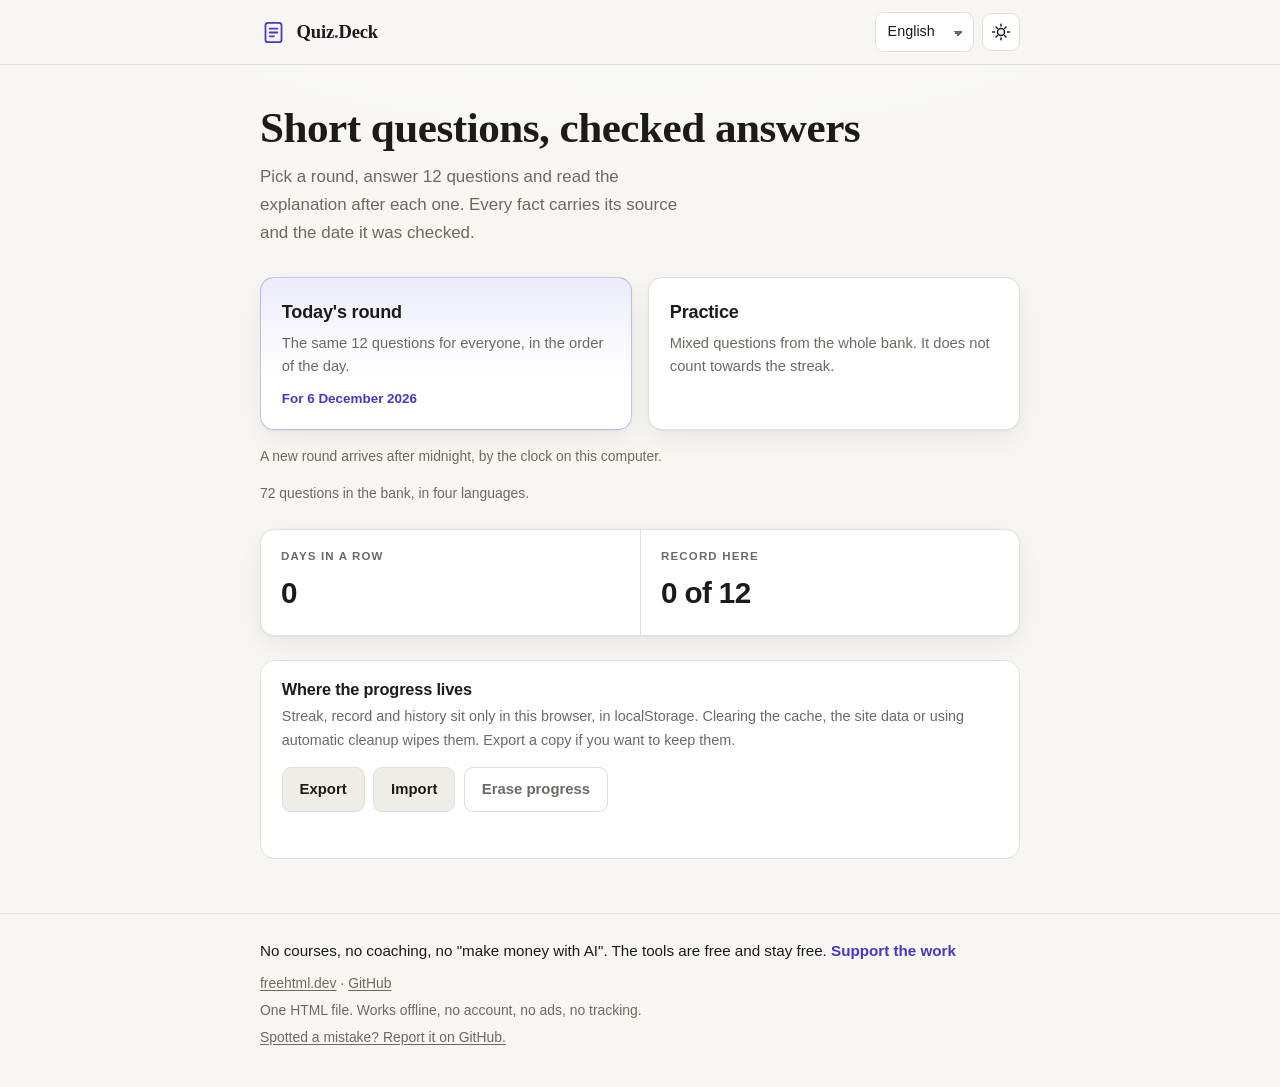
==== index.html @ 43c9b881 "SEO: add canonical link to the short URL form (/ instead of /index.html)" ====
<!DOCTYPE html>
<html lang="en">
<head>
<meta charset="utf-8">
<meta name="viewport" content="width=device-width, initial-scale=1, viewport-fit=cover">
<meta name="color-scheme" content="light dark">
<meta name="theme-color" content="#f7f6f3">
<title>Quiz-Deck</title>
<link rel="canonical" href="https://tekideki.github.io/Quiz-Deck/">
<meta name="description" content="Short questions, checked answers, no account, no upload.">
<meta name="author" content="Kristian Mario Miskovic (TekiDeki)">
<meta name="robots" content="index, follow">
<link rel="manifest" href="manifest.json">
<link rel="icon" href="favicon.ico" sizes="32x32">
<link rel="icon" href="icons/icon.svg" type="image/svg+xml">
<link rel="apple-touch-icon" href="apple-touch-icon.png">
<style>
/* Quiz-Deck · TekiDeki · single file build from src/styles.css */

:root {
  --bg: #f7f6f3;
  --surface: #ffffff;
  --surface-2: #efede7;
  --ink: #1c1b18;
  --muted: #6b6a62;
  --line: #e2dfd6;
  --accent: #4338ca;
  --accent-ink: #ffffff;
  --accent-soft: #ececfa;
  --ok: #166534;
  --ok-soft: #e9f4ec;
  --bad: #b3261e;
  --bad-soft: #fbeae9;
  --radius: 14px;
  --shadow: 0 1px 2px rgba(28, 25, 16, .05), 0 10px 28px rgba(28, 25, 16, .06);
  --glow: radial-gradient(1100px 480px at 50% -140px, rgba(255, 255, 255, .85), rgba(255, 255, 255, 0) 70%);
  --serif: "Iowan Old Style", "Palatino Linotype", "URW Palladio L", P052, Palatino, Georgia, "Times New Roman", serif;
  --sans: -apple-system, BlinkMacSystemFont, "Segoe UI", Roboto, "Helvetica Neue", Arial, sans-serif;
  --mono: ui-monospace, SFMono-Regular, "SF Mono", Menlo, Consolas, "Liberation Mono", monospace;
}

[data-theme="dark"] {
  --bg: #101117;
  --surface: #171922;
  --surface-2: #1f222d;
  --ink: #e8eaf0;
  --muted: #9aa1af;
  --line: #2a2e3a;
  --accent: #a5b2ff;
  --accent-ink: #10131c;
  --accent-soft: #1e2136;
  --ok: #63d68f;
  --ok-soft: #142718;
  --bad: #ff968c;
  --bad-soft: #2a1919;
  --shadow: 0 1px 2px rgba(0, 0, 0, .45), 0 14px 34px rgba(0, 0, 0, .3);
  --glow: radial-gradient(1100px 480px at 50% -140px, rgba(165, 178, 255, .06), rgba(165, 178, 255, 0) 70%);
}

* { box-sizing: border-box; }

[hidden] { display: none !important; }

html { -webkit-text-size-adjust: 100%; }

body {
  margin: 0;
  background-color: var(--bg);
  background-image: var(--glow);
  background-repeat: no-repeat;
  color: var(--ink);
  font: 16px/1.65 var(--sans);
  -webkit-font-smoothing: antialiased;
}

a { color: var(--accent); text-decoration: none; text-underline-offset: 2px; }
a:hover { text-decoration: underline; }

h1, h2, h3 { margin: 0; line-height: 1.2; letter-spacing: -0.015em; }
p { margin: 0; }

::selection { background: var(--accent); color: var(--accent-ink); }

.wrap { width: min(760px, 100% - 2rem); margin-inline: auto; }

.sr {
  position: absolute; width: 1px; height: 1px; padding: 0; margin: -1px;
  overflow: hidden; clip: rect(0 0 0 0); white-space: nowrap; border: 0;
}

.skip {
  position: absolute; left: -999px; top: 0; z-index: 10;
  background: var(--accent); color: var(--accent-ink); padding: .6rem 1rem;
  border-radius: 0 0 10px 0;
}
.skip:focus { left: 0; }

:focus-visible { outline: 2px solid var(--accent); outline-offset: 2px; }

/* topbar */
.topbar {
  position: sticky; top: 0; z-index: 5;
  background: color-mix(in srgb, var(--bg) 86%, transparent);
  border-bottom: 1px solid var(--line);
  backdrop-filter: blur(12px);
}
.topbar-in { display: flex; align-items: center; justify-content: space-between; gap: 1rem; height: 64px; }
.brand { display: inline-flex; align-items: center; gap: .6rem; color: var(--ink); font-family: var(--serif); font-weight: 700; font-size: 1.16rem; letter-spacing: -0.01em; }
.brand:hover { text-decoration: none; }
.brand-dot { color: var(--accent); }
.mark { display: inline-flex; width: 27px; height: 27px; color: var(--accent); }
.mark svg { width: 100%; height: 100%; fill: none; }

.tools { display: flex; align-items: center; gap: .5rem; }
.select {
  appearance: none; background: var(--surface); color: var(--ink);
  border: 1px solid var(--line); border-radius: 9px;
  padding: .42rem 1.9rem .42rem .7rem; font: inherit; font-size: .9rem;
  background-image: linear-gradient(45deg, transparent 50%, var(--muted) 50%), linear-gradient(135deg, var(--muted) 50%, transparent 50%);
  background-position: calc(100% - 15px) 55%, calc(100% - 10px) 55%;
  background-size: 5px 5px, 5px 5px;
  background-repeat: no-repeat;
  max-width: 11.5rem;
}
.select:hover { border-color: var(--accent); }
.iconbtn {
  display: inline-flex; align-items: center; justify-content: center;
  width: 38px; height: 38px; border-radius: 9px; cursor: pointer;
  background: var(--surface); color: var(--ink); border: 1px solid var(--line);
}
.iconbtn svg { width: 20px; height: 20px; fill: none; stroke: currentColor; stroke-width: 1.8; stroke-linecap: round; }
.iconbtn .moon { display: none; }
[data-theme="dark"] .iconbtn .moon { display: block; }
[data-theme="dark"] .iconbtn .sun { display: none; }
.iconbtn:hover { background: var(--surface-2); border-color: var(--accent); color: var(--accent); }

/* screens */
main { padding: 2.4rem 0 3.4rem; }
.screen[hidden] { display: none; }
.hero { margin-bottom: 1.9rem; }
.hero h1 {
  font-family: var(--serif); font-weight: 600;
  font-size: clamp(1.95rem, 4.3vw, 2.7rem); line-height: 1.14;
  letter-spacing: -0.012em; margin-bottom: .65rem; text-wrap: balance;
}
.lede { color: var(--muted); font-size: 1.06rem; max-width: 46ch; }

/* banner */
.banner {
  background: var(--accent-soft);
  border: 1px solid color-mix(in srgb, var(--accent) 26%, transparent);
  border-radius: var(--radius); padding: 1.1rem 1.2rem; margin-bottom: 1.2rem;
}
.banner-k { font-weight: 700; font-size: 1.08rem; }
.banner-d { color: var(--muted); margin: .2rem 0 .9rem; }
.banner.bad { color: var(--bad); background: var(--bad-soft); border-color: color-mix(in srgb, var(--bad) 35%, transparent); font-size: .95rem; }

/* mode cards */
.modes { display: grid; grid-template-columns: 1fr 1fr; gap: 1rem; }
@media (max-width: 620px) { .modes { grid-template-columns: 1fr; } }

.mode {
  display: flex; flex-direction: column; gap: .32rem; text-align: left;
  background: var(--surface); color: var(--ink);
  border: 1px solid var(--line); border-radius: var(--radius);
  padding: 1.2rem 1.3rem; cursor: pointer; font: inherit;
  box-shadow: var(--shadow);
  transition: transform .14s ease, border-color .14s ease, box-shadow .14s ease;
}
.mode:hover { border-color: var(--accent); transform: translateY(-1px); box-shadow: 0 1px 2px rgba(28, 25, 16, .06), 0 14px 34px rgba(28, 25, 16, .09); }
.mode:active { transform: none; }
.mode#btn-daily { border-color: color-mix(in srgb, var(--accent) 30%, transparent); background: linear-gradient(180deg, var(--accent-soft), var(--surface) 65%); }
.mode-k { font-weight: 700; font-size: 1.13rem; letter-spacing: -0.01em; }
.mode-d { color: var(--muted); font-size: .92rem; line-height: 1.5; }
.mode-meta { color: var(--accent); font-size: .84rem; font-weight: 600; margin-top: .4rem; font-variant-numeric: tabular-nums; }

.fine { color: var(--muted); font-size: .87rem; margin-top: .9rem; }
.fine a { color: var(--muted); text-decoration: underline; text-underline-offset: 2px; }
.center { text-align: center; }

/* stats */
.stats {
  display: grid; grid-template-columns: 1fr 1fr;
  background: var(--surface); border: 1px solid var(--line);
  border-radius: var(--radius); overflow: hidden;
  box-shadow: var(--shadow); margin: 1.5rem 0 0;
}
.stat { background: none; border: 0; border-radius: 0; padding: 1.05rem 1.25rem; margin: 0; }
.stat + .stat { border-left: 1px solid var(--line); }
.stat dt { color: var(--muted); font-size: .72rem; font-weight: 600; text-transform: uppercase; letter-spacing: .1em; }
.stat dd { margin: .2rem 0 0; font-size: 1.85rem; font-weight: 700; letter-spacing: -0.02em; font-variant-numeric: tabular-nums; }

/* panel */
.panel {
  margin-top: 1.5rem; background: var(--surface); border: 1px solid var(--line);
  border-radius: var(--radius); padding: 1.2rem 1.3rem;
}
.panel-h { font-size: 1.02rem; margin-bottom: .35rem; letter-spacing: -0.01em; }
.panel-p { color: var(--muted); font-size: .9rem; }
.panel .row { margin-top: .9rem; }
.confirm { margin-top: .95rem; padding-top: .95rem; border-top: 1px dashed var(--line); }
.confirm p { font-size: .92rem; margin-bottom: .7rem; }
.status { margin-top: .6rem; font-size: .88rem; color: var(--muted); min-height: 1.2em; }

/* buttons */
.row { display: flex; flex-wrap: wrap; gap: .55rem; align-items: center; }
.btn {
  font: inherit; font-size: .93rem; font-weight: 600; cursor: pointer;
  border-radius: 9px; padding: .58rem 1.05rem; border: 1px solid var(--line);
  background: var(--surface-2); color: var(--ink);
  transition: border-color .13s ease, color .13s ease, filter .13s ease, transform .08s ease;
}
.btn:hover { border-color: var(--accent); color: var(--accent); }
.btn:active { transform: translateY(1px); }
.btn.primary { background: var(--accent); border-color: var(--accent); color: var(--accent-ink); box-shadow: 0 1px 2px rgba(67, 56, 202, .28), 0 6px 16px rgba(67, 56, 202, .16); }
.btn.primary:hover { color: var(--accent-ink); filter: brightness(1.07); }
.btn.ghost { background: transparent; color: var(--muted); }
.btn.ghost:hover { color: var(--accent); }
.btn.danger { background: var(--bad); border-color: var(--bad); color: #fff; }
.btn.danger:hover { color: #fff; filter: brightness(1.06); }
.btn.wide { width: 100%; margin-top: 1.15rem; }
.btn[hidden] { display: none; }

.linkbtn {
  background: none; border: 0; color: var(--muted); font: inherit; font-size: .88rem;
  cursor: pointer; padding: .2rem; text-decoration: underline; text-underline-offset: 3px;
}
.linkbtn:hover { color: var(--ink); }

/* quiz */
.quiz-head { display: flex; align-items: center; justify-content: space-between; gap: 1rem; margin-bottom: .8rem; }
.pill {
  font-size: .78rem; font-weight: 700; letter-spacing: .05em;
  font-variant-numeric: tabular-nums;
  background: var(--surface); border: 1px solid var(--line); color: var(--muted);
  border-radius: 999px; padding: .28rem .78rem;
}
.bar {
  position: relative; height: 5px; background: var(--surface-2);
  border-radius: 999px; overflow: hidden; margin: .25rem 0 1.3rem;
}
.bar span { display: block; height: 100%; width: 0; background: var(--accent); border-radius: 999px; transition: width .3s cubic-bezier(.2, .7, .3, 1); }
.bar::after {
  content: ""; position: absolute; inset: 0; pointer-events: none; border-radius: inherit;
  background: repeating-linear-gradient(90deg,
    transparent 0, transparent calc(100% / var(--segs, 12) - 2px),
    var(--bg) calc(100% / var(--segs, 12) - 2px), var(--bg) calc(100% / var(--segs, 12)));
}

.card {
  background: var(--surface); border: 1px solid var(--line);
  border-radius: 16px; padding: 1.65rem 1.55rem; box-shadow: var(--shadow);
}
@media (max-width: 640px) { .card { padding: 1.3rem 1.15rem; } }
.qcard { padding: 1.7rem 1.6rem; }
@media (max-width: 640px) { .qcard { padding: 1.35rem 1.2rem; } }

.topic {
  display: flex; align-items: center; gap: .7rem;
  font-size: .72rem; font-weight: 700; text-transform: uppercase;
  letter-spacing: .12em; color: var(--accent); margin-bottom: 1rem;
}
.topic::after { content: ""; flex: 1; height: 1px; background: color-mix(in srgb, var(--line) 80%, transparent); }
.qtext {
  font-family: var(--serif); font-weight: 600; letter-spacing: -.005em;
  font-size: clamp(1.28rem, 2.9vw, 1.58rem); line-height: 1.35;
  margin-bottom: 1.35rem; text-wrap: balance;
}

.options { display: grid; gap: .55rem; }
.option {
  position: relative;
  display: flex; align-items: flex-start; gap: .85rem; width: 100%;
  text-align: left; font: inherit; font-size: 1rem; line-height: 1.5; cursor: pointer;
  background: var(--surface); color: var(--ink);
  border: 1px solid var(--line); border-radius: 11px; padding: .8rem .95rem;
  transition: border-color .13s ease, background .13s ease;
  animation: deal .24s ease backwards;
}
.option:nth-child(2) { animation-delay: .035s; }
.option:nth-child(3) { animation-delay: .07s; }
.option:nth-child(4) { animation-delay: .105s; }
@keyframes deal { from { opacity: 0; transform: translateY(7px); } }
.option:hover:not(:disabled) { border-color: var(--accent); background: var(--accent-soft); }
.option .key {
  flex: 0 0 auto; display: inline-flex; align-items: center; justify-content: center;
  width: 1.55rem; height: 1.55rem; margin-top: .04rem; border-radius: 8px;
  font-size: .8rem; font-weight: 700; font-variant-numeric: tabular-nums;
  background: var(--surface-2); color: var(--muted);
  transition: background .13s ease, color .13s ease;
}
.option:hover:not(:disabled) .key { background: var(--accent); color: var(--accent-ink); }
.option .label { padding-top: .08rem; }
.option:disabled { cursor: default; }
.option.ok { border-color: var(--ok); background: var(--ok-soft); padding-right: 2.9rem; }
.option.ok .key { background: var(--ok); color: var(--surface); }
.option.ok::after {
  content: ""; position: absolute; right: 1.15rem; top: calc(50% - 7.25px);
  width: 6px; height: 12px; border-right: 2.5px solid var(--ok); border-bottom: 2.5px solid var(--ok);
  border-radius: 1px; transform: rotate(45deg);
}
.option.bad { border-color: var(--bad); background: var(--bad-soft); padding-right: 2.9rem; }
.option.bad .key { background: var(--bad); color: var(--surface); }
.option.bad::before, .option.bad::after {
  content: ""; position: absolute; right: 1.1rem; top: calc(50% - 1.25px);
  width: 11px; height: 2.5px; border-radius: 2px; background: var(--bad);
}
.option.bad::before { transform: rotate(45deg); }
.option.bad::after { transform: rotate(-45deg); }
.option.dim { opacity: .5; }

.feedback {
  margin-top: 1.25rem; padding: 1rem 1.1rem;
  background: color-mix(in srgb, var(--surface-2) 45%, transparent);
  border: 1px solid color-mix(in srgb, var(--line) 60%, transparent);
  border-radius: 12px;
  animation: appear .2s ease;
}
.feedback[hidden] { display: none; }
@keyframes appear { from { opacity: 0; transform: translateY(4px); } }
.verdict { font-weight: 700; margin-bottom: .35rem; font-size: .95rem; }
.verdict.ok { color: var(--ok); }
.verdict.bad { color: var(--bad); }
.why { color: var(--ink); font-family: var(--serif); font-size: 1.03rem; line-height: 1.65; }
.meta { color: var(--muted); font-size: .8rem; margin-top: .6rem; }
.meta .dot { padding: 0 .4rem; }

/* end */
.endcard { text-align: center; padding: 2rem 1.5rem; }
.kicker { color: var(--accent); font-size: .78rem; text-transform: uppercase; letter-spacing: .14em; font-weight: 700; }
.bigscore { font-size: clamp(2.7rem, 9vw, 3.8rem); margin: .35rem 0 .1rem; letter-spacing: -0.03em; font-variant-numeric: tabular-nums; }
.muted { color: var(--muted); }
.note { color: var(--muted); font-size: .9rem; margin-top: .5rem; }
.endcard .row { justify-content: center; margin-top: 1.25rem; }
.endcard .fine { margin-top: .8rem; }
.cmp {
  margin-top: 1.05rem; padding: .8rem .95rem; border-radius: 12px;
  background: color-mix(in srgb, var(--surface-2) 60%, transparent);
  border: 1px solid color-mix(in srgb, var(--line) 60%, transparent);
  font-size: .92rem; display: grid; gap: .15rem;
}
.sharelink {
  width: 100%; margin-top: .6rem; font-family: var(--mono); font-size: .8rem;
  padding: .55rem .7rem; border: 1px solid var(--line); border-radius: 9px;
  background: var(--surface-2); color: var(--muted);
}
.sharelink[hidden] { display: none; }

/* review */
.review { margin-top: 1.6rem; }
.review-h { font-size: 1.08rem; margin-bottom: .75rem; letter-spacing: -0.01em; }
.review-list { list-style: none; margin: 0; padding: 0; display: grid; gap: .7rem; }
.review-list li {
  background: var(--surface); border: 1px solid var(--line); border-left: 3px solid var(--bad);
  border-radius: 12px; padding: .95rem 1.1rem;
}
.review-q { font-family: var(--serif); font-weight: 600; font-size: 1.06rem; margin-bottom: .4rem; }
.review-line { font-size: .9rem; color: var(--muted); }
.review-line b { color: var(--ink); font-weight: 600; }
.review-right { color: var(--ink); font-weight: 600; }
.review-why { font-size: .9rem; margin-top: .4rem; }
.review-src { font-size: .8rem; color: var(--muted); margin-top: .4rem; }
.review-empty { color: var(--muted); }
#screen-end > .row.center { margin-top: 1.8rem; }

/* footer */
.foot { border-top: 1px solid var(--line); padding: 1.5rem 0 2.4rem; }
.foot .support { font-size: .95rem; margin-bottom: .55rem; }
.foot .support a { font-weight: 600; }
.foot .fine { margin-top: .25rem; }
.foot .fine:first-child { margin-top: 0; }

@media (prefers-reduced-motion: reduce) {
  * { transition: none !important; animation: none !important; }
  html { scroll-behavior: auto; }
}
</style>
<script>
/* Paint the stored theme before the body exists, so a reload never flashes. */
(function () {
  try {
    var saved = localStorage.getItem('quiz-deck:theme');
    var dark = saved === 'dark' || (!saved && window.matchMedia && window.matchMedia('(prefers-color-scheme: dark)').matches);
    document.documentElement.setAttribute('data-theme', dark ? 'dark' : 'light');
  } catch (e) {
    document.documentElement.setAttribute('data-theme', 'light');
  }
}());
</script>
</head>
<body>

<a class="skip" href="#main" data-i18n="skip">Skip to the question</a>

<header class="topbar">
  <div class="wrap topbar-in">
    <a class="brand" href="#main">
      <span class="mark" aria-hidden="true"><svg viewBox="0 0 32 32"><rect x="6.5" y="4.5" width="19" height="23" rx="3" fill="none" stroke="currentColor" stroke-width="2.1"/><path d="M11.5 11.5h9M11.5 16h9M11.5 20.5h5" stroke="currentColor" stroke-width="2.1" stroke-linecap="round"/></svg></span>
      <span class="brand-text">Quiz<span class="brand-dot">.</span>Deck</span>
    </a>
    <div class="tools">
      <label class="sr" for="lang" data-i18n="uiLanguage">Interface language</label>
      <select id="lang" class="select"></select>
      <button id="theme" class="iconbtn" type="button" data-i18n-aria-label="theme" aria-label="Switch theme">
        <svg class="sun" viewBox="0 0 24 24" aria-hidden="true"><circle cx="12" cy="12" r="4.2"/><path d="M12 2.6v2.2M12 19.2v2.2M4.2 12H2M22 12h-2.2M6 6l1.6 1.6M16.4 16.4L18 18M18 6l-1.6 1.6M7.6 16.4L6 18"/></svg>
        <svg class="moon" viewBox="0 0 24 24" aria-hidden="true"><path d="M20 14.4A8.4 8.4 0 0 1 9.6 4a8.4 8.4 0 1 0 10.4 10.4z"/></svg>
      </button>
    </div>
  </div>
</header>

<main class="wrap" id="main">

  <section class="screen" id="screen-start" aria-labelledby="h1">
    <div class="hero">
      <h1 id="h1" data-i18n="h1">Short questions, checked answers</h1>
      <p class="lede" id="lede" data-i18n="lede"></p>
    </div>

    <div class="banner" id="challenge" hidden>
      <p class="banner-k" id="challenge-title"></p>
      <p class="banner-d" data-i18n="challengeLede">Play the same questions and see where you land.</p>
      <div class="row">
        <button class="btn primary" id="btn-challenge" type="button" data-i18n="challengePlay">Play</button>
        <button class="btn ghost" id="btn-challenge-close" type="button" data-i18n="challengeClose">Close</button>
      </div>
    </div>
    <p class="banner bad" id="challenge-bad" hidden data-i18n="challengeBad"></p>

    <div class="modes">
      <button class="mode" id="btn-daily" type="button">
        <span class="mode-k" data-i18n="startDaily">Today's round</span>
        <span class="mode-d" data-i18n="startDailyNote"></span>
        <span class="mode-meta" id="daily-meta"></span>
      </button>
      <button class="mode" id="btn-practice" type="button">
        <span class="mode-k" data-i18n="startPractice">Practice</span>
        <span class="mode-d" data-i18n="startPracticeNote"></span>
      </button>
    </div>

    <p class="fine" id="round-note" data-i18n="dailyReset"></p>
    <p class="fine" id="bank-line"></p>

    <dl class="stats">
      <div class="stat">
        <dt data-i18n="streak">Days in a row</dt>
        <dd id="stat-streak">0</dd>
      </div>
      <div class="stat">
        <dt data-i18n="best">Record here</dt>
        <dd id="stat-best">0</dd>
      </div>
    </dl>

    <section class="panel" aria-labelledby="local-title">
      <h2 class="panel-h" id="local-title" data-i18n="localTitle">Where the progress lives</h2>
      <p class="panel-p" data-i18n="localNote"></p>
      <div class="row">
        <button class="btn" id="btn-export" type="button" data-i18n="export">Export</button>
        <button class="btn" id="btn-import" type="button" data-i18n="import">Import</button>
        <button class="btn ghost" id="btn-reset" type="button" data-i18n="reset">Erase progress</button>
        <input id="file-import" type="file" accept="application/json,.json" hidden>
      </div>
      <div class="confirm" id="confirm" hidden>
        <p id="confirm-text" data-i18n="resetAsk"></p>
        <div class="row">
          <button class="btn danger" id="btn-reset-yes" type="button" data-i18n="resetYes">Erase</button>
          <button class="btn ghost" id="btn-reset-no" type="button" data-i18n="resetNo">Cancel</button>
        </div>
      </div>
      <p class="status" id="local-status" role="status" aria-live="polite"></p>
    </section>
  </section>

  <section class="screen" id="screen-quiz" aria-labelledby="q-text" hidden>
    <div class="quiz-head">
      <p class="pill" id="q-progress"></p>
      <button class="linkbtn" id="btn-quit" type="button" data-i18n="quit">Leave the round</button>
    </div>
    <div class="bar" role="presentation"><span id="bar-fill"></span></div>

    <article class="card qcard">
      <p class="topic" id="q-topic"></p>
      <h2 class="qtext" id="q-text" tabindex="-1"></h2>
      <div class="options" id="q-options" role="group" aria-labelledby="q-text"></div>
      <div class="feedback" id="q-feedback" hidden aria-live="polite">
        <p class="verdict" id="fb-verdict"></p>
        <p class="why" id="fb-why"></p>
        <p class="meta"><span id="fb-source"></span><span class="dot">·</span><span id="fb-checked"></span></p>
      </div>
      <button class="btn primary wide" id="btn-next" type="button" hidden>Next</button>
    </article>

    <p class="fine center" data-i18n="keyboard">Keys 1 to 4 pick an answer, Enter moves on.</p>
  </section>

  <section class="screen" id="screen-end" hidden aria-labelledby="end-score">
    <article class="card endcard">
      <p class="kicker" id="end-kicker"></p>
      <h2 class="bigscore" id="end-score"></h2>
      <p class="muted" id="end-time"></p>
      <p class="note" id="end-note"></p>
      <div class="cmp" id="end-challenge" hidden></div>
      <div class="row">
        <button class="btn primary" id="btn-share" type="button" data-i18n="share">Copy the challenge</button>
        <button class="btn" id="btn-replay" type="button" data-i18n="replayWrong">Replay the mistakes</button>
        <button class="btn ghost" id="btn-again" type="button" data-i18n="again">One more round</button>
      </div>
      <p class="fine" id="share-note" hidden data-i18n="shareNote"></p>
      <p class="status" id="share-status" role="status" aria-live="polite"></p>
      <input class="sharelink" id="share-link" readonly hidden>
    </article>

    <section class="review" aria-labelledby="review-title">
      <h3 class="review-h" id="review-title" data-i18n="reviewTitle">Where it went wrong</h3>
      <ol class="review-list" id="review-list"></ol>
    </section>

    <div class="row center">
      <button class="btn ghost" id="btn-home" type="button" data-i18n="home">Back to the start</button>
    </div>
  </section>

</main>

<footer class="foot">
  <div class="wrap">
    <p class="support"><span data-i18n="supportText">No courses, no coaching, no "make money with AI". The tools are free and stay free.</span> <a href="https://paypal.me/TekiDeki" data-i18n="supportLink">Support the work</a></p>
    <p class="fine"><a href="https://freehtml.dev">freehtml.dev</a> · <a href="https://github.com/TekiDeki/Quiz-Deck">GitHub</a></p>
    <p class="fine" id="foot-note" data-i18n="offlineNote"></p>
    <p class="fine"><a href="https://github.com/TekiDeki/Quiz-Deck/issues" data-i18n="report">Spotted a mistake? Report it on GitHub.</a></p>
  </div>
</footer>

<script>
/* Generated by build.py. Do not edit. */
window.TD_LOCALES = {"en":{"again":"One more round","bankLine":"{total} questions in the bank, in four languages.","best":"Record here","bestValue":"{s} of {n}","challengeBad":"The challenge in that link cannot be read.","challengeClose":"Close","challengeLede":"Play the same questions and see where you land.","challengePlay":"Play","challengeThem":"Challenge: {s} of {n} in {t}","challengeTitle":"Challenge: {s} of {n} in {t}","challengeYou":"You: {s} of {n}","checkedLine":"Checked: {d}","copied":"Copied.","copyFail":"The browser blocked the copy. Click the link and copy it by hand.","correct":"Correct.","counter":"{i} of {n}","dailyOn":"For {date}","dailyReset":"A new round arrives after midnight, by the clock on this computer.","dailySaved":"Today's round has been recorded.","endScore":"{s} of {n}","endTime":"Time: {t}","export":"Export","finish":"See the result","h1":"Short questions, checked answers","home":"Back to the start","import":"Import","importBad":"That file could not be read.","importOk":"The progress was read.","keyboard":"Keys 1 to 4 pick an answer, Enter moves on.","lede":"Pick a round, answer {n} questions and read the explanation after each one. Every fact carries its source and the date it was checked.","localNote":"Streak, record and history sit only in this browser, in localStorage. Clearing the cache, the site data or using automatic cleanup wipes them. Export a copy if you want to keep them.","localTitle":"Where the progress lives","metaDesc":"Twelve short questions, four answers each, one correct. Every fact comes with an explanation, a source and the date it was checked. No account, no upload, works offline.","next":"Next","noRecord":"This round does not enter the streak and does not change the record.","offlineNote":"One HTML file. Works offline, no account, no ads, no tracking.","playedToday":"Today: {s} of {n}","progressLabel":"Question {i} of {n}","quit":"Leave the round","replayWrong":"Replay the mistakes","report":"Spotted a mistake? Report it on GitHub.","reset":"Erase progress","resetAsk":"Erase the streak, the record and the history on this computer?","resetDone":"The progress is gone.","resetNo":"Cancel","resetYes":"Erase","reviewNone":"No mistakes.","reviewTitle":"Where it went wrong","rightAnswer":"Right answer: {a}","share":"Copy the challenge","shareNote":"The link carries only the score and the time. Whoever opens it gets exactly the same questions.","skip":"Skip to the question","sourceLine":"Source: {s}","src.arithmetic":"Arithmetic","src.calendar":"Gregorian calendar","src.clock":"Clock","src.deduction":"Deduction","src.divisibility":"Divisibility rules","src.geometry":"Geometry","src.sequences":"Sequences","startDaily":"Today's round","startDailyNote":"The same {n} questions for everyone, in the order of the day.","startPractice":"Practice","startPracticeNote":"Mixed questions from the whole bank. It does not count towards the streak.","streak":"Days in a row","supportLink":"Support the work","supportText":"No courses, no coaching, no \"make money with AI\". The tools are free and stay free.","theme":"Switch theme","title":"Quiz-Deck · short questions, checked answers","topic.culture":"Culture","topic.geo":"Geography","topic.history":"History","topic.logic":"Logic","topic.math":"Numbers","topic.sci":"Science","topic.words":"Language","uiLanguage":"Interface language","wrong":"Not this one. The right answer: {a}","yourAnswer":"Your answer: {a}"},"ro":{"again":"Încă o rundă","bankLine":"{total} întrebări în bancă, în patru limbi.","best":"Record aici","bestValue":"{s} din {n}","challengeBad":"Provocarea din link nu poate fi citită.","challengeClose":"Închide","challengeLede":"Joacă aceleași întrebări și vezi unde ajungi.","challengePlay":"Joacă","challengeThem":"Provocarea: {s} din {n} în {t}","challengeTitle":"Provocare: {s} din {n} în {t}","challengeYou":"Tu: {s} din {n}","checkedLine":"Verificat: {d}","copied":"Copiat.","copyFail":"Browserul a blocat copierea. Apasă pe link și copiază-l manual.","correct":"Corect.","counter":"{i} din {n}","dailyOn":"Pentru {date}","dailyReset":"Runda nouă vine după miezul nopții, după ceasul calculatorului.","dailySaved":"Runda de azi a fost notată.","endScore":"{s} din {n}","endTime":"Timp: {t}","export":"Export","finish":"Vezi rezultatul","h1":"Întrebări scurte, răspunsuri verificate","home":"Înapoi la început","import":"Import","importBad":"Fișierul nu a putut fi citit.","importOk":"Progresul a fost citit.","keyboard":"Tastele 1, 2, 3 și 4 aleg răspunsul; Enter merge mai departe.","lede":"Alege o rundă, răspunde la {n} întrebări și citește explicația după fiecare. Fiecare fapt are sursa și data la care a fost verificat.","localNote":"Seria, recordul și istoricul stau doar în acest browser, în localStorage. Dacă golești cache-ul sau datele site-ului, se pierd. Exportă o copie dacă vrei să le păstrezi.","localTitle":"Unde stă progresul","metaDesc":"Douăsprezece întrebări scurte, patru variante, una singură bună. Fiecare fapt are explicație, sursă și data la care a fost verificat. Fără cont, fără încărcare, merge offline.","next":"Următoarea","noRecord":"Runda aceasta nu intră în serie și nu schimbă recordul.","offlineNote":"Un singur fișier HTML. Merge offline, fără cont, fără reclame, fără urmărire.","playedToday":"Azi: {s} din {n}","progressLabel":"Întrebarea {i} din {n}","quit":"Renunță la rundă","replayWrong":"Reia greșelile","report":"Vezi o greșeală? Spune-mi pe GitHub.","reset":"Șterge progresul","resetAsk":"Ștergi seria, recordul și istoricul de pe acest calculator?","resetDone":"Progresul a fost șters.","resetNo":"Anulează","resetYes":"Șterge","reviewNone":"Fără greșeli.","reviewTitle":"Unde s-a greșit","rightAnswer":"Răspunsul bun: {a}","share":"Copiază provocarea","shareNote":"Linkul duce doar scorul și timpul. Cine îl deschide primește exact aceleași întrebări.","skip":"Sari la întrebare","sourceLine":"Sursă: {s}","src.arithmetic":"Calcul","src.calendar":"Calendarul gregorian","src.clock":"Ceas","src.deduction":"Deducție","src.divisibility":"Reguli de divizibilitate","src.geometry":"Geometrie","src.sequences":"Șiruri","startDaily":"Runda de azi","startDailyNote":"Aceleași {n} întrebări pentru toți, în ordinea zilei.","startPractice":"Antrenament","startPracticeNote":"Întrebări amestecate din toată banca. Nu intră în serie.","streak":"Zile la rând","supportLink":"Susține munca","supportText":"Fără cursuri, fără coaching, fără \"fă bani cu AI\". Uneltele sunt gratuite și rămân gratuite.","theme":"Schimbă tema","title":"Quiz-Deck · întrebări scurte, răspunsuri verificate","topic.culture":"Cultură","topic.geo":"Geografie","topic.history":"Istorie","topic.logic":"Logică","topic.math":"Calcul","topic.sci":"Științe","topic.words":"Limbă","uiLanguage":"Limba interfeței","wrong":"Nu. Răspunsul bun: {a}","yourAnswer":"Răspunsul tău: {a}"},"sr-cyrl":{"again":"Још једна рунда","bankLine":"{total} питања у бази, на четири језика.","best":"Рекорд овде","bestValue":"{s} од {n}","challengeBad":"Изазов из линка не може да се прочита.","challengeClose":"Затвори","challengeLede":"Одговори на иста питања и види где си.","challengePlay":"Играј","challengeThem":"Изазов: {s} од {n}, време {t}","challengeTitle":"Изазов: {s} од {n}, време {t}","challengeYou":"Ти: {s} од {n}","checkedLine":"Проверено: {d}","copied":"Копирано.","copyFail":"Прегледач је блокирао копирање. Кликни на линк и копирај га ручно.","correct":"Тачно.","counter":"{i} од {n}","dailyOn":"За {date}","dailyReset":"Нова рунда долази после поноћи, по сату на овом рачунару.","dailySaved":"Данашња рунда је забележена.","endScore":"{s} од {n}","endTime":"Време: {t}","export":"Извези","finish":"Види резултат","h1":"Кратка питања, проверени одговори","home":"Назад на почетак","import":"Увези","importBad":"Датотека није могла да се прочита.","importOk":"Напредак је прочитан.","keyboard":"Тастери 1 до 4 бирају одговор, Ентер иде даље.","lede":"Изабери рунду, одговори на {n} питања и прочитај објашњење после сваког. Свака чињеница има извор и датум провере.","localNote":"Низ, рекорд и историја чувају се само у овом прегледачу, у localStorage. Ако обришеш кеш или податке сајта, нестају. Извези копију ако желиш да их сачуваш.","localTitle":"Где се чува напредак","metaDesc":"Дванаест кратких питања, четири одговора, само један тачан. Свака чињеница има објашњење, извор и датум провере. Без налога, без отпремања, ради и без интернета.","next":"Следеће","noRecord":"Ова рунда не улази у низ и не мења рекорд.","offlineNote":"Један HTML фајл. Ради и без интернета, без налога, без реклама, без праћења.","playedToday":"Данас: {s} од {n}","progressLabel":"Питање {i} од {n}","quit":"Прекини рунду","replayWrong":"Понови грешке","report":"Видиш грешку? Пријави је на GitHubу.","reset":"Обриши напредак","resetAsk":"Бришеш низ, рекорд и историју са овог рачунара?","resetDone":"Напредак је обрисан.","resetNo":"Откажи","resetYes":"Обриши","reviewNone":"Без грешака.","reviewTitle":"Где је грешка","rightAnswer":"Тачан одговор: {a}","share":"Копирај изазов","shareNote":"Линк носи само скор и време. Ко га отвори, добија иста питања.","skip":"Пређи на питање","sourceLine":"Извор: {s}","src.arithmetic":"Рачун","src.calendar":"Грегоријански календар","src.clock":"Сат","src.deduction":"Дедукција","src.divisibility":"Правила дељивости","src.geometry":"Геометрија","src.sequences":"Низови","startDaily":"Данашња рунда","startDailyNote":"Иста {n} питања за све, у истом реду.","startPractice":"Вежба","startPracticeNote":"Помешана питања из целе базе питања. Не улази у низ.","streak":"Дана заредом","supportLink":"Подржи рад","supportText":"Без курсева, без коучинга, без \"заради са АИ\". Алати су бесплатни и остају бесплатни.","theme":"Промени тему","title":"Quiz-Deck · кратка питања, проверени одговори","topic.culture":"Култура","topic.geo":"Географија","topic.history":"Историја","topic.logic":"Логика","topic.math":"Рачун","topic.sci":"Наука","topic.words":"Језик","uiLanguage":"Језик интерфејса","wrong":"Није тачно. Тачан одговор: {a}","yourAnswer":"Твој одговор: {a}"},"sr-latn":{"again":"Još jedna runda","bankLine":"{total} pitanja u bazi, na četiri jezika.","best":"Rekord ovde","bestValue":"{s} od {n}","challengeBad":"Izazov iz linka ne može da se pročita.","challengeClose":"Zatvori","challengeLede":"Odgovori na ista pitanja i vidi gde si.","challengePlay":"Igraj","challengeThem":"Izazov: {s} od {n}, vreme {t}","challengeTitle":"Izazov: {s} od {n}, vreme {t}","challengeYou":"Ti: {s} od {n}","checkedLine":"Provereno: {d}","copied":"Kopirano.","copyFail":"Pregledač je blokirao kopiranje. Klikni na link i kopiraj ga ručno.","correct":"Tačno.","counter":"{i} od {n}","dailyOn":"Za {date}","dailyReset":"Nova runda dolazi posle ponoći, po satu na ovom računaru.","dailySaved":"Današnja runda je zabeležena.","endScore":"{s} od {n}","endTime":"Vreme: {t}","export":"Izvezi","finish":"Vidi rezultat","h1":"Kratka pitanja, provereni odgovori","home":"Nazad na početak","import":"Uvezi","importBad":"Datoteka nije mogla da se pročita.","importOk":"Napredak je pročitan.","keyboard":"Tasteri 1 do 4 biraju odgovor, Enter ide dalje.","lede":"Izaberi rundu, odgovori na {n} pitanja i pročitaj objašnjenje posle svakog. Svaka činjenica ima izvor i datum provere.","localNote":"Niz, rekord i istorija čuvaju se samo u ovom pregledaču, u localStorage. Ako obrišeš keš ili podatke sajta, nestaju. Izvezi kopiju ako želiš da ih sačuvaš.","localTitle":"Gde se čuva napredak","metaDesc":"Dvanaest kratkih pitanja, četiri odgovora, samo jedan tačan. Svaka činjenica ima objašnjenje, izvor i datum provere. Bez naloga, bez otpremanja, radi i bez interneta.","next":"Sledeće","noRecord":"Ova runda ne ulazi u niz i ne menja rekord.","offlineNote":"Jedan HTML fajl. Radi i bez interneta, bez naloga, bez reklama, bez praćenja.","playedToday":"Danas: {s} od {n}","progressLabel":"Pitanje {i} od {n}","quit":"Prekini rundu","replayWrong":"Ponovi greške","report":"Vidiš grešku? Prijavi je na GitHubu.","reset":"Obriši napredak","resetAsk":"Brišeš niz, rekord i istoriju sa ovog računara?","resetDone":"Napredak je obrisan.","resetNo":"Otkaži","resetYes":"Obriši","reviewNone":"Bez grešaka.","reviewTitle":"Gde je greška","rightAnswer":"Tačan odgovor: {a}","share":"Kopiraj izazov","shareNote":"Link nosi samo skor i vreme. Ko ga otvori, dobija ista pitanja.","skip":"Pređi na pitanje","sourceLine":"Izvor: {s}","src.arithmetic":"Račun","src.calendar":"Gregorijanski kalendar","src.clock":"Sat","src.deduction":"Dedukcija","src.divisibility":"Pravila deljivosti","src.geometry":"Geometrija","src.sequences":"Nizovi","startDaily":"Današnja runda","startDailyNote":"Ista {n} pitanja za sve, u istom redu.","startPractice":"Vežba","startPracticeNote":"Pomešana pitanja iz cele baze pitanja. Ne ulazi u niz.","streak":"Dana zaredom","supportLink":"Podrži rad","supportText":"Bez kurseva, bez koučinga, bez \"zaradi sa AI\". Alati su besplatni i ostaju besplatni.","theme":"Promeni temu","title":"Quiz-Deck · kratka pitanja, provereni odgovori","topic.culture":"Kultura","topic.geo":"Geografija","topic.history":"Istorija","topic.logic":"Logika","topic.math":"Račun","topic.sci":"Nauka","topic.words":"Jezik","uiLanguage":"Jezik interfejsa","wrong":"Nije tačno. Tačan odgovor: {a}","yourAnswer":"Tvoj odgovor: {a}"}};
window.TD_BANK = {"checked":"2026-10-21","items":[{"checked":"2026-10-21","correct":1,"id":"culture-dna-model","options":[{"en":"The 1930s","ro":"Anii 1930","sr-cyrl":"Тридесетих","sr-latn":"Tridesetih"},{"en":"The 1950s","ro":"Anii 1950","sr-cyrl":"Педесетих","sr-latn":"Pedesetih"},{"en":"The 1970s","ro":"Anii 1970","sr-cyrl":"Седамдесетих","sr-latn":"Sedamdesetih"},{"en":"The 1990s","ro":"Anii 1990","sr-cyrl":"Деведесетих","sr-latn":"Devedesetih"}],"q":{"en":"In which decade was the double helix structure of DNA described?","ro":"În ce deceniu a fost descrisă structura dublu-helix a ADN-ului?","sr-cyrl":"У којој деценији је описана структура двоструког хеликса ДНК?","sr-latn":"U kojoj deceniji je opisana struktura dvostrukog heliksa DNK?"},"source":"Nature, 25 April 1953","topic":"culture","why":{"en":"Watson and Crick published the model in 1953, in the 1950s, building on X-ray work by Rosalind Franklin and Maurice Wilkins.","ro":"Watson și Crick au publicat modelul în 1953, adică în anii 1950, pornind de la lucrările cu raze X ale lui Rosalind Franklin și Maurice Wilkins.","sr-cyrl":"Вотсон и Крик су објавили модел 1953, дакле педесетих, на основу рендгенских снимака Розалинд Френклин и Мориса Вилкинса.","sr-latn":"Votson i Krik su objavili model 1953, dakle pedesetih, na osnovu rendgenskih snimaka Rozalind Frenklin i Morisa Vilkinsa."}},{"checked":"2026-10-21","correct":0,"id":"culture-hardest-natural","options":[{"en":"Diamond","ro":"Diamantul","sr-cyrl":"Дијамант","sr-latn":"Dijamant"},{"en":"Quartz","ro":"Cuarțul","sr-cyrl":"Кварц","sr-latn":"Kvarc"},{"en":"Steel","ro":"Oțelul","sr-cyrl":"Челик","sr-latn":"Čelik"},{"en":"Gold","ro":"Aurul","sr-cyrl":"Злато","sr-latn":"Zlato"}],"q":{"en":"Which of these is the hardest natural substance?","ro":"Care dintre acestea este cea mai dură substanță naturală?","sr-cyrl":"Која од ових супстанци је најтврђа у природи?","sr-latn":"Koja od ovih supstanci je najtvrđa u prirodi?"},"source":{"en":"Mohs scale of mineral hardness","ro":"Scara Mohs a durității mineralelor","sr-cyrl":"Мосова скала тврдоће минерала","sr-latn":"Mosova skala tvrdoće minerala"},"topic":"culture","why":{"en":"On the Mohs scale diamond sits at 10, the top of the list for natural minerals.","ro":"Pe scara Mohs, diamantul stă la 10, vârful listei pentru mineralele naturale.","sr-cyrl":"На Мосовој скали дијамант стоји на 10, на врху листе природних минерала.","sr-latn":"Na Mosovoj skali dijamant stoji na 10, na vrhu liste prirodnih minerala."}},{"checked":"2026-10-21","correct":1,"id":"culture-mona-lisa","options":[{"en":"Michelangelo","ro":"Michelangelo","sr-cyrl":"Микеланџело","sr-latn":"Mikelandželo"},{"en":"Leonardo da Vinci","ro":"Leonardo da Vinci","sr-cyrl":"Леонардо да Винчи","sr-latn":"Leonardo da Vinči"},{"en":"Raphael","ro":"Rafael","sr-cyrl":"Рафаел","sr-latn":"Rafael"},{"en":"Rembrandt","ro":"Rembrandt","sr-cyrl":"Рембрант","sr-latn":"Rembrant"}],"q":{"en":"Who painted the Mona Lisa?","ro":"Cine a pictat Mona Lisa?","sr-cyrl":"Ко је насликао Мона Лизу?","sr-latn":"Ko je naslikao Mona Lizu?"},"source":"Louvre","topic":"culture","why":{"en":"Leonardo da Vinci painted it in the early sixteenth century, and it hangs today in the Louvre in Paris.","ro":"Leonardo da Vinci a pictat-o la începutul secolului al șaisprezecelea, iar azi se află la Luvru, în Paris.","sr-cyrl":"Леонардо да Винчи ју је насликао почетком шеснаестог века, а данас виси у Лувру у Паризу.","sr-latn":"Leonardo da Vinči ju je naslikao početkom šesnaestog veka, a danas visi u Luvru u Parizu."}},{"checked":"2026-10-21","correct":1,"id":"culture-odyssey","options":[{"en":"Achilles","ro":"Ahile","sr-cyrl":"Ахилеј","sr-latn":"Ahilej"},{"en":"Odysseus","ro":"Odiseu","sr-cyrl":"Одисеј","sr-latn":"Odisej"},{"en":"Hector","ro":"Hector","sr-cyrl":"Хектор","sr-latn":"Hektor"},{"en":"Hercules","ro":"Hercule","sr-cyrl":"Херкул","sr-latn":"Herkul"}],"q":{"en":"The Odyssey tells the story of the return home of which hero?","ro":"Odiseea spune povestea întoarcerii acasă a cărui erou?","sr-cyrl":"Одисеја прича о повратку кући ког хероја?","sr-latn":"Odiseja priča o povratku kući kog heroja?"},"source":"Homer, Odyssey","topic":"culture","why":{"en":"The poem follows Odysseus on his long voyage home from Troy to Ithaca.","ro":"Poemul îl urmărește pe Odiseu în lunga lui călătorie de acasă, de la Troia la Itaca.","sr-cyrl":"Поема прати Одисеја на дугом путу кући, од Троје до Итаке.","sr-latn":"Poema prati Odiseja na dugom putu kući, od Troje do Itake."}},{"checked":"2026-10-21","correct":0,"id":"geo-capital-australia","options":[{"en":"Canberra","ro":"Canberra","sr-cyrl":"Канбера","sr-latn":"Kanbera"},{"en":"Sydney","ro":"Sydney","sr-cyrl":"Сиднеј","sr-latn":"Sidnej"},{"en":"Melbourne","ro":"Melbourne","sr-cyrl":"Мелбурн","sr-latn":"Melburn"},{"en":"Perth","ro":"Perth","sr-cyrl":"Перт","sr-latn":"Pert"}],"q":{"en":"What is the capital of Australia?","ro":"Care este capitala Australiei?","sr-cyrl":"Који је главни град Аустралије?","sr-latn":"Koji je glavni grad Australije?"},"source":{"en":"Australian Government","ro":"Guvernul Australiei","sr-cyrl":"Влада Аустралије","sr-latn":"Vlada Australije"},"topic":"geo","why":{"en":"Canberra was built on purpose to be the capital, as a compromise between Sydney and Melbourne, and it has held that role since 1927.","ro":"Canberra a fost construită anume ca să fie capitală, ca un compromis între Sydney și Melbourne, și are acest rol din 1927.","sr-cyrl":"Канбера је наменски изграђена као главни град, као компромис између Сиднеја и Мелбурна, и ту улогу има од 1927.","sr-latn":"Kanbera je namenski izgrađena kao glavni grad, kao kompromis između Sidneja i Melburna, i tu ulogu ima od 1927."}},{"checked":"2026-10-21","correct":0,"id":"geo-capital-canada","options":[{"en":"Ottawa","ro":"Ottawa","sr-cyrl":"Отава","sr-latn":"Otava"},{"en":"Toronto","ro":"Toronto","sr-cyrl":"Торонто","sr-latn":"Toronto"},{"en":"Montreal","ro":"Montreal","sr-cyrl":"Монтреал","sr-latn":"Montreal"},{"en":"Vancouver","ro":"Vancouver","sr-cyrl":"Ванкувер","sr-latn":"Vankuver"}],"q":{"en":"What is the capital of Canada?","ro":"Care este capitala Canadei?","sr-cyrl":"Који је главни град Канаде?","sr-latn":"Koji je glavni grad Kanade?"},"source":{"en":"Government of Canada","ro":"Guvernul Canadei","sr-cyrl":"Влада Канаде","sr-latn":"Vlada Kanade"},"topic":"geo","why":{"en":"Ottawa was chosen as the seat of government in 1857 and has been the capital of Canada since 1867. Toronto and Montreal are larger cities.","ro":"Ottawa a fost aleasă ca sediu al guvernului în 1857 și este capitala Canadei din 1867. Toronto și Montreal sunt orașe mai mari.","sr-cyrl":"Отава је изабрана за седиште владе 1857. и главни је град Канаде од 1867. Торонто и Монтреал су већи градови.","sr-latn":"Otava je izabrana za sedište vlade 1857. i glavni je grad Kanade od 1867. Toronto i Montreal su veći gradovi."}},{"checked":"2026-10-21","correct":0,"id":"geo-capital-romania","options":[{"en":"Bucharest","ro":"București","sr-cyrl":"Букурешт","sr-latn":"Bukurešt"},{"en":"Cluj-Napoca","ro":"Cluj-Napoca","sr-cyrl":"Клуж-Напока","sr-latn":"Kluž-Napoka"},{"en":"Timisoara","ro":"Timișoara","sr-cyrl":"Темишвар","sr-latn":"Temišvar"},{"en":"Iasi","ro":"Iași","sr-cyrl":"Јаши","sr-latn":"Jaši"}],"q":{"en":"What is the capital of Romania?","ro":"Care este capitala României?","sr-cyrl":"Који је главни град Румуније?","sr-latn":"Koji je glavni grad Rumunije?"},"source":"Encyclopaedia Britannica","topic":"geo","why":{"en":"Bucharest has been the capital since 1862, when Wallachia and Moldavia were united.","ro":"Bucureștiul este capitală din 1862, când Țara Românească și Moldova s-au unit.","sr-cyrl":"Букурешт је главни град од 1862, када су се Влашка и Молдавија ујединиле.","sr-latn":"Bukurešt je glavni grad od 1862, kada su se Vlaška i Moldavija ujedinile."}},{"checked":"2026-10-21","correct":0,"id":"geo-capital-serbia","options":[{"en":"Belgrade","ro":"Belgrad","sr-cyrl":"Београд","sr-latn":"Beograd"},{"en":"Novi Sad","ro":"Novi Sad","sr-cyrl":"Нови Сад","sr-latn":"Novi Sad"},{"en":"Nis","ro":"Niș","sr-cyrl":"Ниш","sr-latn":"Niš"},{"en":"Kragujevac","ro":"Kragujevac","sr-cyrl":"Крагујевац","sr-latn":"Kragujevac"}],"q":{"en":"What is the capital of Serbia?","ro":"Care este capitala Serbiei?","sr-cyrl":"Који је главни град Србије?","sr-latn":"Koji je glavni grad Srbije?"},"source":"City of Belgrade","topic":"geo","why":{"en":"Belgrade sits where the Sava meets the Danube, and it has been the capital of Serbia since 1841.","ro":"Belgradul stă acolo unde Sava se varsă în Dunăre și este capitala Serbiei din 1841.","sr-cyrl":"Београд лежи на ушћу Саве у Дунав и главни је град Србије од 1841.","sr-latn":"Beograd leži na ušću Save u Dunav i glavni je grad Srbije od 1841."}},{"checked":"2026-10-21","correct":0,"id":"geo-carpathians","options":[{"en":"Romania","ro":"România","sr-cyrl":"Румунија","sr-latn":"Rumunija"},{"en":"Greece","ro":"Grecia","sr-cyrl":"Грчка","sr-latn":"Grčka"},{"en":"Portugal","ro":"Portugalia","sr-cyrl":"Португал","sr-latn":"Portugal"},{"en":"Norway","ro":"Norvegia","sr-cyrl":"Норвешка","sr-latn":"Norveška"}],"q":{"en":"Which of these countries do the Carpathian mountains cross?","ro":"Care dintre aceste țări este traversată de Munții Carpați?","sr-cyrl":"Коју од ових земаља прелазе Карпати?","sr-latn":"Koju od ovih zemalja prelaze Karpati?"},"source":"Encyclopaedia Britannica","topic":"geo","why":{"en":"The Carpathians run from Slovakia through Poland, Ukraine and Romania, and on into Serbia. Among these four, only Romania is on that line.","ro":"Carpații merg din Slovacia prin Polonia, Ucraina și România, apoi în Serbia. Dintre cele patru, doar România e pe traseu.","sr-cyrl":"Карпати иду од Словачке преко Пољске, Украјине и Румуније, па даље у Србију. Од ове четири, само је Румунија на том путу.","sr-latn":"Karpati idu od Slovačke preko Poljske, Ukrajine i Rumunije, pa dalje u Srbiju. Od ove četiri, samo je Rumunija na tom putu."}},{"checked":"2026-10-21","correct":0,"id":"geo-danube","options":[{"en":"The Black Sea","ro":"Marea Neagră","sr-cyrl":"Црно море","sr-latn":"Crno more"},{"en":"The Adriatic","ro":"Marea Adriatică","sr-cyrl":"Јадранско море","sr-latn":"Jadransko more"},{"en":"The Aegean","ro":"Marea Egee","sr-cyrl":"Егејско море","sr-latn":"Egejsko more"},{"en":"The Baltic","ro":"Marea Baltică","sr-cyrl":"Балтичко море","sr-latn":"Baltičko more"}],"q":{"en":"The Danube flows into which sea?","ro":"În ce mare se varsă Dunărea?","sr-cyrl":"У које море се улива Дунав?","sr-latn":"U koje more se uliva Dunav?"},"source":"International Commission for the Protection of the Danube River","topic":"geo","why":{"en":"The Danube crosses ten countries and ends in the Black Sea, in a delta on the Romanian and Ukrainian coast.","ro":"Dunărea traversează zece țări și se varsă în Marea Neagră, într-o deltă pe coasta românească și ucraineană.","sr-cyrl":"Дунав пролази кроз десет земаља и улива се у Црно море, у делти на румунској и украјинској обали.","sr-latn":"Dunav prolazi kroz deset zemalja i uliva se u Crno more, u delti na rumunskoj i ukrajinskoj obali."}},{"checked":"2026-10-21","correct":0,"id":"geo-highest-mountain","options":[{"en":"Everest","ro":"Everest","sr-cyrl":"Еверест","sr-latn":"Everest"},{"en":"K2","ro":"K2","sr-cyrl":"К2","sr-latn":"K2"},{"en":"Kilimanjaro","ro":"Kilimanjaro","sr-cyrl":"Килиманџаро","sr-latn":"Kilimandžaro"},{"en":"Mont Blanc","ro":"Mont Blanc","sr-cyrl":"Монблан","sr-latn":"Monblan"}],"q":{"en":"Which mountain is the highest above sea level?","ro":"Care munte este cel mai înalt deasupra nivelului mării?","sr-cyrl":"Која планина је највиша изнад нивоа мора?","sr-latn":"Koja planina je najviša iznad nivoa mora?"},"source":{"en":"Nepal and China, joint measurement of 2020","ro":"Nepal și China, măsurătoarea comună din 2020","sr-cyrl":"Непал и Кина, заједничко мерење 2020","sr-latn":"Nepal i Kina, zajedničko merenje 2020"},"topic":"geo","why":{"en":"Everest reaches about 8,849 metres, higher than any other peak measured from sea level.","ro":"Everestul ajunge la aproximativ 8.849 de metri, mai sus decât orice alt vârf măsurat de la nivelul mării.","sr-cyrl":"Еверест достиже око 8.849 метара, више од било ког другог врха мереног од нивоа мора.","sr-latn":"Everest dostiže oko 8.849 metara, više od bilo kog drugog vrha merenog od nivoa mora."}},{"checked":"2026-10-21","correct":1,"id":"geo-kilimanjaro","options":[{"en":"Kenya","ro":"Kenya","sr-cyrl":"Кенија","sr-latn":"Kenija"},{"en":"Tanzania","ro":"Tanzania","sr-cyrl":"Танзанија","sr-latn":"Tanzanija"},{"en":"Uganda","ro":"Uganda","sr-cyrl":"Уганда","sr-latn":"Uganda"},{"en":"Ethiopia","ro":"Etiopia","sr-cyrl":"Етиопија","sr-latn":"Etiopija"}],"q":{"en":"Mount Kilimanjaro is in which country?","ro":"În ce țară se află muntele Kilimanjaro?","sr-cyrl":"У којој земљи се налази планина Килиманџаро?","sr-latn":"U kojoj zemlji se nalazi planina Kilimandžaro?"},"source":"Encyclopaedia Britannica","topic":"geo","why":{"en":"Kilimanjaro rises in northern Tanzania, close to the border with Kenya, and it is the highest mountain in Africa.","ro":"Kilimanjaro se ridică în nordul Tanzaniei, aproape de granița cu Kenya, și este cel mai înalt munte din Africa.","sr-cyrl":"Килиманџаро се уздиже на северу Танзаније, близу границе са Кенијом, и највиша је планина Африке.","sr-latn":"Kilimandžaro se uzdiže na severu Tanzanije, blizu granice sa Kenijom, i najviša je planina Afrike."}},{"checked":"2026-10-21","correct":0,"id":"geo-largest-country","options":[{"en":"Russia","ro":"Rusia","sr-cyrl":"Русија","sr-latn":"Rusija"},{"en":"Canada","ro":"Canada","sr-cyrl":"Канада","sr-latn":"Kanada"},{"en":"China","ro":"China","sr-cyrl":"Кина","sr-latn":"Kina"},{"en":"The United States","ro":"Statele Unite","sr-cyrl":"Сједињене Државе","sr-latn":"Sjedinjene Države"}],"q":{"en":"Which country has the largest land area?","ro":"Care țară are cea mai mare suprafață de uscat?","sr-cyrl":"Која земља има највећу копнену површину?","sr-latn":"Koja zemlja ima najveću kopnenu površinu?"},"source":"CIA World Factbook","topic":"geo","why":{"en":"Russia covers about 17 million square kilometres, more than Canada, China and the United States.","ro":"Rusia acoperă aproximativ 17 milioane de kilometri pătrați, mai mult decât Canada, China și Statele Unite.","sr-cyrl":"Русија покрива око 17 милиона квадратних километара, више од Канаде, Кине и Сједињених Држава.","sr-latn":"Rusija pokriva oko 17 miliona kvadratnih kilometara, više od Kanade, Kine i Sjedinjenih Država."}},{"checked":"2026-10-21","correct":2,"id":"geo-largest-ocean","options":[{"en":"The Atlantic","ro":"Atlanticul","sr-cyrl":"Атлантик","sr-latn":"Atlantik"},{"en":"The Indian","ro":"Indianul","sr-cyrl":"Индијски океан","sr-latn":"Indijski okean"},{"en":"The Pacific","ro":"Pacificul","sr-cyrl":"Пацифик","sr-latn":"Pacifik"},{"en":"The Arctic","ro":"Arctica","sr-cyrl":"Арктик","sr-latn":"Arktik"}],"q":{"en":"Which is the largest ocean?","ro":"Care este cel mai mare ocean?","sr-cyrl":"Који је највећи океан?","sr-latn":"Koji je najveći okean?"},"source":"Encyclopaedia Britannica","topic":"geo","why":{"en":"The Pacific covers about a third of the planet, more than all the land put together.","ro":"Pacificul acoperă cam o treime din planetă, mai mult decât tot uscatul la un loc.","sr-cyrl":"Пацифик покрива око трећину планете, више од целог копна заједно.","sr-latn":"Pacifik pokriva oko trećinu planete, više od celog kopna zajedno."}},{"checked":"2026-10-21","correct":0,"id":"geo-longest-african-river","options":[{"en":"The Nile","ro":"Nilul","sr-cyrl":"Нил","sr-latn":"Nil"},{"en":"The Congo","ro":"Congo","sr-cyrl":"Конго","sr-latn":"Kongo"},{"en":"The Niger","ro":"Niger","sr-cyrl":"Нигер","sr-latn":"Niger"},{"en":"The Zambezi","ro":"Zambezi","sr-cyrl":"Замбези","sr-latn":"Zambezi"}],"q":{"en":"Which river is the longest in Africa?","ro":"Care este cel mai lung fluviu din Africa?","sr-cyrl":"Која река је најдужа у Африци?","sr-latn":"Koja reka je najduža u Africi?"},"source":"Encyclopaedia Britannica","topic":"geo","why":{"en":"The Nile runs north from the lakes of East Africa to the Mediterranean, longer than the Congo, the Niger and the Zambezi.","ro":"Nilul curge spre nord, de la lacurile Africii de Est până la Marea Mediterană, mai lung decât Congo, Niger și Zambezi.","sr-cyrl":"Нил тече на север, од језера источне Африке до Средоземног мора, дужи од Конга, Нигера и Замбезија.","sr-latn":"Nil teče na sever, od jezera istočne Afrike do Sredozemnog mora, duži od Konga, Nigera i Zambezija."}},{"checked":"2026-10-21","correct":0,"id":"geo-smallest-country","options":[{"en":"Vatican City","ro":"Vaticanul","sr-cyrl":"Ватикан","sr-latn":"Vatikan"},{"en":"Monaco","ro":"Monaco","sr-cyrl":"Монако","sr-latn":"Monako"},{"en":"San Marino","ro":"San Marino","sr-cyrl":"Сан Марино","sr-latn":"San Marino"},{"en":"Liechtenstein","ro":"Liechtenstein","sr-cyrl":"Лихтенштајн","sr-latn":"Lihtenštajn"}],"q":{"en":"What is the smallest country in the world by area?","ro":"Care este cea mai mică țară din lume ca suprafață?","sr-cyrl":"Која је најмања земља на свету по површини?","sr-latn":"Koja je najmanja zemlja na svetu po površini?"},"source":"Encyclopaedia Britannica","topic":"geo","why":{"en":"Vatican City covers about 0.44 square kilometres, less than a quarter of Monaco.","ro":"Vaticanul acoperă aproximativ 0,44 kilometri pătrați, mai puțin de un sfert din Monaco.","sr-cyrl":"Ватикан покрива око 0,44 квадратна километра, мање од четвртине Монака.","sr-latn":"Vatikan pokriva oko 0,44 kvadratna kilometra, manje od četvrtine Monaka."}},{"checked":"2026-10-21","correct":0,"id":"hist-ad-roman","options":[{"en":"Anno Domini","ro":"Anno Domini","sr-cyrl":"Анно Домини","sr-latn":"Anno Domini"},{"en":"Ante Diem","ro":"Ante Diem","sr-cyrl":"Анте Дием","sr-latn":"Ante Diem"},{"en":"Ad Astra","ro":"Ad Astra","sr-cyrl":"Ад Астра","sr-latn":"Ad Astra"},{"en":"Altera Die","ro":"Altera Die","sr-cyrl":"Алтера Дие","sr-latn":"Altera Die"}],"q":{"en":"The Latin abbreviation AD, as in AD 476, stands for...","ro":"Abrevierea latină AD, ca în AD 476, vine de la...","sr-cyrl":"Латинска скраћеница АД, као у АД 476, значи...","sr-latn":"Latinska skraćenica AD, kao u AD 476, znači..."},"source":"Oxford English Dictionary","topic":"history","why":{"en":"Anno Domini means in the year of the Lord, and it marks the counting of years that most of the world uses today.","ro":"Anno Domini înseamnă în anul Domnului și marchează numărătoarea anilor folosită azi în cea mai mare parte a lumii.","sr-cyrl":"Анно Домини значи у години Господњој и означава бројање година које данас користи већи део света.","sr-latn":"Anno Domini znači u godini Gospodnjoj i označava brojanje godina koje danas koristi veći deo sveta."}},{"checked":"2026-10-21","correct":0,"id":"hist-eiffel","options":[{"en":"The 1889 world exhibition","ro":"Expoziția mondială din 1889","sr-cyrl":"Светску изложбу 1889.","sr-latn":"Svetsku izložbu 1889."},{"en":"The 1900 Olympic Games","ro":"Jocurile Olimpice din 1900","sr-cyrl":"Олимпијске игре 1900.","sr-latn":"Olimpijske igre 1900."},{"en":"The 1855 world exhibition","ro":"Expoziția mondială din 1855","sr-cyrl":"Светску изложбу 1855.","sr-latn":"Svetsku izložbu 1855."},{"en":"The 1925 arts exhibition","ro":"Expoziția de arte din 1925","sr-cyrl":"Изложбу уметности 1925.","sr-latn":"Izložbu umetnosti 1925."}],"q":{"en":"The Eiffel Tower was built for which event?","ro":"Turnul Eiffel a fost construit pentru care eveniment?","sr-cyrl":"Ајфелова кула је саграђена за који догађај?","sr-latn":"Ajfelova kula je sagrađena za koji događaj?"},"source":"Eiffel Tower official history","topic":"history","why":{"en":"It stood over the entrance of the 1889 world exhibition and was meant to be taken down afterwards.","ro":"A stat la intrarea expoziției mondiale din 1889 și trebuia demolat după aceea.","sr-cyrl":"Стајала је изнад улаза у светску изложбу 1889. и требало је да буде уклоњена после.","sr-latn":"Stajala je iznad ulaza u svetsku izložbu 1889. i trebalo je da bude uklonjena posle."}},{"checked":"2026-10-21","correct":0,"id":"hist-gutenberg","options":[{"en":"A Bible","ro":"O Biblie","sr-cyrl":"Библију","sr-latn":"Bibliju"},{"en":"A dictionary","ro":"Un dicționar","sr-cyrl":"Речник","sr-latn":"Rečnik"},{"en":"A newspaper","ro":"Un ziar","sr-cyrl":"Новине","sr-latn":"Novine"},{"en":"A map of the world","ro":"O hartă a lumii","sr-cyrl":"Карту света","sr-latn":"Kartu sveta"}],"q":{"en":"What did Johannes Gutenberg print in the middle of the fifteenth century?","ro":"Ce a tipărit Johannes Gutenberg la mijlocul secolului al cincisprezecelea?","sr-cyrl":"Шта је Јохан Гутенберг штампао средином петнаестог века?","sr-latn":"Šta je Johan Gutenberg štampao sredinom petnaestog veka?"},"source":"British Library","topic":"history","why":{"en":"His Bible of around 1455 was the first big book printed in Europe with movable metal type.","ro":"Biblia lui, din jur de 1455, a fost prima carte mare tipărită în Europa cu litere metalice mobile.","sr-cyrl":"Његова Библија, око 1455, била је прва велика књига штампана у Европи покретним металним словима.","sr-latn":"Njegova Biblija, oko 1455, bila je prva velika knjiga štampana u Evropi pokretnim metalnim slovima."}},{"checked":"2026-10-21","correct":1,"id":"hist-leap-year-rule","options":[{"en":"1900","ro":"1900","sr-cyrl":"1900","sr-latn":"1900"},{"en":"2000","ro":"2000","sr-cyrl":"2000","sr-latn":"2000"},{"en":"2100","ro":"2100","sr-cyrl":"2100","sr-latn":"2100"},{"en":"2200","ro":"2200","sr-cyrl":"2200","sr-latn":"2200"}],"q":{"en":"Which year is a leap year?","ro":"Care dintre acești ani este bisect?","sr-cyrl":"Која од ових година је преступна?","sr-latn":"Koja od ovih godina je prestupna?"},"source":{"en":"Gregorian calendar","ro":"Calendarul gregorian","sr-cyrl":"Грегоријански календар","sr-latn":"Gregorijanski kalendar"},"topic":"history","why":{"en":"A year divides by 4 is a leap year, except centuries, which only count when they divide by 400. 2000 divides by 400, the others do not.","ro":"Un an divizibil cu 4 este bisect, cu excepția secolelor, care contează doar dacă se împart la 400. 2000 se împarte la 400, ceilalți nu.","sr-cyrl":"Година дељива са 4 је преступна, осим векова, који се рачунају само ако су дељиви са 400. 2000 је дељива са 400, остале нису.","sr-latn":"Godina deljiva sa 4 je prestupna, osim vekova, koji se računaju samo ako su deljivi sa 400. 2000 je deljiva sa 400, ostale nisu."}},{"checked":"2026-10-21","correct":1,"id":"hist-magna-carta","options":[{"en":"The twelfth","ro":"Secolul al doisprezecelea","sr-cyrl":"Дванаести","sr-latn":"Dvanaesti"},{"en":"The thirteenth","ro":"Secolul al treisprezecelea","sr-cyrl":"Тринаести","sr-latn":"Trinaesti"},{"en":"The fifteenth","ro":"Secolul al cincisprezecelea","sr-cyrl":"Петнаести","sr-latn":"Petnaesti"},{"en":"The seventeenth","ro":"Secolul al șaptesprezecelea","sr-cyrl":"Седамнаести","sr-latn":"Sedamnaesti"}],"q":{"en":"In which century was Magna Carta sealed in England?","ro":"În ce secol a fost sigilată Magna Carta în Anglia?","sr-cyrl":"У ком веку је у Енглеској оверена Магна Царта?","sr-latn":"U kom veku je u Engleskoj overena Magna Carta?"},"source":"British Library","topic":"history","why":{"en":"It was sealed in 1215, in the thirteenth century.","ro":"A fost sigilată în 1215, adică în secolul al treisprezecelea.","sr-cyrl":"Оверена је 1215, дакле у тринаестом веку.","sr-latn":"Overena je 1215, dakle u trinaestom veku."}},{"checked":"2026-10-21","correct":1,"id":"hist-mechanical-clock","options":[{"en":"The eleventh","ro":"Secolul al unsprezecelea","sr-cyrl":"Једанаести","sr-latn":"Jedanaesti"},{"en":"The thirteenth","ro":"Secolul al treisprezecelea","sr-cyrl":"Тринаести","sr-latn":"Trinaesti"},{"en":"The sixteenth","ro":"Secolul al șaisprezecelea","sr-cyrl":"Шеснаести","sr-latn":"Šesnaesti"},{"en":"The nineteenth","ro":"Secolul al nouăsprezecelea","sr-cyrl":"Деветнаести","sr-latn":"Devetnaesti"}],"q":{"en":"In which century did large mechanical clocks first appear on European towers?","ro":"În ce secol au apărut primele ceasuri mecanice mari pe turnurile europene?","sr-cyrl":"У ком веку су се први велики механички сатови појавили на европским кулама?","sr-latn":"U kom veku su se prvi veliki mehanički satovi pojavili na evropskim kulama?"},"source":"Encyclopaedia Britannica","topic":"history","why":{"en":"Tower clocks driven by weights and gears spread across Europe in the thirteenth century.","ro":"Ceasurile de turn, mișcate de greutăți și roți dințate, s-au răspândit prin Europa în secolul al treisprezecelea.","sr-cyrl":"Кулни сатови, покретани теговима и зупчаницима, раширили су се Европом у тринаестом веку.","sr-latn":"Kulni satovi, pokretani tegovima i zupčanicima, raširili su se Evropom u trinaestom veku."}},{"checked":"2026-10-21","correct":0,"id":"hist-penny-farthing","options":[{"en":"Because its two wheels looked like two coins of very different size","ro":"Pentru că roțile ei semănau cu două monede de mărimi foarte diferite","sr-cyrl":"Зато што су његова два точка личила на два новчића веома различите величине","sr-latn":"Zato što su njegova dva točka ličila na dva novčića veoma različite veličine"},{"en":"Because it cost a penny to ride","ro":"Pentru că o plimbare costa un penny","sr-cyrl":"Зато што је вожња коштала један пени","sr-latn":"Zato što je vožnja koštala jedan peni"},{"en":"Because a farthing was its first price","ro":"Pentru că un farthing a fost primul ei preț","sr-cyrl":"Зато што је фартхинг била његова прва цена","sr-latn":"Zato što je farthing bila njegova prva cena"},{"en":"Because it was made in Farthing","ro":"Pentru că era făcută în Farthing","sr-cyrl":"Зато што је направљен у Фартхингу","sr-latn":"Zato što je napravljen u Farthingu"}],"q":{"en":"Why was the penny-farthing bicycle given that name?","ro":"De ce a primit bicicleta penny-farthing acest nume?","sr-cyrl":"Зашто је бицикл penny-farthing добио то име?","sr-latn":"Zašto je bicikl penny-farthing dobio to ime?"},"source":"Encyclopaedia Britannica","topic":"history","why":{"en":"The penny was a large coin and the farthing a small one, and the bicycle had one huge front wheel and one small back wheel.","ro":"Penny era o monedă mare, farthing una mică, iar bicicleta avea o roată mare în față și una mică în spate.","sr-cyrl":"Пени је био велики новчић, фартхинг мали, а бицикл је имао огроман предњи и мали задњи точак.","sr-latn":"Peni je bio veliki novčić, farthing mali, a bicikl je imao ogroman prednji i mali zadnji točak."}},{"checked":"2026-10-21","correct":0,"id":"hist-universal-suffrage-women","options":[{"en":"New Zealand","ro":"Noua Zeelandă","sr-cyrl":"Нови Зеланд","sr-latn":"Novi Zeland"},{"en":"Switzerland","ro":"Elveția","sr-cyrl":"Швајцарска","sr-latn":"Švajcarska"},{"en":"France","ro":"Franța","sr-cyrl":"Француска","sr-latn":"Francuska"},{"en":"The United States","ro":"Statele Unite","sr-cyrl":"Сједињене Државе","sr-latn":"Sjedinjene Države"}],"q":{"en":"In which country did women first win the right to vote in national elections?","ro":"În ce țară au câștigat femeile pentru prima dată dreptul de vot la alegerile naționale?","sr-cyrl":"У којој земљи су жене први пут добиле право гласа на националним изборима?","sr-latn":"U kojoj zemlji su žene prvi put dobile pravo glasa na nacionalnim izborima?"},"source":"New Zealand History, government archive","topic":"history","why":{"en":"New Zealand granted the vote to women in 1893, well before the others.","ro":"Noua Zeelandă a dat femeilor dreptul de vot în 1893, cu mult înaintea celorlalte.","sr-cyrl":"Нови Зеланд је дао женама право гласа 1893, много пре осталих.","sr-latn":"Novi Zeland je dao ženama pravo glasa 1893, mnogo pre ostalih."}},{"checked":"2026-10-21","correct":0,"id":"logic-bat-and-ball","options":[{"en":"5 cents","ro":"5 cenți","sr-cyrl":"5 центи","sr-latn":"5 centi"},{"en":"10 cents","ro":"10 cenți","sr-cyrl":"10 центи","sr-latn":"10 centi"},{"en":"55 cents","ro":"55 de cenți","sr-cyrl":"55 центи","sr-latn":"55 centi"},{"en":"100 cents","ro":"100 de cenți","sr-cyrl":"100 центи","sr-latn":"100 centi"}],"q":{"en":"A bat and a ball cost 110 cents together. The bat costs 100 cents more than the ball. How much is the ball?","ro":"O bâtă și o minge costă împreună 110 cenți. Bâta costă cu 100 de cenți mai mult decât mingea. Cât costă mingea?","sr-cyrl":"Палица и лоптица заједно коштају 110 центи. Палица кошта 100 центи више од лоптице. Колико кошта лоптица?","sr-latn":"Palica i loptica zajedno koštaju 110 centi. Palica košta 100 centi više od loptice. Koliko košta loptica?"},"source":{"en":"Deduction","ro":"Deducție","sr-cyrl":"Дедукција","sr-latn":"Dedukcija"},"topic":"logic","why":{"en":"If the ball is 5 cents, the bat is 105 and together they are 110. Ten cents would make the bat 110 and the total 120.","ro":"Dacă mingea costă 5 cenți, bâta costă 105, iar împreună fac 110. Zece cenți ar face bâta 110 și totalul 120.","sr-cyrl":"Ако лоптица кошта 5 центи, палица кошта 105, а заједно 110. Десет центи би дало палицу од 110 и укупно 120.","sr-latn":"Ako loptica košta 5 centi, palica košta 105, a zajedno 110. Deset centi bi dalo palicu od 110 i ukupno 120."}},{"checked":"2026-10-21","correct":1,"id":"logic-clock-hands","options":[{"en":"10","ro":"10","sr-cyrl":"10","sr-latn":"10"},{"en":"11","ro":"11","sr-cyrl":"11","sr-latn":"11"},{"en":"12","ro":"12","sr-cyrl":"12","sr-latn":"12"},{"en":"24","ro":"24","sr-cyrl":"24","sr-latn":"24"}],"q":{"en":"How many times do the hour hand and the minute hand of a clock overlap in twelve hours?","ro":"De câte ori se suprapun limbile unui ceas, cea orară și cea a minutelor, în douăsprezece ore?","sr-cyrl":"Колико се пута преклопе казаљке сата, сатна и минутна, за дванаест сати?","sr-latn":"Koliko se puta preklope kazaljke sata, satna i minutna, za dvanaest sati?"},"source":{"en":"Clock","ro":"Ceas","sr-cyrl":"Сат","sr-latn":"Sat"},"topic":"logic","why":{"en":"The minute hand goes round twelve times while the hour hand goes round once, so it catches up eleven times.","ro":"Limba minutelor face douăsprezece ture cât limba orelor face una, deci o ajunge din urmă de unsprezece ori.","sr-cyrl":"Минутна казаљка направи дванаест кругова док сатна направи један, па је сустигне једанаест пута.","sr-latn":"Minutna kazaljka napravi dvanaest krugova dok satna napravi jedan, pa je sustigne jedanaest puta."}},{"checked":"2026-10-21","correct":1,"id":"logic-double","options":[{"en":"24","ro":"24","sr-cyrl":"24","sr-latn":"24"},{"en":"32","ro":"32","sr-cyrl":"32","sr-latn":"32"},{"en":"20","ro":"20","sr-cyrl":"20","sr-latn":"20"},{"en":"64","ro":"64","sr-cyrl":"64","sr-latn":"64"}],"q":{"en":"What comes next: 2, 4, 8, 16, ...?","ro":"Ce urmează: 2, 4, 8, 16, ...?","sr-cyrl":"Шта следи: 2, 4, 8, 16, ...?","sr-latn":"Šta sledi: 2, 4, 8, 16, ...?"},"source":{"en":"Sequences","ro":"Șiruri","sr-cyrl":"Низови","sr-latn":"Nizovi"},"topic":"logic","why":{"en":"Every number is double the one before it, so 16 doubles to 32.","ro":"Fiecare număr este dublul celui dinaintea lui, deci 16 se dublează în 32.","sr-cyrl":"Сваки број је дупло већи од претходног, па се 16 удвостручује у 32.","sr-latn":"Svaki broj je duplo veći od prethodnog, pa se 16 udvostručuje u 32."}},{"checked":"2026-10-21","correct":0,"id":"logic-dry-street","options":[{"en":"It did not rain","ro":"Nu a plouat","sr-cyrl":"Није падала киша","sr-latn":"Nije padala kiša"},{"en":"It rained a little","ro":"A plouat puțin","sr-cyrl":"Мало је падала киша","sr-latn":"Malo je padala kiša"},{"en":"The street dried later","ro":"Strada s-a uscat mai târziu","sr-cyrl":"Улица се касније осушила","sr-latn":"Ulica se kasnije osušila"},{"en":"Nothing can be said","ro":"Nu se poate spune nimic","sr-cyrl":"Ништа се не може рећи","sr-latn":"Ništa se ne može reći"}],"q":{"en":"If it rains, the street gets wet. The street is dry. What follows?","ro":"Dacă plouă, strada se udă. Strada este uscată. Ce urmează?","sr-cyrl":"Ако пада киша, улица се кваси. Улица је сува. Шта следи?","sr-latn":"Ako pada kiša, ulica se kvasi. Ulica je suva. Šta sledi?"},"source":{"en":"Deduction","ro":"Deducție","sr-cyrl":"Дедукција","sr-latn":"Dedukcija"},"topic":"logic","why":{"en":"Rain always leaves the street wet, so a dry street means the rain did not fall. The form is called modus tollens.","ro":"Ploaia lasă mereu strada udă, deci o stradă uscată înseamnă că ploaia nu a căzut. Forma se numește modus tollens.","sr-cyrl":"Киша увек остави улицу мокром, па сува улица значи да кише није било. Тај облик се зове модус толленс.","sr-latn":"Kiša uvek ostavi ulicu mokrom, pa suva ulica znači da kiše nije bilo. Taj oblik se zove modus tollens."}},{"checked":"2026-10-21","correct":1,"id":"logic-fibonacci","options":[{"en":"11","ro":"11","sr-cyrl":"11","sr-latn":"11"},{"en":"13","ro":"13","sr-cyrl":"13","sr-latn":"13"},{"en":"15","ro":"15","sr-cyrl":"15","sr-latn":"15"},{"en":"16","ro":"16","sr-cyrl":"16","sr-latn":"16"}],"q":{"en":"What comes next: 1, 1, 2, 3, 5, 8, ...?","ro":"Ce urmează: 1, 1, 2, 3, 5, 8, ...?","sr-cyrl":"Шта следи: 1, 1, 2, 3, 5, 8, ...?","sr-latn":"Šta sledi: 1, 1, 2, 3, 5, 8, ...?"},"source":{"en":"Sequences","ro":"Șiruri","sr-cyrl":"Низови","sr-latn":"Nizovi"},"topic":"logic","why":{"en":"Each number is the sum of the two before it, and 5 plus 8 is 13. This is the Fibonacci sequence.","ro":"Fiecare număr este suma celor două dinaintea lui, iar 5 plus 8 fac 13. Este șirul lui Fibonacci.","sr-cyrl":"Сваки број је збир претходна два, а 5 плус 8 је 13. То је Фибоначијев низ.","sr-latn":"Svaki broj je zbir prethodna dva, a 5 plus 8 je 13. To je Fibonačijev niz."}},{"checked":"2026-10-21","correct":0,"id":"logic-grey-bird","options":[{"en":"The bird was grey","ro":"Pasărea era cenușie","sr-cyrl":"Птица је била сива","sr-latn":"Ptica je bila siva"},{"en":"The bird was not grey","ro":"Pasărea nu era cenușie","sr-cyrl":"Птица није била сива","sr-latn":"Ptica nije bila siva"},{"en":"Nothing can be said about its colour","ro":"Nu se poate spune nimic despre culoarea ei","sr-cyrl":"О њеној боји се не може ништа рећи","sr-latn":"O njenoj boji se ne može ništa reći"},{"en":"The bird was a pigeon","ro":"Pasărea era un porumbel","sr-cyrl":"Птица је била голуб","sr-latn":"Ptica je bila golub"}],"q":{"en":"Every bird in this town is grey, and I have just seen a bird in this town. What follows?","ro":"Toate păsările din acest oraș sunt cenușii, iar eu tocmai am văzut o pasăre în acest oraș. Ce urmează?","sr-cyrl":"Све птице у овом граду су сиве, а ја сам управо видео птицу у овом граду. Шта следи?","sr-latn":"Sve ptice u ovom gradu su sive, a ja sam upravo video pticu u ovom gradu. Šta sledi?"},"source":{"en":"Deduction","ro":"Deducție","sr-cyrl":"Дедукција","sr-latn":"Dedukcija"},"topic":"logic","why":{"en":"If the rule holds for every bird, it holds for the one I saw. The colour is not a guess, it follows.","ro":"Dacă regula e valabilă pentru fiecare pasăre, e valabilă și pentru cea pe care am văzut-o. Culoarea nu e o presupunere, ci o concluzie.","sr-cyrl":"Ако правило важи за сваку птицу, важи и за ону коју сам видео. Боја није нагађање, него закључак.","sr-latn":"Ako pravilo važi za svaku pticu, važi i za onu koju sam video. Boja nije nagađanje, nego zaključak."}},{"checked":"2026-10-21","correct":0,"id":"logic-heights","options":[{"en":"Lena","ro":"Lena","sr-cyrl":"Лена","sr-latn":"Lena"},{"en":"Ana","ro":"Ana","sr-cyrl":"Ана","sr-latn":"Ana"},{"en":"Marko","ro":"Marko","sr-cyrl":"Марко","sr-latn":"Marko"},{"en":"All three are the same height","ro":"Toți trei au aceeași înălțime","sr-cyrl":"Сви су исте висине","sr-latn":"Svi su iste visine"}],"q":{"en":"Ana is taller than Marko, and Marko is taller than Lena. Who is the shortest?","ro":"Ana este mai înaltă decât Marko, iar Marko este mai înalt decât Lena. Cine este cel mai scund?","sr-cyrl":"Ана је виша од Марка, а Марко је виши од Лене. Ко је најнижи?","sr-latn":"Ana je viša od Marka, a Marko je viši od Lene. Ko je najniži?"},"source":{"en":"Deduction","ro":"Deducție","sr-cyrl":"Дедукција","sr-latn":"Dedukcija"},"topic":"logic","why":{"en":"Ana is above Marko and Marko is above Lena, so Lena sits at the bottom of the order.","ro":"Ana e deasupra lui Marko, iar Marko deasupra Lenei, deci Lena stă la baza ordinii.","sr-cyrl":"Ана је изнад Марка, а Марко изнад Лене, па је Лена на дну поретка.","sr-latn":"Ana je iznad Marka, a Marko iznad Lene, pa je Lena na dnu poretka."}},{"checked":"2026-10-21","correct":2,"id":"logic-not-a-square","options":[{"en":"9","ro":"9","sr-cyrl":"9","sr-latn":"9"},{"en":"16","ro":"16","sr-cyrl":"16","sr-latn":"16"},{"en":"30","ro":"30","sr-cyrl":"30","sr-latn":"30"},{"en":"4","ro":"4","sr-cyrl":"4","sr-latn":"4"}],"q":{"en":"Which number does not belong: 4, 9, 16, 25, 30?","ro":"Care număr nu se potrivește: 4, 9, 16, 25, 30?","sr-cyrl":"Који број не припада: 4, 9, 16, 25, 30?","sr-latn":"Koji broj ne pripada: 4, 9, 16, 25, 30?"},"source":{"en":"Sequences","ro":"Șiruri","sr-cyrl":"Низови","sr-latn":"Nizovi"},"topic":"logic","why":{"en":"4, 9, 16 and 25 are the squares of 2, 3, 4 and 5. 30 is not the square of a whole number.","ro":"4, 9, 16 și 25 sunt pătratele lui 2, 3, 4 și 5. 30 nu este pătratul niciunui număr întreg.","sr-cyrl":"4, 9, 16 и 25 су квадрати бројева 2, 3, 4 и 5. 30 није квадрат ниједног целог броја.","sr-latn":"4, 9, 16 i 25 su kvadrati brojeva 2, 3, 4 i 5. 30 nije kvadrat nijednog celog broja."}},{"checked":"2026-10-21","correct":3,"id":"logic-not-flat","options":[{"en":"Triangle","ro":"Triunghi","sr-cyrl":"Троугао","sr-latn":"Trougao"},{"en":"Square","ro":"Pătrat","sr-cyrl":"Квадрат","sr-latn":"Kvadrat"},{"en":"Circle","ro":"Cerc","sr-cyrl":"Круг","sr-latn":"Krug"},{"en":"Cube","ro":"Cub","sr-cyrl":"Коцка","sr-latn":"Kocka"}],"q":{"en":"Which one does not belong: triangle, square, circle, cube?","ro":"Care nu se potrivește: triunghi, pătrat, cerc, cub?","sr-cyrl":"Шта не припада: троугао, квадрат, круг, коцка?","sr-latn":"Šta ne pripada: trougao, kvadrat, krug, kocka?"},"source":{"en":"Geometry","ro":"Geometrie","sr-cyrl":"Геометрија","sr-latn":"Geometrija"},"topic":"logic","why":{"en":"The first three are flat shapes drawn on a page. A cube has depth.","ro":"Primele trei sunt forme plate, desenate pe o foaie. Cubul are adâncime.","sr-cyrl":"Прва три су равне фигуре нацртане на папиру. Коцка има дубину.","sr-latn":"Prva tri su ravne figure nacrtane na papiru. Kocka ima dubinu."}},{"checked":"2026-10-21","correct":1,"id":"logic-overtake-second","options":[{"en":"First","ro":"Primul","sr-cyrl":"Први","sr-latn":"Prvi"},{"en":"Second","ro":"Al doilea","sr-cyrl":"Други","sr-latn":"Drugi"},{"en":"Third","ro":"Al treilea","sr-cyrl":"Трећи","sr-latn":"Treći"},{"en":"Last","ro":"Ultimul","sr-cyrl":"Последњи","sr-latn":"Poslednji"}],"q":{"en":"In a race you overtake the runner in second place. Which place are you in now?","ro":"Într-o cursă depășești alergătorul de pe locul doi. Pe ce loc ești acum?","sr-cyrl":"У трци претекнеш тркача на другом месту. На ком месту си сада?","sr-latn":"U trci pretekneš trkača na drugom mestu. Na kom mestu si sada?"},"source":{"en":"Deduction","ro":"Deducție","sr-cyrl":"Дедукција","sr-latn":"Dedukcija"},"topic":"logic","why":{"en":"Overtaking the second runner puts you where that runner was, which is second. The leader is still ahead.","ro":"Dacă îl depășești pe cel de pe locul doi, ajungi pe locul lui, adică doi. Liderul e încă în față.","sr-cyrl":"Ако претекнеш тркача на другом месту, долазиш на његово место, то јест друго. Вођа је и даље испред.","sr-latn":"Ako pretekneš trkača na drugom mestu, dolaziš na njegovo mesto, to jest drugo. Vođa je i dalje ispred."}},{"checked":"2026-10-21","correct":0,"id":"logic-red-roses","options":[{"en":"Every rose here was planted by my aunt","ro":"Fiecare trandafir de aici a fost plantat de mătușa mea","sr-cyrl":"Сваку ружу овде је засадила моја тетка","sr-latn":"Svaku ružu ovde je zasadila moja tetka"},{"en":"Some roses were not planted by my aunt","ro":"Unii trandafiri nu au fost plantați de mătușa mea","sr-cyrl":"Неке руже није засадила моја тетка","sr-latn":"Neke ruže nije zasadila moja tetka"},{"en":"Every flower here is a rose","ro":"Fiecare floare de aici este trandafir","sr-cyrl":"Сваки цвет овде је ружа","sr-latn":"Svaki cvet ovde je ruža"},{"en":"Nothing follows","ro":"Nu urmează nimic","sr-cyrl":"Ништа не следи","sr-latn":"Ništa ne sledi"}],"q":{"en":"Every rose in this garden is red, and every red flower in this garden was planted by my aunt. What follows?","ro":"Fiecare trandafir din această grădină este roșu, iar fiecare floare roșie din această grădină a fost plantată de mătușa mea. Ce urmează?","sr-cyrl":"Свака ружа у овој башти је црвена, а сваки црвени цвет у овој башти је засадила моја тетка. Шта следи?","sr-latn":"Svaka ruža u ovoj bašti je crvena, a svaki crveni cvet u ovoj bašti je zasadila moja tetka. Šta sledi?"},"source":{"en":"Deduction","ro":"Deducție","sr-cyrl":"Дедукција","sr-latn":"Dedukcija"},"topic":"logic","why":{"en":"The two statements chain together: a rose is red, and a red flower here came from my aunt.","ro":"Cele două afirmații se leagă: un trandafir este roșu, iar o floare roșie de aici vine de la mătușa mea.","sr-cyrl":"Две тврдње се повезују: ружа је црвена, а црвени цвет овде је од моје тетке.","sr-latn":"Dve tvrdnje se povezuju: ruža je crvena, a crveni cvet ovde je od moje tetke."}},{"checked":"2026-10-21","correct":1,"id":"logic-steps-of-odd","options":[{"en":"25","ro":"25","sr-cyrl":"25","sr-latn":"25"},{"en":"27","ro":"27","sr-cyrl":"27","sr-latn":"27"},{"en":"29","ro":"29","sr-cyrl":"29","sr-latn":"29"},{"en":"24","ro":"24","sr-cyrl":"24","sr-latn":"24"}],"q":{"en":"What comes next: 3, 6, 11, 18, ...?","ro":"Ce urmează: 3, 6, 11, 18, ...?","sr-cyrl":"Шта следи: 3, 6, 11, 18, ...?","sr-latn":"Šta sledi: 3, 6, 11, 18, ...?"},"source":{"en":"Sequences","ro":"Șiruri","sr-cyrl":"Низови","sr-latn":"Nizovi"},"topic":"logic","why":{"en":"The steps are 3, 5 and 7, so the next step is 9, and 18 plus 9 is 27.","ro":"Pașii sunt 3, 5 și 7, deci următorul pas este 9, iar 18 plus 9 fac 27.","sr-cyrl":"Кораци су 3, 5 и 7, па је следећи корак 9, а 18 плус 9 је 27.","sr-latn":"Koraci su 3, 5 i 7, pa je sledeći korak 9, a 18 plus 9 je 27."}},{"checked":"2026-10-21","correct":1,"id":"math-average-speed","options":[{"en":"60","ro":"60","sr-cyrl":"60","sr-latn":"60"},{"en":"90","ro":"90","sr-cyrl":"90","sr-latn":"90"},{"en":"120","ro":"120","sr-cyrl":"120","sr-latn":"120"},{"en":"360","ro":"360","sr-cyrl":"360","sr-latn":"360"}],"q":{"en":"A train covers 180 km in 2 hours. What is its average speed, in kilometres per hour?","ro":"Un tren parcurge 180 km în 2 ore. Care este viteza lui medie, în kilometri pe oră?","sr-cyrl":"Воз пређе 180 км за 2 сата. Колика је његова просечна брзина, у километрима на сат?","sr-latn":"Voz pređe 180 km za 2 sata. Kolika je njegova prosečna brzina, u kilometrima na sat?"},"source":{"en":"Arithmetic","ro":"Calcul","sr-cyrl":"Рачун","sr-latn":"Račun"},"topic":"math","why":{"en":"Speed is distance divided by time: 180 divided by 2 is 90 kilometres per hour.","ro":"Viteza este distanța împărțită la timp: 180 împărțit la 2 fac 90 de kilometri pe oră.","sr-cyrl":"Брзина је пређени пут подељен временом: 180 подељено са 2 је 90 километара на сат.","sr-latn":"Brzina je pređeni put podeljen vremenom: 180 podeljeno sa 2 je 90 kilometara na sat."}},{"checked":"2026-10-21","correct":1,"id":"math-discount","options":[{"en":"55","ro":"55","sr-cyrl":"55","sr-latn":"55"},{"en":"60","ro":"60","sr-cyrl":"60","sr-latn":"60"},{"en":"65","ro":"65","sr-cyrl":"65","sr-latn":"65"},{"en":"20","ro":"20","sr-cyrl":"20","sr-latn":"20"}],"q":{"en":"A jacket costs 80 and is reduced by 25%. What does it cost now?","ro":"O jachetă costă 80 și se ieftinește cu 25%. Cât costă acum?","sr-cyrl":"Јакна кошта 80 и појефтини за 25%. Колико кошта сада?","sr-latn":"Jakna košta 80 i pojeftini za 25%. Koliko košta sada?"},"source":{"en":"Arithmetic","ro":"Calcul","sr-cyrl":"Рачун","sr-latn":"Račun"},"topic":"math","why":{"en":"A quarter of 80 is 20, and 80 minus 20 is 60.","ro":"Un sfert din 80 este 20, iar 80 minus 20 fac 60.","sr-cyrl":"Четвртина од 80 је 20, а 80 минус 20 је 60.","sr-latn":"Četvrtina od 80 je 20, a 80 minus 20 je 60."}},{"checked":"2026-10-21","correct":1,"id":"math-divisible-nine","options":[{"en":"731","ro":"731","sr-cyrl":"731","sr-latn":"731"},{"en":"738","ro":"738","sr-cyrl":"738","sr-latn":"738"},{"en":"742","ro":"742","sr-cyrl":"742","sr-latn":"742"},{"en":"745","ro":"745","sr-cyrl":"745","sr-latn":"745"}],"q":{"en":"Which of these numbers divides by 9 without a remainder?","ro":"Care dintre aceste numere se împarte exact la 9?","sr-cyrl":"Који од ових бројева се дели са 9 без остатка?","sr-latn":"Koji od ovih brojeva se deli sa 9 bez ostatka?"},"source":{"en":"Divisibility rules","ro":"Reguli de divizibilitate","sr-cyrl":"Правила дељивости","sr-latn":"Pravila deljivosti"},"topic":"math","why":{"en":"A number divides by 9 when its digits add up to a multiple of 9, and 7 plus 3 plus 8 is 18.","ro":"Un număr se împarte la 9 dacă suma cifrelor lui este un multiplu de 9, iar 7 plus 3 plus 8 fac 18.","sr-cyrl":"Број се дели са 9 када његове цифре сабране дају вишекратник броја 9, а 7 плус 3 плус 8 је 18.","sr-latn":"Broj se deli sa 9 kada njegove cifre sabrane daju višekratnik broja 9, a 7 plus 3 plus 8 je 18."}},{"checked":"2026-10-21","correct":2,"id":"math-half-plus-third","options":[{"en":"2/5","ro":"2/5","sr-cyrl":"2/5","sr-latn":"2/5"},{"en":"1/6","ro":"1/6","sr-cyrl":"1/6","sr-latn":"1/6"},{"en":"5/6","ro":"5/6","sr-cyrl":"5/6","sr-latn":"5/6"},{"en":"2/6","ro":"2/6","sr-cyrl":"2/6","sr-latn":"2/6"}],"q":{"en":"What is one half plus one third?","ro":"Cât face o doime plus o treime?","sr-cyrl":"Колико је једна половина плус једна трећина?","sr-latn":"Koliko je jedna polovina plus jedna trećina?"},"source":{"en":"Arithmetic","ro":"Calcul","sr-cyrl":"Рачун","sr-latn":"Račun"},"topic":"math","why":{"en":"In sixths, one half is three sixths and one third is two sixths, so together they are five sixths.","ro":"În șesimi, o doime este trei șesimi, iar o treime este două șesimi, deci împreună fac cinci șesimi.","sr-cyrl":"У шестинама, једна половина је три шестине, а једна трећина је две шестине, па заједно дају пет шестина.","sr-latn":"U šestinama, jedna polovina je tri šestine, a jedna trećina je dve šestine, pa zajedno daju pet šestina."}},{"checked":"2026-10-21","correct":0,"id":"math-largest-fraction","options":[{"en":"3/4","ro":"3/4","sr-cyrl":"3/4","sr-latn":"3/4"},{"en":"5/7","ro":"5/7","sr-cyrl":"5/7","sr-latn":"5/7"},{"en":"2/3","ro":"2/3","sr-cyrl":"2/3","sr-latn":"2/3"},{"en":"7/10","ro":"7/10","sr-cyrl":"7/10","sr-latn":"7/10"}],"q":{"en":"Which of these fractions is the largest?","ro":"Care dintre aceste fracții este cea mai mare?","sr-cyrl":"Који од ових разломака је највећи?","sr-latn":"Koji od ovih razlomaka je najveći?"},"source":{"en":"Arithmetic","ro":"Calcul","sr-cyrl":"Рачун","sr-latn":"Račun"},"topic":"math","why":{"en":"Written as decimals they are 0.75, about 0.71, about 0.67 and 0.7, so three quarters is the largest.","ro":"Scrise ca numere zecimale sunt 0,75, aproximativ 0,71, aproximativ 0,67 și 0,7, deci trei sferturi este cea mai mare.","sr-cyrl":"Као децимални бројеви то је 0,75, око 0,71, око 0,67 и 0,7, па је три четвртине највеће.","sr-latn":"Kao decimalni brojevi to je 0,75, oko 0,71, oko 0,67 i 0,7, pa je tri četvrtine najveće."}},{"checked":"2026-10-21","correct":2,"id":"math-next-prime","options":[{"en":"25","ro":"25","sr-cyrl":"25","sr-latn":"25"},{"en":"27","ro":"27","sr-cyrl":"27","sr-latn":"27"},{"en":"29","ro":"29","sr-cyrl":"29","sr-latn":"29"},{"en":"31","ro":"31","sr-cyrl":"31","sr-latn":"31"}],"q":{"en":"Which number comes straight after 23 in the list of prime numbers?","ro":"Care număr urmează după 23 în șirul numerelor prime?","sr-cyrl":"Који број следи после 23 у низу простих бројева?","sr-latn":"Koji broj sledi posle 23 u nizu prostih brojeva?"},"source":{"en":"Arithmetic","ro":"Calcul","sr-cyrl":"Рачун","sr-latn":"Račun"},"topic":"math","why":{"en":"24, 25, 26, 27 and 28 all divide by something smaller than themselves. 29 divides only by 1 and by 29.","ro":"24, 25, 26, 27 și 28 se împart toate la ceva mai mic decât ele. 29 se împarte doar la 1 și la 29.","sr-cyrl":"24, 25, 26, 27 и 28 се деле на нешто мање од себе. 29 се дели само са 1 и са 29.","sr-latn":"24, 25, 26, 27 i 28 se dele na nešto manje od sebe. 29 se deli samo sa 1 i sa 29."}},{"checked":"2026-10-21","correct":0,"id":"math-percent-200","options":[{"en":"30","ro":"30","sr-cyrl":"30","sr-latn":"30"},{"en":"20","ro":"20","sr-cyrl":"20","sr-latn":"20"},{"en":"15","ro":"15","sr-cyrl":"15","sr-latn":"15"},{"en":"45","ro":"45","sr-cyrl":"45","sr-latn":"45"}],"q":{"en":"What is 15% of 200?","ro":"Cât este 15% din 200?","sr-cyrl":"Колико је 15% од 200?","sr-latn":"Koliko je 15% od 200?"},"source":{"en":"Arithmetic","ro":"Calcul","sr-cyrl":"Рачун","sr-latn":"Račun"},"topic":"math","why":{"en":"Fifteen percent means fifteen in every hundred, so 200 multiplied by 0.15 is 30.","ro":"Cincisprezece la sută înseamnă cincisprezece din fiecare sută, deci 200 înmulțit cu 0,15 dă 30.","sr-cyrl":"Петнаест посто значи петнаест у сваких сто, па је 200 помножено са 0,15 једнако 30.","sr-latn":"Petnaest posto znači petnaest u svakih sto, pa je 200 pomnoženo sa 0,15 jednako 30."}},{"checked":"2026-10-21","correct":1,"id":"math-pi-two-decimals","options":[{"en":"3.12","ro":"3,12","sr-cyrl":"3,12","sr-latn":"3,12"},{"en":"3.14","ro":"3,14","sr-cyrl":"3,14","sr-latn":"3,14"},{"en":"3.16","ro":"3,16","sr-cyrl":"3,16","sr-latn":"3,16"},{"en":"3.41","ro":"3,41","sr-cyrl":"3,41","sr-latn":"3,41"}],"q":{"en":"Pi, rounded to two decimal places, is...","ro":"Pi, rotunjit la două zecimale, este...","sr-cyrl":"Пи, заокружен на две децимале, износи...","sr-latn":"Pi, zaokružen na dve decimale, iznosi..."},"source":{"en":"Arithmetic","ro":"Calcul","sr-cyrl":"Рачун","sr-latn":"Račun"},"topic":"math","why":{"en":"Pi begins 3.14159, so the first two decimals are 1 and 4.","ro":"Pi începe cu 3,14159, deci primele două zecimale sunt 1 și 4.","sr-cyrl":"Пи почиње са 3,14159, па су прве две децимале 1 и 4.","sr-latn":"Pi počinje sa 3,14159, pa su prve dve decimale 1 i 4."}},{"checked":"2026-10-21","correct":0,"id":"math-rectangle-area","options":[{"en":"24 square metres","ro":"24 de metri pătrați","sr-cyrl":"24 квадратна метра","sr-latn":"24 kvadratna metra"},{"en":"20 square metres","ro":"20 de metri pătrați","sr-cyrl":"20 квадратних метара","sr-latn":"20 kvadratnih metara"},{"en":"10 square metres","ro":"10 metri pătrați","sr-cyrl":"10 квадратних метара","sr-latn":"10 kvadratnih metara"},{"en":"12 square metres","ro":"12 metri pătrați","sr-cyrl":"12 квадратних метара","sr-latn":"12 kvadratnih metara"}],"q":{"en":"A rectangle is 6 metres long and 4 metres wide. What is its area?","ro":"Un dreptunghi are 6 metri lungime și 4 metri lățime. Care este aria lui?","sr-cyrl":"Правоугаоник је дуг 6 метара и широк 4 метра. Колика је његова површина?","sr-latn":"Pravougaonik je dug 6 metara i širok 4 metra. Kolika je njegova površina?"},"source":"Euclid, Elements, Book I","topic":"math","why":{"en":"The area of a rectangle is length times width: 6 times 4 is 24 square metres.","ro":"Aria dreptunghiului este lungimea ori lățimea: 6 ori 4 fac 24 de metri pătrați.","sr-cyrl":"Површина правоугаоника је дужина пута ширина: 6 пута 4 је 24 квадратна метра.","sr-latn":"Površina pravougaonika je dužina puta širina: 6 puta 4 je 24 kvadratna metra."}},{"checked":"2026-10-21","correct":0,"id":"math-square-root-144","options":[{"en":"12","ro":"12","sr-cyrl":"12","sr-latn":"12"},{"en":"14","ro":"14","sr-cyrl":"14","sr-latn":"14"},{"en":"16","ro":"16","sr-cyrl":"16","sr-latn":"16"},{"en":"24","ro":"24","sr-cyrl":"24","sr-latn":"24"}],"q":{"en":"What is the square root of 144?","ro":"Care este rădăcina pătrată a lui 144?","sr-cyrl":"Колики је квадратни корен броја 144?","sr-latn":"Koliki je kvadratni koren broja 144?"},"source":{"en":"Arithmetic","ro":"Calcul","sr-cyrl":"Рачун","sr-latn":"Račun"},"topic":"math","why":{"en":"12 times 12 is 144, and the square root is the positive number that gives 144 when multiplied by itself.","ro":"12 ori 12 fac 144, iar rădăcina pătrată este numărul pozitiv care, înmulțit cu el însuși, dă 144.","sr-cyrl":"12 пута 12 је 144, а квадратни корен је позитиван број који помножен сам собом даје 144.","sr-latn":"12 puta 12 je 144, a kvadratni koren je pozitivan broj koji pomnožen sam sobom daje 144."}},{"checked":"2026-10-21","correct":0,"id":"math-triangle-angles","options":[{"en":"180 degrees","ro":"180 de grade","sr-cyrl":"180 степени","sr-latn":"180 stepeni"},{"en":"90 degrees","ro":"90 de grade","sr-cyrl":"90 степени","sr-latn":"90 stepeni"},{"en":"270 degrees","ro":"270 de grade","sr-cyrl":"270 степени","sr-latn":"270 stepeni"},{"en":"360 degrees","ro":"360 de grade","sr-cyrl":"360 степени","sr-latn":"360 stepeni"}],"q":{"en":"The three angles inside a triangle always add up to...","ro":"Cele trei unghiuri din interiorul unui triunghi dau împreună...","sr-cyrl":"Три угла унутар троугла увек дају заједно...","sr-latn":"Tri ugla unutar trougla uvek daju zajedno..."},"source":"Euclid, Elements, Book I","topic":"math","why":{"en":"Draw a line through one corner, parallel to the opposite side. The three angles sit on that straight line, and a straight line is 180 degrees.","ro":"Se duce prin un vârf o dreaptă paralelă cu latura opusă. Cele trei unghiuri stau pe acea dreaptă, iar o dreaptă are 180 de grade.","sr-cyrl":"Кроз једно теме се повуче права паралелна са наспрамном страницом. Три угла леже на тој правој, а права има 180 степени.","sr-latn":"Kroz jedno teme se povuče prava paralelna sa naspramnom stranicom. Tri ugla leže na toj pravoj, a prava ima 180 stepeni."}},{"checked":"2026-10-21","correct":2,"id":"math-two-to-ten","options":[{"en":"512","ro":"512","sr-cyrl":"512","sr-latn":"512"},{"en":"1000","ro":"1000","sr-cyrl":"1000","sr-latn":"1000"},{"en":"1024","ro":"1024","sr-cyrl":"1024","sr-latn":"1024"},{"en":"2048","ro":"2048","sr-cyrl":"2048","sr-latn":"2048"}],"q":{"en":"How much is 2 to the power of 10?","ro":"Cât face 2 la puterea 10?","sr-cyrl":"Колико је 2 на десети?","sr-latn":"Koliko je 2 na deseti?"},"source":{"en":"Arithmetic","ro":"Calcul","sr-cyrl":"Рачун","sr-latn":"Račun"},"topic":"math","why":{"en":"Two multiplied by itself ten times is 1024. It is close to a thousand, but it is not a thousand.","ro":"Doi înmulțit cu el însuși de zece ori dă 1024. E aproape de o mie, dar nu este o mie.","sr-cyrl":"Два помножено само собом десет пута даје 1024. Близу је хиљаде, али није хиљада.","sr-latn":"Dva pomnoženo samo sobom deset puta daje 1024. Blizu je hiljade, ali nije hiljada."}},{"checked":"2026-10-21","correct":1,"id":"sci-boiling-point","options":[{"en":"90 degrees Celsius","ro":"90 de grade Celsius","sr-cyrl":"90 степени Целзијуса","sr-latn":"90 stepeni Celzijusa"},{"en":"100 degrees Celsius","ro":"100 de grade Celsius","sr-cyrl":"100 степени Целзијуса","sr-latn":"100 stepeni Celzijusa"},{"en":"110 degrees Celsius","ro":"110 de grade Celsius","sr-cyrl":"110 степени Целзијуса","sr-latn":"110 stepeni Celzijusa"},{"en":"120 degrees Celsius","ro":"120 de grade Celsius","sr-cyrl":"120 степени Целзијуса","sr-latn":"120 stepeni Celzijusa"}],"q":{"en":"At sea level, water boils at about...","ro":"La nivelul mării, apa fierbe la aproximativ...","sr-cyrl":"На нивоу мора, вода кључа на око...","sr-latn":"Na nivou mora, voda ključa na oko..."},"source":"CRC Handbook of Chemistry and Physics","topic":"sci","why":{"en":"At normal pressure at sea level water boils at 100 degrees Celsius. Higher up, where the air is thinner, it boils at a lower temperature.","ro":"La presiunea normală de la nivelul mării, apa fierbe la 100 de grade Celsius. La altitudine, unde aerul e rar, fierbe la o temperatură mai mică.","sr-cyrl":"На нормалном притиску на нивоу мора вода кључа на 100 степени Целзијуса. На висини, где је ваздух ређи, кључа на нижој температури.","sr-latn":"Na normalnom pritisku na nivou mora voda ključa na 100 stepeni Celzijusa. Na visini, gde je vazduh ređi, ključa na nižoj temperaturi."}},{"checked":"2026-10-21","correct":2,"id":"sci-bones","options":[{"en":"106","ro":"106","sr-cyrl":"106","sr-latn":"106"},{"en":"186","ro":"186","sr-cyrl":"186","sr-latn":"186"},{"en":"206","ro":"206","sr-cyrl":"206","sr-latn":"206"},{"en":"256","ro":"256","sr-cyrl":"256","sr-latn":"256"}],"q":{"en":"How many bones does an adult human body have?","ro":"Câte oase are corpul unui adult?","sr-cyrl":"Колико костију има тело одраслог човека?","sr-latn":"Koliko kostiju ima telo odraslog čoveka?"},"source":"Gray's Anatomy","topic":"sci","why":{"en":"An adult body has 206 bones. A baby is born with far more, and many of them fuse as the body grows.","ro":"Un corp adult are 206 oase. Un bebeluș se naște cu mult mai multe, iar multe se sudează pe măsură ce corpul crește.","sr-cyrl":"Одрасло тело има 206 костију. Беба се рађа са много више, а многе се срасту док тело расте.","sr-latn":"Odraslo telo ima 206 kostiju. Beba se rađa sa mnogo više, a mnoge se srastu dok telo raste."}},{"checked":"2026-10-21","correct":0,"id":"sci-carbon-protons","options":[{"en":"6","ro":"6","sr-cyrl":"6","sr-latn":"6"},{"en":"8","ro":"8","sr-cyrl":"8","sr-latn":"8"},{"en":"12","ro":"12","sr-cyrl":"12","sr-latn":"12"},{"en":"14","ro":"14","sr-cyrl":"14","sr-latn":"14"}],"q":{"en":"How many protons does a carbon atom have?","ro":"Câți protoni are un atom de carbon?","sr-cyrl":"Колико протона има атом угљеника?","sr-latn":"Koliko protona ima atom ugljenika?"},"source":"IUPAC, periodic table","topic":"sci","why":{"en":"The number of protons is the atomic number, and carbon sits at number 6 in the periodic table.","ro":"Numărul de protoni este numărul atomic, iar carbonul stă pe locul 6 în tabelul periodic.","sr-cyrl":"Број протона је атомски број, а угљеник је на шестом месту у периодном систему.","sr-latn":"Broj protona je atomski broj, a ugljenik je na šestom mestu u periodnom sistemu."}},{"checked":"2026-10-21","correct":0,"id":"sci-closest-planet","options":[{"en":"Mercury","ro":"Mercur","sr-cyrl":"Меркур","sr-latn":"Merkur"},{"en":"Venus","ro":"Venus","sr-cyrl":"Венера","sr-latn":"Venera"},{"en":"Earth","ro":"Pământ","sr-cyrl":"Земља","sr-latn":"Zemlja"},{"en":"Mars","ro":"Marte","sr-cyrl":"Марс","sr-latn":"Mars"}],"q":{"en":"Which planet orbits closest to the Sun?","ro":"Care planetă se învârte cel mai aproape de Soare?","sr-cyrl":"Која планета кружи најближе Сунцу?","sr-latn":"Koja planeta kruži najbliže Suncu?"},"source":"NASA, planetary fact sheet","topic":"sci","why":{"en":"Mercury circles the Sun at less than half the distance of the Earth's orbit.","ro":"Mercur se învârte în jurul Soarelui la mai puțin de jumătate din distanța orbitei Pământului.","sr-cyrl":"Меркур кружи око Сунца на мање од половине растојања Земљине орбите.","sr-latn":"Merkur kruži oko Sunca na manje od polovine rastojanja Zemljine orbite."}},{"checked":"2026-10-21","correct":0,"id":"sci-gold-symbol","options":[{"en":"Au","ro":"Au","sr-cyrl":"Ау","sr-latn":"Au"},{"en":"Ag","ro":"Ag","sr-cyrl":"Аг","sr-latn":"Ag"},{"en":"Go","ro":"Go","sr-cyrl":"Го","sr-latn":"Go"},{"en":"Gd","ro":"Gd","sr-cyrl":"Гд","sr-latn":"Gd"}],"q":{"en":"What is the chemical symbol for gold?","ro":"Care este simbolul chimic al aurului?","sr-cyrl":"Који је хемијски симбол злата?","sr-latn":"Koji je hemijski simbol zlata?"},"source":"IUPAC","topic":"sci","why":{"en":"Au comes from aurum, the Latin name for gold. Ag is silver, from argentum.","ro":"Au vine de la aurum, numele latin al aurului. Ag este argintul, de la argentum.","sr-cyrl":"Ау долази од аурум, латинског имена злата. Аг је сребро, од аргентум.","sr-latn":"Au dolazi od aurum, latinskog imena zlata. Ag je srebro, od argentum."}},{"checked":"2026-10-21","correct":0,"id":"sci-insulin","options":[{"en":"The pancreas","ro":"Pancreasul","sr-cyrl":"Панкреас","sr-latn":"Pankreas"},{"en":"The liver","ro":"Ficatul","sr-cyrl":"Јетра","sr-latn":"Jetra"},{"en":"The kidney","ro":"Rinichiul","sr-cyrl":"Бубрег","sr-latn":"Bubreg"},{"en":"The spleen","ro":"Splina","sr-cyrl":"Слезина","sr-latn":"Slezina"}],"q":{"en":"Which organ produces insulin?","ro":"Care organ produce insulină?","sr-cyrl":"Који орган производи инсулин?","sr-latn":"Koji organ proizvodi insulin?"},"source":"Gray's Anatomy","topic":"sci","why":{"en":"Insulin comes from the beta cells of the pancreas, which sits behind the stomach.","ro":"Insulina vine din celulele beta ale pancreasului, care stă în spatele stomacului.","sr-cyrl":"Инсулин стварају бета ћелије панкреаса, који лежи иза желуца.","sr-latn":"Insulin stvaraju beta ćelije pankreasa, koji leži iza želuca."}},{"checked":"2026-10-21","correct":0,"id":"sci-most-abundant-gas","options":[{"en":"Nitrogen","ro":"Azotul","sr-cyrl":"Азот","sr-latn":"Azot"},{"en":"Oxygen","ro":"Oxigenul","sr-cyrl":"Кисеоник","sr-latn":"Kiseonik"},{"en":"Carbon dioxide","ro":"Dioxidul de carbon","sr-cyrl":"Угљен-диоксид","sr-latn":"Ugljen-dioksid"},{"en":"Argon","ro":"Argonul","sr-cyrl":"Аргон","sr-latn":"Argon"}],"q":{"en":"Which gas is the most abundant in the air we breathe?","ro":"Care gaz este cel mai răspândit în aerul pe care îl respirăm?","sr-cyrl":"Који гас је најзаступљенији у ваздуху који удишемо?","sr-latn":"Koji gas je najzastupljeniji u vazduhu koji udišemo?"},"source":"NASA, Earth fact sheet","topic":"sci","why":{"en":"Dry air is about 78 percent nitrogen and 21 percent oxygen.","ro":"Aerul uscat este cam 78 la sută azot și 21 la sută oxigen.","sr-cyrl":"Сув ваздух је око 78 посто азот и 21 посто кисеоник.","sr-latn":"Suv vazduh je oko 78 posto azot i 21 posto kiseonik."}},{"checked":"2026-10-21","correct":1,"id":"sci-oxygen-number","options":[{"en":"6","ro":"6","sr-cyrl":"6","sr-latn":"6"},{"en":"8","ro":"8","sr-cyrl":"8","sr-latn":"8"},{"en":"16","ro":"16","sr-cyrl":"16","sr-latn":"16"},{"en":"18","ro":"18","sr-cyrl":"18","sr-latn":"18"}],"q":{"en":"What is the atomic number of oxygen?","ro":"Care este numărul atomic al oxigenului?","sr-cyrl":"Који је атомски број кисеоника?","sr-latn":"Koji je atomski broj kiseonika?"},"source":"IUPAC","topic":"sci","why":{"en":"Oxygen has eight protons. Sixteen is its usual mass number, which also counts the eight neutrons.","ro":"Oxigenul are opt protoni. Șaisprezece este numărul lui de masă obișnuit, care numără și cei opt neutroni.","sr-cyrl":"Кисеоник има осам протона. Шеснаест је његов уобичајен масени број, који броји и осам неутрона.","sr-latn":"Kiseonik ima osam protona. Šesnaest je njegov uobičajen maseni broj, koji broji i osam neutrona."}},{"checked":"2026-10-21","correct":0,"id":"sci-photosynthesis-gas","options":[{"en":"Carbon dioxide","ro":"Dioxidul de carbon","sr-cyrl":"Угљен-диоксид","sr-latn":"Ugljen-dioksid"},{"en":"Oxygen","ro":"Oxigenul","sr-cyrl":"Кисеоник","sr-latn":"Kiseonik"},{"en":"Nitrogen","ro":"Azotul","sr-cyrl":"Азот","sr-latn":"Azot"},{"en":"Hydrogen","ro":"Hidrogenul","sr-cyrl":"Водоник","sr-latn":"Vodonik"}],"q":{"en":"Which gas do plants take from the air for photosynthesis?","ro":"Ce gaz iau plantele din aer pentru fotosinteză?","sr-cyrl":"Који гас биљке узимају из ваздуха за фотосинтезу?","sr-latn":"Koji gas biljke uzimaju iz vazduha za fotosintezu?"},"source":"Encyclopaedia Britannica","topic":"sci","why":{"en":"Plants take in carbon dioxide and water, and give back oxygen and sugar.","ro":"Plantele iau dioxid de carbon și apă și dau înapoi oxigen și zahăr.","sr-cyrl":"Биљке узимају угљен-диоксид и воду, а враћају кисеоник и шећер.","sr-latn":"Biljke uzimaju ugljen-dioksid i vodu, a vraćaju kiseonik i šećer."}},{"checked":"2026-10-21","correct":2,"id":"sci-speed-of-light","options":[{"en":"300 km per second","ro":"300 km pe secundă","sr-cyrl":"300 км у секунди","sr-latn":"300 km u sekundi"},{"en":"3,000 km per second","ro":"3.000 km pe secundă","sr-cyrl":"3.000 км у секунди","sr-latn":"3.000 km u sekundi"},{"en":"300,000 km per second","ro":"300.000 km pe secundă","sr-cyrl":"300.000 км у секунди","sr-latn":"300.000 km u sekundi"},{"en":"3,000,000 km per second","ro":"3.000.000 km pe secundă","sr-cyrl":"3.000.000 км у секунди","sr-latn":"3.000.000 km u sekundi"}],"q":{"en":"In a vacuum, light travels at about...","ro":"În vid, lumina se deplasează cu aproximativ...","sr-cyrl":"У вакууму, светлост путује брзином од око...","sr-latn":"U vakuumu, svetlost putuje brzinom od oko..."},"source":"BIPM, SI Brochure","topic":"sci","why":{"en":"Light covers 299,792 kilometres every second, which is close to 300,000.","ro":"Lumina parcurge 299.792 de kilometri pe secundă, adică aproape 300.000.","sr-cyrl":"Светлост пређе 299.792 километра у секунди, што је близу 300.000.","sr-latn":"Svetlost pređe 299.792 kilometra u sekundi, što je blizu 300.000."}},{"checked":"2026-10-21","correct":0,"id":"sci-water-formula","options":[{"en":"H2O","ro":"H2O","sr-cyrl":"Х2О","sr-latn":"H2O"},{"en":"CO2","ro":"CO2","sr-cyrl":"ЦО2","sr-latn":"CO2"},{"en":"O2","ro":"O2","sr-cyrl":"О2","sr-latn":"O2"},{"en":"H2O2","ro":"H2O2","sr-cyrl":"Х2О2","sr-latn":"H2O2"}],"q":{"en":"What is the chemical formula of water?","ro":"Care este formula chimică a apei?","sr-cyrl":"Која је хемијска формула воде?","sr-latn":"Koja je hemijska formula vode?"},"source":"IUPAC","topic":"sci","why":{"en":"Two hydrogen atoms and one oxygen atom: H2O. CO2 is carbon dioxide.","ro":"Doi atomi de hidrogen și unul de oxigen: H2O. CO2 este dioxidul de carbon.","sr-cyrl":"Два атома водоника и један атом кисеоника: Х2О. ЦО2 је угљен-диоксид.","sr-latn":"Dva atoma vodonika i jedan atom kiseonika: H2O. CO2 je ugljen-dioksid."}},{"checked":"2026-10-21","correct":0,"id":"sci-what-keeps-orbit","options":[{"en":"Gravity","ro":"Gravitația","sr-cyrl":"Гравитација","sr-latn":"Gravitacija"},{"en":"Magnetism","ro":"Magnetismul","sr-cyrl":"Магнетизам","sr-latn":"Magnetizam"},{"en":"The solar wind","ro":"Vântul solar","sr-cyrl":"Сунчев ветар","sr-latn":"Sunčev vetar"},{"en":"Their own spin","ro":"Rotația lor","sr-cyrl":"Њихова ротација","sr-latn":"Njihova rotacija"}],"q":{"en":"What keeps the planets in orbit around the Sun?","ro":"Ce ține planetele pe orbită în jurul Soarelui?","sr-cyrl":"Шта држи планете у орбити око Сунца?","sr-latn":"Šta drži planete u orbiti oko Sunca?"},"source":"Isaac Newton, Principia","topic":"sci","why":{"en":"The gravity of the Sun pulls the planets inward, and their sideways speed stops them from falling in. Together those two make an orbit.","ro":"Gravitația Soarelui trage planetele spre interior, iar viteza lor laterală le oprește să cadă. Împreună fac o orbită.","sr-cyrl":"Гравитација Сунца вуче планете унутра, а њихова бочна брзина их спречава да падну. Заједно чине орбиту.","sr-latn":"Gravitacija Sunca vuče planete unutra, a njihova bočna brzina ih sprečava da padnu. Zajedno čine orbitu."}},{"checked":"2026-10-21","correct":0,"id":"word-algebra","options":[{"en":"Restoring something broken","ro":"Repararea a ceva stricat","sr-cyrl":"Поправљање нечега сломљеног","sr-latn":"Popravljanje nečega slomljenog"},{"en":"Counting on fingers","ro":"Număratul pe degete","sr-cyrl":"Бројање на прсте","sr-latn":"Brojanje na prste"},{"en":"Drawing circles","ro":"Desenarea cercurilor","sr-cyrl":"Цртање кругова","sr-latn":"Crtanje krugova"},{"en":"Measuring the stars","ro":"Măsurarea stelelor","sr-cyrl":"Мерјење звезда","sr-latn":"Merjenje zvezda"}],"q":{"en":"The word algebra comes from Arabic, where al-jabr meant...","ro":"Cuvântul algebră vine din arabă, unde al-jabr însemna...","sr-cyrl":"Реч алгебра долази из арапског, где је ал-џабр значило...","sr-latn":"Reč algebra dolazi iz arapskog, gde je al-džabr značilo..."},"source":"Encyclopaedia Britannica","topic":"words","why":{"en":"Al-Khwarizmi wrote a book in the ninth century about al-jabr, the restoring of broken parts, and the word reached Europe from there.","ro":"Al-Khwarizmi a scris în secolul al nouălea o carte despre al-jabr, refacerea părților rupte, iar cuvântul a ajuns de acolo în Europa.","sr-cyrl":"Ал-Хорезми је у деветом веку написао књигу о ал-џабру, поновном спајању сломљених делова, и одатле је реч стигла у Европу.","sr-latn":"Al-Horezmi je u devetom veku napisao knjigu o al-džabru, ponovnom spajanju slomljenih delova, i odatle je reč stigla u Evropu."}},{"checked":"2026-10-21","correct":0,"id":"word-antonym","options":[{"en":"An antonym","ro":"Antonim","sr-cyrl":"Антоним","sr-latn":"Antonim"},{"en":"A synonym","ro":"Sinonim","sr-cyrl":"Синоним","sr-latn":"Sinonim"},{"en":"A homonym","ro":"Omonim","sr-cyrl":"Хомоним","sr-latn":"Homonim"},{"en":"An acronym","ro":"Acronim","sr-cyrl":"Акроним","sr-latn":"Akronim"}],"q":{"en":"A word with the opposite meaning to another word is called...","ro":"Un cuvânt cu sens opus altui cuvânt se numește...","sr-cyrl":"Реч са супротним значењем од друге речи зове се...","sr-latn":"Reč sa suprotnim značenjem od druge reči zove se..."},"source":"Oxford English Dictionary","topic":"words","why":{"en":"Anti means against and onoma means name. A synonym shares the meaning, an antonym goes against it.","ro":"Anti înseamnă împotrivă, iar onoma înseamnă nume. Sinonimul are același sens, antonimul îl contrazice.","sr-cyrl":"Анти значи против, а онома значи име. Синоним има исто значење, антоним му се супротставља.","sr-latn":"Anti znači protiv, a onoma znači ime. Sinonim ima isto značenje, antonim mu se suprotstavlja."}},{"checked":"2026-10-21","correct":0,"id":"word-aqua","options":[{"en":"Water","ro":"Apă","sr-cyrl":"Вода","sr-latn":"Voda"},{"en":"Earth","ro":"Pământ","sr-cyrl":"Земља","sr-latn":"Zemlja"},{"en":"Fire","ro":"Foc","sr-cyrl":"Ватра","sr-latn":"Vatra"},{"en":"Air","ro":"Aer","sr-cyrl":"Ваздух","sr-latn":"Vazduh"}],"q":{"en":"In Latin, aqua means...","ro":"În latină, aqua înseamnă...","sr-cyrl":"На латинском, aqua значи...","sr-latn":"Na latinskom, aqua znači..."},"source":"Oxford English Dictionary","topic":"words","why":{"en":"Latin aqua is water, which is why an aqueduct carries water and an aquarium holds it.","ro":"Aqua este apa în latină, deci un apeduct cară apă, iar un acvariu ține apă.","sr-cyrl":"Aqua је вода на латинском, зато аквадукт носи воду, а акваријум је држи.","sr-latn":"Aqua je voda na latinskom, zato akvadukt nosi vodu, a akvarijum je drži."}},{"checked":"2026-10-21","correct":0,"id":"word-bibliophile","options":[{"en":"Books","ro":"Cărțile","sr-cyrl":"Књиге","sr-latn":"Knjige"},{"en":"Water","ro":"Apa","sr-cyrl":"Воду","sr-latn":"Vodu"},{"en":"Horses","ro":"Caii","sr-cyrl":"Коње","sr-latn":"Konje"},{"en":"Stamps","ro":"Timbrele","sr-cyrl":"Марке","sr-latn":"Marke"}],"q":{"en":"A bibliophile is someone who loves...","ro":"Un bibliofil este cineva care iubește...","sr-cyrl":"Библиофил је неко ко воли...","sr-latn":"Bibliofil je neko ko voli..."},"source":"Oxford English Dictionary","topic":"words","why":{"en":"Biblion is the Greek word for book, and philos means loving.","ro":"Biblion este cuvântul grecesc pentru carte, iar philos înseamnă iubitor.","sr-cyrl":"Библион је грчка реч за књигу, а пхилос значи онај који воли.","sr-latn":"Biblion je grčka reč za knjigu, a philos znači onaj koji voli."}},{"checked":"2026-10-21","correct":0,"id":"word-bio-prefix","options":[{"en":"Life","ro":"Viață","sr-cyrl":"Живот","sr-latn":"Život"},{"en":"Water","ro":"Apă","sr-cyrl":"Вода","sr-latn":"Voda"},{"en":"Light","ro":"Lumină","sr-cyrl":"Светлост","sr-latn":"Svetlost"},{"en":"Small","ro":"Mic","sr-cyrl":"Мали","sr-latn":"Mali"}],"q":{"en":"The Greek prefix bio- means...","ro":"Prefixul grecesc bio- înseamnă...","sr-cyrl":"Грчки префикс био- значи...","sr-latn":"Grčki prefiks bio- znači..."},"source":"Oxford English Dictionary","topic":"words","why":{"en":"Biology is the study of life, and a biography is a written life.","ro":"Biologia este studiul vieții, iar biografia este o viață scrisă.","sr-cyrl":"Биологија је наука о животу, а биографија је записан живот.","sr-latn":"Biologija je nauka o životu, a biografija je zapisan život."}},{"checked":"2026-10-21","correct":0,"id":"word-cyrillic-language","options":[{"en":"Russian","ro":"Rusa","sr-cyrl":"Руски","sr-latn":"Ruski"},{"en":"Spanish","ro":"Spaniola","sr-cyrl":"Шпански","sr-latn":"Španski"},{"en":"Turkish","ro":"Turca","sr-cyrl":"Турски","sr-latn":"Turski"},{"en":"Dutch","ro":"Olandeza","sr-cyrl":"Холандски","sr-latn":"Holandski"}],"q":{"en":"Which of these languages is written with the Cyrillic alphabet?","ro":"Care dintre aceste limbi se scrie cu alfabetul chirilic?","sr-cyrl":"Који од ових језика се пише ћирилицом?","sr-latn":"Koji od ovih jezika se piše ćirilicom?"},"source":"Encyclopaedia Britannica","topic":"words","why":{"en":"Russian, Serbian, Bulgarian and Ukrainian are written in Cyrillic. Spanish, Turkish and Dutch use the Latin alphabet.","ro":"Rusa, sârba, bulgara și ucraineana se scriu cu chirilice. Spaniola, turca și olandeza folosesc alfabetul latin.","sr-cyrl":"Руски, српски, бугарски и украјински се пишу ћирилицом. Шпански, турски и холандски користе латиницу.","sr-latn":"Ruski, srpski, bugarski i ukrajinski se pišu ćirilicom. Španski, turski i holandski koriste latinicu."}},{"checked":"2026-10-21","correct":1,"id":"word-english-alphabet","options":[{"en":"24","ro":"24","sr-cyrl":"24","sr-latn":"24"},{"en":"26","ro":"26","sr-cyrl":"26","sr-latn":"26"},{"en":"28","ro":"28","sr-cyrl":"28","sr-latn":"28"},{"en":"30","ro":"30","sr-cyrl":"30","sr-latn":"30"}],"q":{"en":"How many letters are in the English alphabet?","ro":"Câte litere are alfabetul englez?","sr-cyrl":"Колико слова има енглески алфабет?","sr-latn":"Koliko slova ima engleski alfabet?"},"source":"Oxford English Dictionary","topic":"words","why":{"en":"The English alphabet has 26 letters.","ro":"Alfabetul englez are 26 de litere.","sr-cyrl":"Енглески алфабет има 26 слова.","sr-latn":"Engleski alfabet ima 26 slova."}},{"checked":"2026-10-21","correct":0,"id":"word-palindrome","options":[{"en":"A palindrome","ro":"Palindrom","sr-cyrl":"Палиндром","sr-latn":"Palindrom"},{"en":"An anagram","ro":"Anagramă","sr-cyrl":"Анаграм","sr-latn":"Anagram"},{"en":"A synonym","ro":"Sinonim","sr-cyrl":"Синоним","sr-latn":"Sinonim"},{"en":"A homophone","ro":"Omofon","sr-cyrl":"Хомофон","sr-latn":"Homofon"}],"q":{"en":"A word or a number that reads the same forwards and backwards is called...","ro":"Un cuvânt sau un număr care se citește la fel în ambele sensuri se numește...","sr-cyrl":"Реч или број који се чита исто у оба смера зове се...","sr-latn":"Reč ili broj koji se čita isto u oba smera zove se..."},"source":"Oxford English Dictionary","topic":"words","why":{"en":"The word comes from Greek and means running back again.","ro":"Cuvântul vine din greacă și înseamnă a alerga înapoi.","sr-cyrl":"Реч долази из грчког и значи трчати натраг.","sr-latn":"Reč dolazi iz grčkog i znači trčati natrag."}},{"checked":"2026-10-21","correct":0,"id":"word-phone-root","options":[{"en":"Voice","ro":"Voce","sr-cyrl":"Глас","sr-latn":"Glas"},{"en":"Light","ro":"Lumină","sr-cyrl":"Светлост","sr-latn":"Svetlost"},{"en":"Distance","ro":"Distanță","sr-cyrl":"Растојање","sr-latn":"Rastojanje"},{"en":"Wire","ro":"Fir","sr-cyrl":"Жица","sr-latn":"Žica"}],"q":{"en":"The Greek root phone, as in telephone, means...","ro":"Rădăcina grecească phone, ca în telefon, înseamnă...","sr-cyrl":"Грчки корен фон, као у речи телефон, значи...","sr-latn":"Grčki koren fon, kao u reči telefon, znači..."},"source":"Oxford English Dictionary","topic":"words","why":{"en":"Tele means far and phone means voice, so a telephone is a voice from far away.","ro":"Tele înseamnă departe, iar phone înseamnă voce, deci telefonul este o voce de departe.","sr-cyrl":"Теле значи далеко, а фон значи глас, па је телефон глас из даљине.","sr-latn":"Tele znači daleko, a fon znači glas, pa je telefon glas iz daljine."}},{"checked":"2026-10-21","correct":0,"id":"word-polyglot","options":[{"en":"Speaks several languages","ro":"Vorbește mai multe limbi","sr-cyrl":"Говори више језика","sr-latn":"Govori više jezika"},{"en":"Writes with both hands","ro":"Scrie cu ambele mâini","sr-cyrl":"Пише обема рукама","sr-latn":"Piše obema rukama"},{"en":"Works in several countries","ro":"Lucrează în mai multe țări","sr-cyrl":"Ради у више земаља","sr-latn":"Radi u više zemalja"},{"en":"Studies old books","ro":"Studiază cărți vechi","sr-cyrl":"Проучава старе књиге","sr-latn":"Proučava stare knjige"}],"q":{"en":"A polyglot is someone who...","ro":"Un poliglot este cineva care...","sr-cyrl":"Полиглота је неко ко...","sr-latn":"Poliglota je neko ko..."},"source":"Oxford English Dictionary","topic":"words","why":{"en":"Poly means many and glotta means tongue, so the word counts tongues, not passports.","ro":"Poly înseamnă multe, iar glotta înseamnă limbă, deci cuvântul numără limbi, nu pașapoarte.","sr-cyrl":"Поли значи много, а глота значи језик, па реч броји језике, а не пасоше.","sr-latn":"Poli znači mnogo, a glota znači jezik, pa reč broji jezike, a ne pasoše."}},{"checked":"2026-10-21","correct":1,"id":"word-serbian-alphabet","options":[{"en":"28","ro":"28","sr-cyrl":"28","sr-latn":"28"},{"en":"30","ro":"30","sr-cyrl":"30","sr-latn":"30"},{"en":"32","ro":"32","sr-cyrl":"32","sr-latn":"32"},{"en":"26","ro":"26","sr-cyrl":"26","sr-latn":"26"}],"q":{"en":"How many letters does the Serbian Cyrillic alphabet have?","ro":"Câte litere are alfabetul chirilic sârbesc?","sr-cyrl":"Колико слова има српска ћирилица?","sr-latn":"Koliko slova ima srpska ćirilica?"},"source":"Matica srpska, Serbian orthography","topic":"words","why":{"en":"Serbian Cyrillic has 30 letters, one for every sound, and no silent letters.","ro":"Chirilica sârbă are 30 de litere, una pentru fiecare sunet, și nicio literă mută.","sr-cyrl":"Српска ћирилица има 30 слова, по једно за сваки глас, и нема нијемих слова.","sr-latn":"Srpska ćirilica ima 30 slova, po jedno za svaki glas, i nema nijemih slova."}},{"checked":"2026-10-21","correct":0,"id":"word-sub-prefix","options":[{"en":"Under","ro":"Sub","sr-cyrl":"Испод","sr-latn":"Ispod"},{"en":"Above","ro":"Deasupra","sr-cyrl":"Изнад","sr-latn":"Iznad"},{"en":"Between","ro":"Între","sr-cyrl":"Између","sr-latn":"Između"},{"en":"Again","ro":"Din nou","sr-cyrl":"Поново","sr-latn":"Ponovo"}],"q":{"en":"The prefix sub- means...","ro":"Prefixul sub- înseamnă...","sr-cyrl":"Префикс суб- значи...","sr-latn":"Prefiks sub- znači..."},"source":"Oxford English Dictionary","topic":"words","why":{"en":"A submarine goes under the sea, and sub- comes from the Latin word for under.","ro":"Un submarin merge sub mare, iar sub- vine din latinescul pentru sub.","sr-cyrl":"Субмарин иде испод мора, а суб- долази од латинске речи за испод.","sr-latn":"Submarin ide ispod mora, a sub- dolazi od latinske reči za ispod."}}],"version":1};
window.TD_N = 12;
</script>
<script>
/* Quiz-Deck · pure helpers, no DOM.
   Shared by the page and by the Node tests. */
(function (root, factory) {
  var api = factory();
  if (typeof module === 'object' && module.exports) { module.exports = api; }
  if (root) { root.QuizDeck = api; }
}(typeof window !== 'undefined' ? window : globalThis, function () {
  'use strict';

  var DAY_RE = /^(\d{4})-(\d{2})-(\d{2})$/;

  function pad(n) { return (n < 10 ? '0' : '') + n; }

  function ymd(date) {
    return date.getFullYear() + '-' + pad(date.getMonth() + 1) + '-' + pad(date.getDate());
  }

  function today() { return ymd(new Date()); }

  function parseYmd(value) {
    var m = DAY_RE.exec(String(value || ''));
    if (!m) { return null; }
    var d = new Date(Number(m[1]), Number(m[2]) - 1, Number(m[3]));
    if (d.getFullYear() !== Number(m[1]) || d.getMonth() !== Number(m[2]) - 1 || d.getDate() !== Number(m[3])) {
      return null;
    }
    return d;
  }

  function shiftDay(value, delta) {
    var d = parseYmd(value);
    if (!d) { return value; }
    d.setDate(d.getDate() + delta);
    return ymd(d);
  }

  /* FNV-1a, 32 bit. Small, stable and the same in every browser. */
  function hash(text) {
    var h = 2166136261 >>> 0;
    for (var i = 0; i < text.length; i += 1) {
      h ^= text.charCodeAt(i);
      h = Math.imul(h, 16777619) >>> 0;
    }
    return h >>> 0;
  }

  /* xorshift32 driven by a string, so the same seed always deals the same round. */
  function rng(seed) {
    var s = hash(String(seed)) || 0x9e3779b9;
    return function () {
      s ^= s << 13; s >>>= 0;
      s ^= s >>> 17;
      s ^= s << 5; s >>>= 0;
      return s / 4294967296;
    };
  }

  function shuffle(list, random) {
    var a = list.slice();
    for (var i = a.length - 1; i > 0; i -= 1) {
      var j = Math.floor(random() * (i + 1));
      var tmp = a[i]; a[i] = a[j]; a[j] = tmp;
    }
    return a;
  }

  /* One question per topic in turn, so a round never leans on a single subject. */
  function pickRound(items, count, seed) {
    var random = rng(seed);
    var byTopic = {};
    items.forEach(function (item) {
      if (!byTopic[item.topic]) { byTopic[item.topic] = []; }
      byTopic[item.topic].push(item.id);
    });
    var topics = shuffle(Object.keys(byTopic).sort(), random);
    var pools = {};
    topics.forEach(function (topic) { pools[topic] = shuffle(byTopic[topic], random); });

    var out = [];
    var step = 0;
    while (out.length < count && step < count * 40) {
      var topic = topics[step % topics.length];
      if (pools[topic].length) { out.push(pools[topic].pop()); }
      step += 1;
    }
    return out;
  }

  /* Four positions, shuffled. The correct answer moves with them. */
  function ordersFor(ids, seed) {
    return ids.map(function (id) {
      return shuffle([0, 1, 2, 3], rng('opts:' + id + ':' + seed));
    });
  }

  function formatTime(seconds) {
    var s = Math.max(0, Math.round(Number(seconds) || 0));
    var h = Math.floor(s / 3600);
    var m = Math.floor((s % 3600) / 60);
    var rest = s % 60;
    if (h > 0) { return h + ':' + pad(m) + ':' + pad(rest); }
    return m + ':' + pad(rest);
  }

  function medal(score, total) {
    if (!total) { return ''; }
    var part = score / total;
    if (part === 1) { return 'gold'; }
    if (part >= 0.75) { return 'silver'; }
    if (part >= 0.5) { return 'bronze'; }
    return 'none';
  }

  function emptyProgress() {
    return { v: 1, d: {}, best: { s: 0, t: 0 } };
  }

  function cleanEntry(entry, total) {
    if (!entry || typeof entry !== 'object') { return null; }
    var s = Math.round(Number(entry.s));
    var t = Math.round(Number(entry.t));
    if (!isFinite(s) || !isFinite(t)) { return null; }
    if (s < 0 || s > total || t < 0 || t > 86400) { return null; }
    return { s: s, t: t };
  }

  function bestOf(progress, total) {
    var best = { s: 0, t: 0 };
    Object.keys(progress.d || {}).forEach(function (day) {
      var e = progress.d[day];
      if (!e) { return; }
      if (e.s > best.s || (e.s === best.s && e.s > 0 && (!best.t || e.t < best.t))) {
        best = { s: e.s, t: e.t };
      }
    });
    if (best.s === 0) { return { s: 0, t: 0 }; }
    return best;
  }

  function streakOf(progress, fromDay, total) {
    var days = progress.d || {};
    var cursor = days[fromDay] ? fromDay : shiftDay(fromDay, -1);
    var count = 0;
    while (days[cursor] && count < 4000) {
      count += 1;
      cursor = shiftDay(cursor, -1);
    }
    return count;
  }

  function sanitizeProgress(raw, total) {
    var out = emptyProgress();
    if (!raw || typeof raw !== 'object' || !raw.d || typeof raw.d !== 'object') { return out; }
    var keys = Object.keys(raw.d).filter(function (day) { return parseYmd(day); }).sort();
    keys.slice(-400).forEach(function (day) {
      var clean = cleanEntry(raw.d[day], total);
      if (clean) { out.d[day] = clean; }
    });
    out.best = bestOf(out, total);
    return out;
  }

  function mergeProgress(local, incoming, total) {
    var a = sanitizeProgress(local, total);
    var b = sanitizeProgress(incoming, total);
    var out = emptyProgress();
    [a.d, b.d].forEach(function (days) {
      Object.keys(days).forEach(function (day) {
        var next = days[day];
        var prev = out.d[day];
        if (!prev || next.s > prev.s || (next.s === prev.s && next.t < prev.t)) {
          out.d[day] = { s: next.s, t: next.t };
        }
      });
    });
    var keys = Object.keys(out.d).sort().slice(-400);
    var trimmed = emptyProgress();
    keys.forEach(function (day) { trimmed.d[day] = out.d[day]; });
    trimmed.best = bestOf(trimmed, total);
    return trimmed;
  }

  function recordDay(progress, day, score, seconds, total) {
    var clean = cleanEntry({ s: score, t: seconds }, total);
    if (!clean || !parseYmd(day)) { return sanitizeProgress(progress, total); }
    var out = sanitizeProgress(progress, total);
    var prev = out.d[day];
    if (!prev || clean.s > prev.s || (clean.s === prev.s && clean.t < prev.t)) {
      out.d[day] = clean;
    }
    out.best = bestOf(out, total);
    return out;
  }

  function parseChallenge(search) {
    var params = new URLSearchParams(search || '');
    var day = params.get('d');
    var score = params.get('s');
    var time = params.get('t');
    if (!parseYmd(day)) { return null; }
    if (!/^\d{1,2}$/.test(score || '') || !/^\d{1,6}$/.test(time || '')) { return null; }
    var s = Number(score);
    var t = Number(time);
    if (s < 0 || s > 99 || t < 0 || t > 86400) { return null; }
    return { day: day, score: s, time: t };
  }

  function challengeUrl(base, day, score, seconds) {
    var head = String(base).split('#')[0].split('?')[0];
    return head + '?d=' + day + '&s=' + score + '&t=' + Math.round(seconds);
  }

  return {
    pad: pad,
    ymd: ymd,
    today: today,
    parseYmd: parseYmd,
    shiftDay: shiftDay,
    hash: hash,
    rng: rng,
    shuffle: shuffle,
    pickRound: pickRound,
    ordersFor: ordersFor,
    formatTime: formatTime,
    medal: medal,
    emptyProgress: emptyProgress,
    bestOf: bestOf,
    streakOf: streakOf,
    sanitizeProgress: sanitizeProgress,
    mergeProgress: mergeProgress,
    recordDay: recordDay,
    parseChallenge: parseChallenge,
    challengeUrl: challengeUrl
  };
}));
</script>
<script>
/* Quiz-Deck · the page. Everything runs in this tab. */
(function () {
  'use strict';

  var Core = window.QuizDeck;
  var DICT = window.TD_LOCALES;
  var BANK = window.TD_BANK;
  var N = window.TD_N || 12;
  var TOTAL = BANK.items.length;
  var CHECKED = BANK.checked;

  var LANGS = [
    { code: 'ro', label: 'Română', html: 'ro', intl: 'ro-RO' },
    { code: 'en', label: 'English', html: 'en', intl: 'en-GB' },
    { code: 'sr-latn', label: 'Srpski', html: 'sr-Latn', intl: 'sr-Latn-RS' },
    { code: 'sr-cyrl', label: 'Српски', html: 'sr-Cyrl', intl: 'sr-Cyrl-RS' }
  ];

  var KEY = {
    theme: 'quiz-deck:theme',
    lang: 'quiz-deck:lang',
    progress: 'quiz-deck:progress'
  };

  var shownDay = '';

  var byId = {};
  BANK.items.forEach(function (item) { byId[item.id] = item; });

  var el = {};
  ['lang', 'theme', 'screen-start', 'screen-quiz', 'screen-end', 'h1', 'lede', 'challenge',
   'challenge-title', 'challenge-bad', 'btn-challenge', 'btn-challenge-close',
   'btn-daily', 'btn-practice', 'daily-meta', 'bank-line', 'stat-streak', 'stat-best',
   'btn-export', 'btn-import', 'file-import', 'btn-reset', 'confirm', 'btn-reset-yes',
   'btn-reset-no', 'local-status', 'q-progress', 'btn-quit', 'bar-fill', 'q-topic', 'q-text',
   'q-options', 'q-feedback', 'fb-verdict', 'fb-why', 'fb-source', 'fb-checked', 'btn-next',
   'end-kicker', 'end-score', 'end-time', 'end-note', 'end-challenge', 'btn-share',
   'btn-replay', 'btn-again', 'share-note', 'share-status', 'share-link', 'review-title',
   'review-list', 'btn-home'].forEach(function (id) { el[id] = document.getElementById(id); });

  var state = {
    lang: 'en',
    theme: 'light',
    mode: null,
    date: null,
    seed: null,
    ids: [],
    orders: [],
    i: 0,
    given: [],
    locked: false,
    started: 0,
    ended: 0,
    result: null,
    challenge: null,
    replayIds: []
  };

  function storeGet(key) {
    try { return localStorage.getItem(key); } catch (e) { return null; }
  }

  function storeSet(key, value) {
    try { localStorage.setItem(key, value); } catch (e) { /* private mode, nothing to do */ }
  }

  function storeDrop(key) {
    try { localStorage.removeItem(key); } catch (e) { /* ignore */ }
  }

  function langMeta(code) {
    for (var i = 0; i < LANGS.length; i += 1) {
      if (LANGS[i].code === code) { return LANGS[i]; }
    }
    return LANGS[1];
  }

  function t(key, params) {
    var dict = DICT[state.lang] || DICT.en;
    var text = dict[key];
    if (text === undefined) { text = DICT.en[key]; }
    if (text === undefined) { return key; }
    return text.replace(/\{(\w+)\}/g, function (match, name) {
      return params && params[name] !== undefined ? String(params[name]) : match;
    });
  }

  function params(extra) {
    var base = { n: N, total: TOTAL };
    if (extra) {
      Object.keys(extra).forEach(function (key) { base[key] = extra[key]; });
    }
    return base;
  }

  function formatDate(day) {
    var date = Core.parseYmd(day) || new Date();
    try {
      return new Intl.DateTimeFormat(langMeta(state.lang).intl, {
        day: 'numeric', month: 'long', year: 'numeric'
      }).format(date);
    } catch (e) {
      return day;
    }
  }

  /* ---------- preferences ---------- */

  function pickLang() {
    var saved = storeGet(KEY.lang);
    if (saved && DICT[saved]) { return saved; }
    var list = navigator.languages && navigator.languages.length ? navigator.languages : [navigator.language || 'en'];
    for (var i = 0; i < list.length; i += 1) {
      var tag = String(list[i] || '').toLowerCase();
      if (tag.indexOf('ro') === 0) { return 'ro'; }
      if (tag.indexOf('sr') === 0) { return tag.indexOf('latn') > -1 ? 'sr-latn' : 'sr-cyrl'; }
      if (tag.indexOf('en') === 0) { return 'en'; }
    }
    return 'en';
  }

  function setTheme(theme, save) {
    state.theme = theme === 'dark' ? 'dark' : 'light';
    document.documentElement.setAttribute('data-theme', state.theme);
    if (save) { storeSet(KEY.theme, state.theme); }
    var meta = document.querySelector('meta[name="theme-color"]');
    if (meta) { meta.setAttribute('content', state.theme === 'dark' ? '#0f1116' : '#f6f7f9'); }
  }

  function setLang(code, save) {
    state.lang = DICT[code] ? code : 'en';
    if (save) { storeSet(KEY.lang, state.lang); }
    var meta = langMeta(state.lang);
    document.documentElement.setAttribute('lang', meta.html);
    el.lang.value = state.lang;
    document.title = t('title');
    var desc = document.querySelector('meta[name="description"]');
    if (desc) { desc.setAttribute('content', t('metaDesc')); }
    applyStatic();
    renderChallenge();
    renderStats();
    renderStart();
    if (!el['screen-quiz'].hidden) { renderQuestion(); }
    if (!el['screen-end'].hidden) { renderEnd(); }
  }

  function applyStatic() {
    var list = document.querySelectorAll('[data-i18n]');
    for (var i = 0; i < list.length; i += 1) {
      list[i].textContent = t(list[i].getAttribute('data-i18n'), params());
    }
    var labelled = document.querySelectorAll('[data-i18n-aria-label]');
    for (var j = 0; j < labelled.length; j += 1) {
      labelled[j].setAttribute('aria-label', t(labelled[j].getAttribute('data-i18n-aria-label')));
    }
  }

  /* ---------- progress ---------- */

  function loadProgress() {
    try {
      return Core.sanitizeProgress(JSON.parse(storeGet(KEY.progress) || 'null'), N);
    } catch (e) {
      return Core.emptyProgress();
    }
  }

  function saveProgress(progress) {
    storeSet(KEY.progress, JSON.stringify(progress));
    renderStats();
    renderStart();
  }

  function renderStats() {
    var progress = loadProgress();
    var best = Core.bestOf(progress, N);
    el['stat-streak'].textContent = String(Core.streakOf(progress, Core.today(), N));
    el['stat-best'].textContent = best.s > 0
      ? t('bestValue', params({ s: best.s }))
      : t('bestValue', params({ s: 0 }));
  }

  function renderChallenge() {
    if (!state.challenge) { return; }
    el['challenge-title'].textContent = t('challengeTitle', {
      s: state.challenge.score, n: N, t: Core.formatTime(state.challenge.time)
    });
  }

  function renderStart() {
    var today = Core.today();
    shownDay = today;
    var played = loadProgress().d[today];
    var line = t('dailyOn', params({ date: formatDate(today) }));
    if (played) { line += ' · ' + t('playedToday', params({ s: played.s })); }
    el['daily-meta'].textContent = line;
    el['bank-line'].textContent = t('bankLine', params());
  }

  /* ---------- screens ---------- */

  function show(name) {
    el['screen-start'].hidden = name !== 'start';
    el['screen-quiz'].hidden = name !== 'quiz';
    el['screen-end'].hidden = name !== 'end';
  }

  function toTop() {
    var reduce = window.matchMedia && window.matchMedia('(prefers-reduced-motion: reduce)').matches;
    try { window.scrollTo({ top: 0, behavior: reduce ? 'auto' : 'smooth' }); }
    catch (e) { window.scrollTo(0, 0); }
  }

  /* ---------- the round ---------- */

  function start(mode, extra) {
    var ids = [];
    var seed = '';
    var date = null;

    if (mode === 'daily') {
      date = Core.today();
      seed = 'daily:' + date;
      ids = Core.pickRound(BANK.items, N, seed);
    } else if (mode === 'challenge') {
      date = state.challenge.day;
      seed = 'daily:' + date;
      ids = Core.pickRound(BANK.items, N, seed);
    } else if (mode === 'replay') {
      ids = (extra && extra.ids ? extra.ids : []).filter(function (id) { return byId[id]; });
      seed = 'replay:' + Date.now().toString(36);
    } else {
      seed = 'practice:' + Date.now().toString(36) + ':' + Math.random().toString(36).slice(2);
      ids = Core.pickRound(BANK.items, N, seed);
    }

    if (!ids.length) { return; }

    state.mode = mode;
    state.date = date;
    state.seed = seed;
    state.ids = ids;
    state.orders = Core.ordersFor(ids, seed);
    state.i = 0;
    state.given = [];
    state.locked = false;
    state.started = Date.now();
    state.ended = 0;
    state.result = null;

    show('quiz');
    renderQuestion();
    toTop();
  }

  function currentItem() { return byId[state.ids[state.i]]; }

  function sourceText(item) {
    var source = item.source;
    if (source && typeof source === "object") { return source[state.lang] || source.en; }
    return String(source || "");
  }

  function renderQuestion() {
    var item = currentItem();
    var order = state.orders[state.i];
    var total = state.ids.length;

    /* The progress bar is cut in as many segments as the round has questions. */
    el['bar-fill'].parentNode.style.setProperty('--segs', String(total));

    el['q-progress'].textContent = t('counter', { i: state.i + 1, n: total });
    el['screen-quiz'].setAttribute('aria-label', t('progressLabel', { i: state.i + 1, n: total }));
    el['q-topic'].textContent = t('topic.' + item.topic);
    el['q-text'].textContent = item.q[state.lang] || item.q.en;

    var box = el['q-options'];
    box.replaceChildren();
    order.forEach(function (optionIndex, pos) {
      var button = document.createElement('button');
      button.type = 'button';
      button.className = 'option';
      button.setAttribute('data-pos', String(pos));

      var key = document.createElement('span');
      key.className = 'key';
      key.setAttribute('aria-hidden', 'true');
      key.textContent = String(pos + 1);

      var label = document.createElement('span');
      label.className = 'label';
      label.textContent = item.options[optionIndex][state.lang] || item.options[optionIndex].en;

      button.append(key, label);
      button.addEventListener('click', function () { choose(pos); });
      box.appendChild(button);
    });

    var given = state.given[state.i];
    if (given) {
      state.locked = true;
      paintAnswer(given);
      showFeedback(item, given);
    } else {
      state.locked = false;
      el['q-feedback'].hidden = true;
      el['btn-next'].hidden = true;
    }

    var done = given ? state.i + 1 : state.i;
    el['bar-fill'].style.width = Math.round((done / total) * 100) + '%';
  }

  function paintAnswer(given) {
    var item = currentItem();
    var order = state.orders[state.i];
    var buttons = el['q-options'].querySelectorAll('.option');
    for (var i = 0; i < buttons.length; i += 1) {
      var pos = Number(buttons[i].getAttribute('data-pos'));
      var optionIndex = order[pos];
      buttons[i].disabled = true;
      if (optionIndex === item.correct) {
        buttons[i].classList.add('ok');
      } else if (pos === given.pos) {
        buttons[i].classList.add('bad');
      } else {
        buttons[i].classList.add('dim');
      }
      if (pos === given.pos) { buttons[i].setAttribute('aria-current', 'true'); }
    }
  }

  function showFeedback(item, given) {
    var correctText = item.options[item.correct][state.lang] || item.options[item.correct].en;
    el['fb-verdict'].textContent = given.ok ? t('correct') : t('wrong', { a: correctText });
    el['fb-verdict'].className = 'verdict ' + (given.ok ? 'ok' : 'bad');
    el['fb-why'].textContent = item.why[state.lang] || item.why.en;
    el['fb-source'].textContent = t('sourceLine', { s: sourceText(item) });
    el['fb-checked'].textContent = t('checkedLine', { d: formatDate(CHECKED) });
    el['q-feedback'].hidden = false;
    var last = state.i === state.ids.length - 1;
    el['btn-next'].textContent = last ? t('finish') : t('next');
    el['btn-next'].hidden = false;
    el['btn-next'].focus();
  }

  function choose(pos) {
    if (state.locked || !state.ids.length) { return; }
    var item = currentItem();
    var optionIndex = state.orders[state.i][pos];
    var given = { pos: pos, chosen: optionIndex, ok: optionIndex === item.correct };
    state.given[state.i] = given;
    state.locked = true;
    paintAnswer(given);
    showFeedback(item, given);
    if (state.i === state.ids.length - 1 && !state.ended) { state.ended = Date.now(); }
    el['bar-fill'].style.width = Math.round(((state.i + 1) / state.ids.length) * 100) + '%';
  }

  function nextStep() {
    if (!state.locked) { return; }
    if (state.i >= state.ids.length - 1) { finish(); return; }
    state.i += 1;
    renderQuestion();
    toTop();
    el['q-text'].focus();
  }

  function score() {
    return state.given.filter(function (g) { return g && g.ok; }).length;
  }

  function finish() {
    var secs = Math.round(((state.ended || Date.now()) - state.started) / 1000);
    var got = score();
    var wrong = [];
    state.given.forEach(function (given, index) {
      if (given && !given.ok) { wrong.push({ id: state.ids[index], chosen: given.chosen }); }
    });
    state.result = { score: got, total: state.ids.length, secs: secs, wrong: wrong, mode: state.mode, date: state.date };

    if (state.mode === 'daily' && state.date === Core.today()) {
      saveProgress(Core.recordDay(loadProgress(), state.date, got, secs, N));
    }

    show('end');
    renderEnd();
    toTop();
  }

  function renderEnd() {
    var result = state.result;
    if (!result) { return; }
    var wrongItems = result.wrong.map(function (entry) {
      var item = byId[entry.id];
      return item ? { item: item, chosen: entry.chosen } : null;
    }).filter(Boolean);

    var kicker = result.mode === 'daily' ? t('startDaily')
      : result.mode === 'challenge' ? t('challengePlay')
        : result.mode === 'replay' ? t('replayWrong') : t('startPractice');
    el['end-kicker'].textContent = kicker;

    el['end-score'].textContent = t('endScore', { s: result.score, n: result.total });
    el['end-time'].textContent = t('endTime', { t: Core.formatTime(result.secs) });
    el['end-note'].textContent = result.mode === 'daily' ? t('dailySaved') : t('noRecord');

    if (result.mode === 'challenge' && state.challenge) {
      el['end-challenge'].hidden = false;
      el['end-challenge'].replaceChildren();
      var you = document.createElement('span');
      you.textContent = t('challengeYou', { s: result.score, n: result.total });
      var them = document.createElement('span');
      them.textContent = t('challengeThem', {
        s: state.challenge.score, n: N, t: Core.formatTime(state.challenge.time)
      });
      el['end-challenge'].append(you, them);
    } else {
      el['end-challenge'].hidden = true;
      el['end-challenge'].replaceChildren();
    }

    el['btn-share'].hidden = !result.date;
    el['share-note'].hidden = !result.date;
    el['share-link'].hidden = true;
    el['share-status'].textContent = '';

    el['btn-replay'].hidden = wrongItems.length === 0;
    el['btn-again'].hidden = false;
    el['btn-home'].hidden = false;

    var list = el['review-list'];
    list.replaceChildren();
    if (!wrongItems.length) {
      var empty = document.createElement('li');
      empty.className = 'review-empty';
      empty.textContent = t('reviewNone');
      list.appendChild(empty);
      return;
    }
    wrongItems.forEach(function (entry) {
      var item = entry.item;
      var row = document.createElement('li');

      var question = document.createElement('p');
      question.className = 'review-q';
      question.textContent = item.q[state.lang] || item.q.en;

      var mine = document.createElement('p');
      mine.className = 'review-line';
      mine.textContent = t('yourAnswer', { a: item.options[entry.chosen][state.lang] || item.options[entry.chosen].en });

      var right = document.createElement('p');
      right.className = 'review-line review-right';
      right.textContent = t('rightAnswer', { a: item.options[item.correct][state.lang] || item.options[item.correct].en });

      var why = document.createElement('p');
      why.className = 'review-why';
      why.textContent = item.why[state.lang] || item.why.en;

      var src = document.createElement('p');
      src.className = 'review-src';
      src.textContent = t('sourceLine', { s: sourceText(item) }) + ' · ' + t('checkedLine', { d: formatDate(CHECKED) });

      row.append(question, mine, right, why, src);
      list.appendChild(row);
    });
  }

  function share() {
    if (!state.result || !state.result.date) { return; }
    var url = Core.challengeUrl(location.href, state.result.date, state.result.score, state.result.secs);
    el['share-link'].value = url;
    var done = function (ok) {
      if (ok) {
        el['share-status'].textContent = t('copied');
        el['share-link'].hidden = true;
      } else {
        el['share-status'].textContent = t('copyFail');
        el['share-link'].hidden = false;
        el['share-link'].select();
      }
    };
    if (navigator.clipboard && navigator.clipboard.writeText) {
      navigator.clipboard.writeText(url).then(function () { done(true); }, function () { done(false); });
    } else {
      done(false);
    }
  }

  /* ---------- export, import, reset ---------- */

  function exportProgress() {
    var payload = {
      app: 'Quiz-Deck',
      v: 1,
      exported: Core.today(),
      lang: state.lang,
      theme: state.theme,
      progress: loadProgress()
    };
    var blob = new Blob([JSON.stringify(payload, null, 1)], { type: 'application/json' });
    var url = URL.createObjectURL(blob);
    var link = document.createElement('a');
    link.href = url;
    link.download = 'quiz-deck-' + Core.today() + '.json';
    document.body.appendChild(link);
    link.click();
    link.remove();
    setTimeout(function () { URL.revokeObjectURL(url); }, 2000);
  }

  function importProgress(file) {
    var reader = new FileReader();
    reader.onload = function () {
      var data = null;
      try { data = JSON.parse(String(reader.result)); } catch (e) { data = null; }
      var incoming = data && data.progress ? data.progress : data;
      if (!incoming || typeof incoming !== 'object' || !incoming.d || typeof incoming.d !== 'object') {
        el['local-status'].textContent = t('importBad');
        return;
      }
      var merged = Core.mergeProgress(loadProgress(), incoming, N);
      saveProgress(merged);
      el['local-status'].textContent = t('importOk');
    };
    reader.onerror = function () { el['local-status'].textContent = t('importBad'); };
    reader.readAsText(file);
  }

  /* ---------- wiring ---------- */

  function wire() {
    el.lang.replaceChildren();
    LANGS.forEach(function (meta) {
      var option = document.createElement('option');
      option.value = meta.code;
      option.textContent = meta.label;
      el.lang.appendChild(option);
    });

    el.lang.addEventListener('change', function () { setLang(el.lang.value, true); });

    el.theme.addEventListener('click', function () {
      setTheme(state.theme === 'dark' ? 'light' : 'dark', true);
    });

    el['btn-daily'].addEventListener('click', function () { start('daily'); });
    el['btn-practice'].addEventListener('click', function () { start('practice'); });
    el['btn-challenge'].addEventListener('click', function () { start('challenge'); });
    el['btn-challenge-close'].addEventListener('click', function () {
      el.challenge.hidden = true;
      if (history.replaceState) { history.replaceState(null, '', location.pathname + location.hash); }
    });

    el['btn-next'].addEventListener('click', nextStep);
    el['btn-quit'].addEventListener('click', function () {
      show('start');
      renderStats();
      toTop();
    });

    el['btn-share'].addEventListener('click', share);
    el['btn-replay'].addEventListener('click', function () {
      if (state.result && state.result.wrong.length) {
        start('replay', { ids: state.result.wrong.map(function (entry) { return entry.id; }) });
      }
    });
    el['btn-again'].addEventListener('click', function () { start('practice'); });
    el['btn-home'].addEventListener('click', function () { show('start'); renderStats(); toTop(); });

    el['btn-export'].addEventListener('click', exportProgress);
    el['btn-import'].addEventListener('click', function () { el['file-import'].click(); });
    el['file-import'].addEventListener('change', function () {
      var file = el['file-import'].files && el['file-import'].files[0];
      if (file) { importProgress(file); }
      el['file-import'].value = '';
    });

    el['btn-reset'].addEventListener('click', function () { el.confirm.hidden = false; });
    el['btn-reset-no'].addEventListener('click', function () { el.confirm.hidden = true; });
    el['btn-reset-yes'].addEventListener('click', function () {
      storeDrop(KEY.progress);
      el.confirm.hidden = true;
      el['local-status'].textContent = t('resetDone');
      renderStats();
      renderStart();
    });

    document.addEventListener('keydown', function (event) {
      if (event.ctrlKey || event.metaKey || event.altKey) { return; }
      var tag = (event.target && event.target.tagName) || '';
      if (tag === 'SELECT' || tag === 'INPUT' || tag === 'TEXTAREA') { return; }
      if (el['screen-quiz'].hidden) { return; }
      if (!state.locked && event.key >= '1' && event.key <= '4') {
        var pos = Number(event.key) - 1;
        if (pos < state.orders[state.i].length) { event.preventDefault(); choose(pos); }
        return;
      }
      if (state.locked && (event.key === 'Enter' || event.key === ' ')) {
        event.preventDefault();
        nextStep();
      }
    });
  }

  function boot() {
    setTheme(storeGet(KEY.theme) || (window.matchMedia && window.matchMedia('(prefers-color-scheme: dark)').matches ? 'dark' : 'light'), false);

    var challenge = Core.parseChallenge(location.search || '');
    if (challenge && challenge.score <= N) {
      state.challenge = challenge;
      el.challenge.hidden = false;
    } else if ((location.search || '').indexOf('d=') > -1) {
      el['challenge-bad'].hidden = false;
    }

    wire();
    setLang(pickLang(), false);
    renderStart();
    show('start');
    renderStats();

    /* A tab left open overnight would keep yesterday's date, and the round under
       it. When the page comes back, the day is read again from the clock. */
    function checkDay() {
      if (Core.today() === shownDay) { return; }
      renderStart();
      renderStats();
    }
    document.addEventListener('visibilitychange', function () {
      if (!document.hidden) { checkDay(); }
    });
    window.addEventListener('focus', checkDay);

    if ('serviceWorker' in navigator && location.protocol !== 'file:') {
      navigator.serviceWorker.register('sw.js').catch(function () { /* offline copy simply stays as it is */ });
    }
  }

  boot();
}());
</script>
<!-- Quiz-Deck · single file build · bank checked 2026-10-21 -->
</body>
</html>
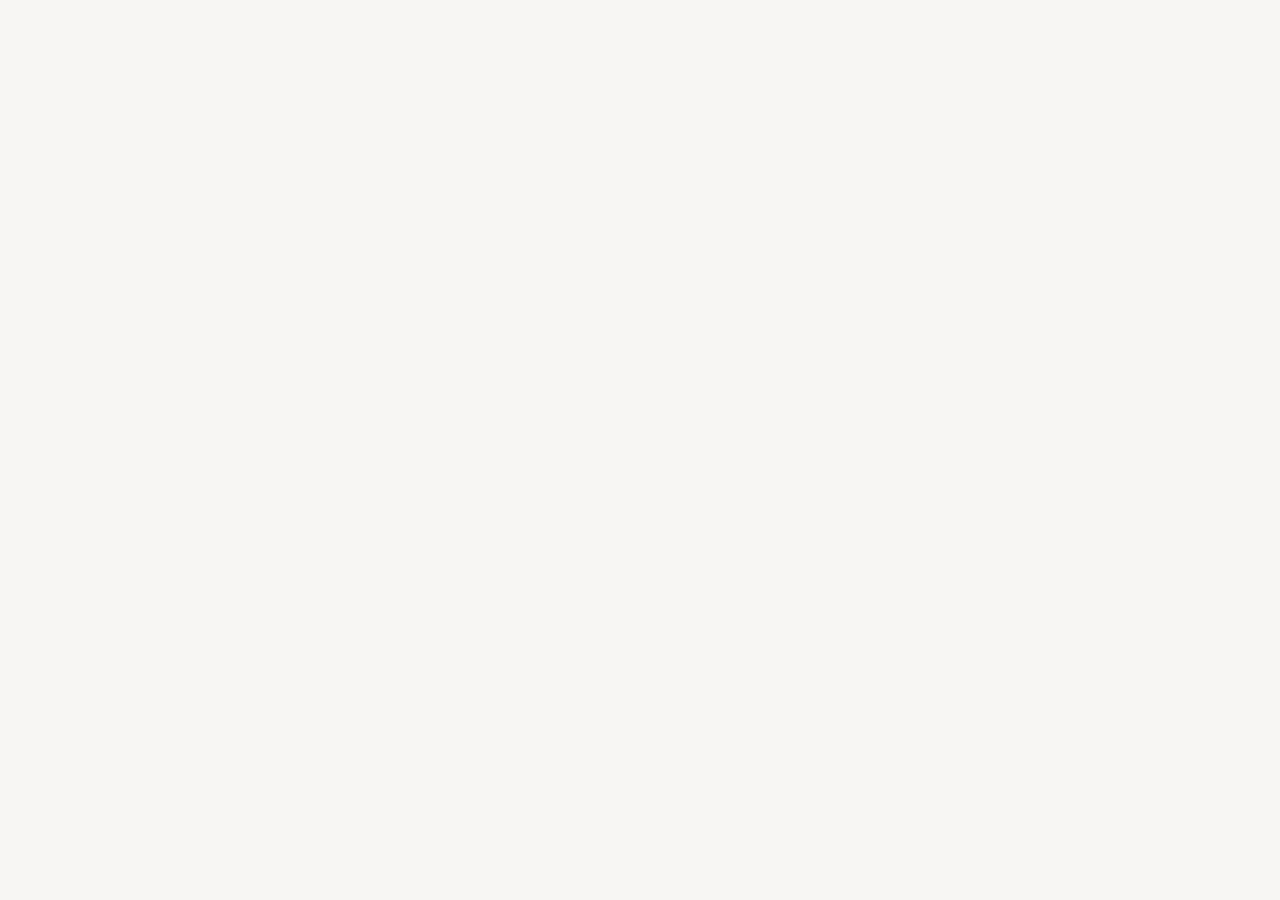
==== commit b43b9dee: "ecran mic: la 320px nimic nu mai iese din ecran (antet care se restrange, panouri cu min-width 0, im" ====
--- a/index.html
+++ b/index.html
@@ -2,6 +2,8 @@
 <html lang="en">
 <head>
 <meta charset="utf-8">
+<meta http-equiv="Content-Security-Policy" content="default-src 'self'; script-src 'self' 'unsafe-inline'; style-src 'self' 'unsafe-inline'; img-src 'self' data: blob:; font-src 'self' data:; media-src 'self' blob: data:; connect-src 'self'; worker-src 'self' blob:; object-src 'none'; base-uri 'self'; upgrade-insecure-requests">
+<!-- CSP prin meta: GitHub Pages nu permite antete HTTP. Fara frame-ancestors/form-action, pe care meta nu le accepta. -->
 <meta name="viewport" content="width=device-width, initial-scale=1, viewport-fit=cover">
 <meta name="color-scheme" content="light dark">
 <meta name="theme-color" content="#f7f6f3">
@@ -374,6 +376,15 @@
   * { transition: none !important; animation: none !important; }
   html { scroll-behavior: auto; }
 }
+
+
+
+  /* regula casei: tinte de atingere pe mobil */
+  @media (pointer: coarse), (max-width: 700px) {
+    .brand { min-height: 34px; display: inline-flex; align-items: center; }
+    a { padding-block: 8px; }
+    a { padding-block: 9px; }
+  }
 </style>
 <script>
 /* Paint the stored theme before the body exists, so a reload never flashes. */
@@ -387,6 +398,20 @@
   }
 }());
 </script>
+
+<style id="ecran-mic">
+/* regula casei: ecrane mici (320px) - nimic nu are voie sa iasa din ecran.
+   Blocul sta la finalul <head>, deci invinge stilurile de mai sus fara sa le rescrie. */
+@media (max-width: 380px) {
+  html, body { max-width: 100%; overflow-x: hidden; }
+  img, svg, canvas, video, table { max-width: 100%; }
+  /* antetul: selectul de limba si butonul de tema se pot strange si trec pe randul urmator */
+  header .tools, header .controls, .topbar .tools, .topbar .controls, .tools, .controls { flex-wrap: wrap; min-width: 0; }
+  header select, .tools select, .controls select, select#lang, select#lang-select, #lang-select { max-width: 100%; min-width: 0; }
+  /* panourile si cardurile se largestesc la cat incape */
+  .panel, .card, .sheet, .action, .action-main, .action-side, .source-panel, .panel-heading { min-width: 0; max-width: 100%; }
+  .chips, #cityChips { flex-wrap: wrap; }
+}
 </head>
 <body>
 
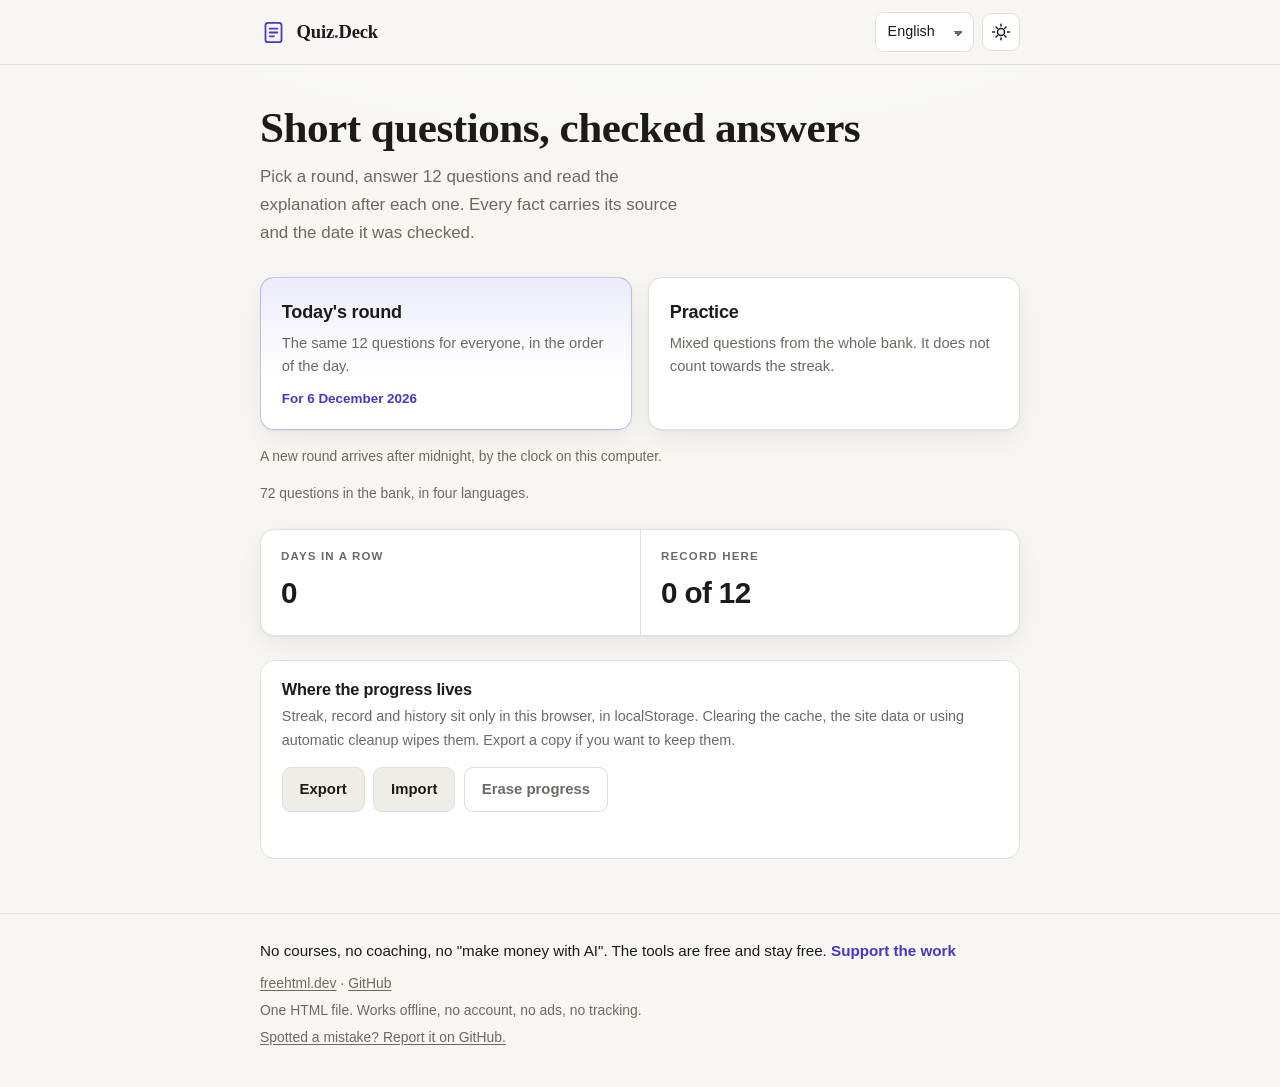
==== commit 975b04bc: "reparatie: blocul de stil pentru ecrane mici are acum </style> de inchidere Fara tag-ul de inchidere" ====
--- a/index.html
+++ b/index.html
@@ -412,6 +412,7 @@
   .panel, .card, .sheet, .action, .action-main, .action-side, .source-panel, .panel-heading { min-width: 0; max-width: 100%; }
   .chips, #cityChips { flex-wrap: wrap; }
 }
+</style>
 </head>
 <body>
 
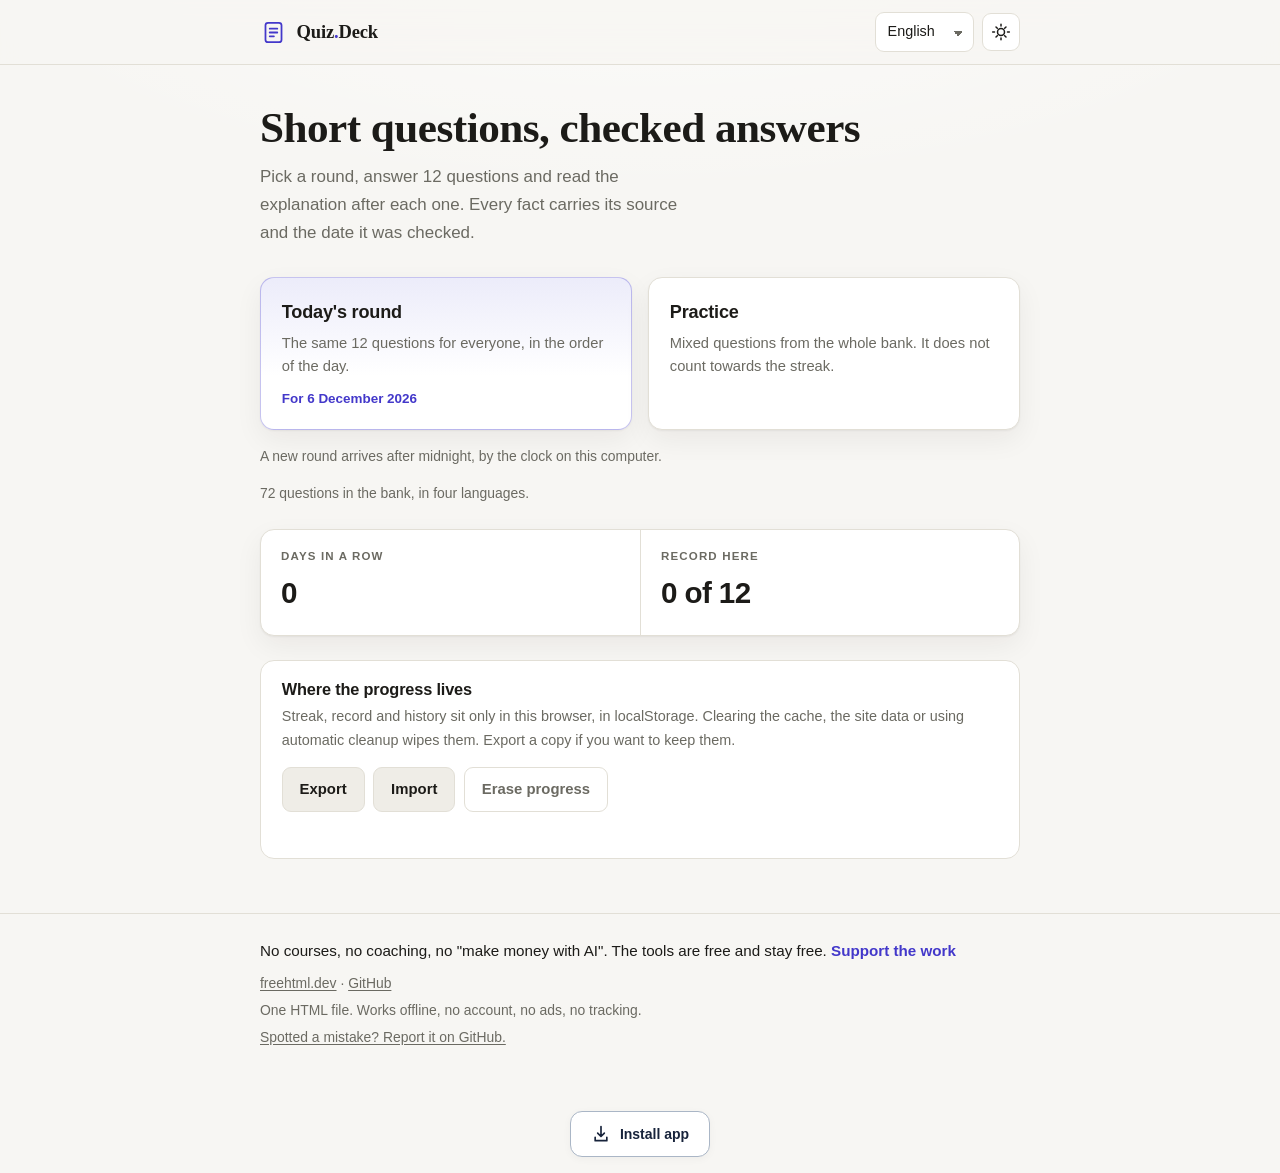
==== commit cc4a895f: "add install app button (shared component, 4 languages, iOS/Android fallback)" ====
--- a/index.html
+++ b/index.html
@@ -411,6 +411,55 @@
   /* panourile si cardurile se largestesc la cat incape */
   .panel, .card, .sheet, .action, .action-main, .action-side, .source-panel, .panel-heading { min-width: 0; max-width: 100%; }
   .chips, #cityChips { flex-wrap: wrap; }
+}
+</style>
+<style id="tinte-44">
+/* regula casei: pe telefon, tinta de atingere are cel putin 44x44px (WCAG 2.5.5, Apple HIG).
+   Se aplica doar pe pointer gros sau ecran mic, ca sa nu umfle interfata pe desktop.
+   `!important` e intentionat: e un prag de accesibilitate, nu o preferinta de stil, iar
+   fiecare unealta are propriile reguli de buton care ar castiga altfel.
+   Tabla jocurilor (`.cell`, `.tile`, `.slot`, `.key`) este lasata afara: acolo marimea
+   tintei e data de grila, nu de deget, si e tratata in blocul fiecarui joc. */
+@media (pointer: coarse), (max-width: 700px) {
+  html body :is(button, select, textarea, summary, [role="button"],
+      input:not([type="checkbox"]):not([type="radio"]):not([type="file"]):not([type="hidden"]),
+      label:has(input[type="checkbox"]), label:has(input[type="radio"]),
+      .check, .check-label, .switch, .btn, .button):not(.cell):not(.tile):not(.slot):not(.key) {
+    min-height: 44px !important;
+  }
+  html body :is(button, [role="button"], .btn, .button, .chip, .langbtn, .iconbtn, .icon-btn,
+      .btn-icon, .icon-button, .swatch, .switch, .tbtn, .buy, .skip):not(.cell):not(.tile):not(.slot):not(.key) {
+    display: inline-flex !important; align-items: center !important; justify-content: center !important;
+  }
+  html body :is(.iconbtn, .icon-btn, .btn-icon, .icon-button, .langbtn, .theme-toggle, .theme,
+      .swatch, .switch, .tbtn, .swap, .play-button, .stop-button, .undo, .buy,
+      .nav-btn, .editor-close, .round-btn, .chip-x, .close, .btn-close, .randomize-mini,
+      .history > button, .swatches > button) {
+    min-width: 44px !important; min-height: 44px !important;
+  }
+  html body :is(select, input[type="color"], input[type="number"], input[type="text"]) {
+    min-width: 44px !important;
+  }
+  html body :is(input[type="checkbox"], input[type="radio"]) { min-width: 24px !important; min-height: 24px !important; }
+  /* legaturile din afara textului curent (antet, subsol, navigatie); cele din propozitie
+     ramin legaturi de text, cum spune si exceptia pentru text din WCAG 2.5.5.
+     Cardurile-legatura isi pastreaza asezarea, doar inaltimea minima creste. */
+  html body a:not(p a):not(li a):not(td a):not(.gcard):not(.card) {
+    min-height: 44px !important; min-width: 44px !important;
+  }
+  html body :is(a.skip, .brand, a.buy) { display: inline-flex !important; align-items: center !important; }
+  /* barele care nu incapeau: se asaza pe doua randuri in loc sa iasa din ecran */
+  html body :is(nav, .nav, .navbar, .toolbar, .links, footer, .footnotes, .player-controls,
+      header, .topbar, .masthead, .app-header,
+      .topbar-actions, .header-actions, .hero-actions, .actions, .action-row,
+      .btn-row, .button-row, .controls, .controls-row, .filters,
+      .topbar-inner, .header-inner, .nav-inner, .bar-inner,
+      [class$="-inner"], [class$="-actions"]) {
+    flex-wrap: wrap !important;
+  }
+  html body input[type="range"] { height: 44px !important; }
+  /* campurile de fisier sunt suprapuse peste zona de tragere si nu trebuie sa iasa din ea */
+  html body :is(input[type="file"], input[type="color"], img, video, canvas) { max-width: 100% !important; }
 }
 </style>
 </head>
@@ -1447,5 +1496,146 @@
 }());
 </script>
 <!-- Quiz-Deck · single file build · bank checked 2026-10-21 -->
+<!-- Buton de instalare TekiDeki (Apache-2.0). Sursa: studio/unelte/install-app/ - acelasi bloc în toate uneltele. -->
+<style>
+/* App-scoped install controls. Uses each app's existing theme; no external assets. */
+#td-install-section{box-sizing:border-box;width:100%;max-width:1160px;flex-shrink:0;text-align:center;margin:24px auto 16px;padding:0 16px;color:var(--text,var(--text-color,#17233b))}
+#td-install-section[hidden],#td-install-dialog [hidden]{display:none!important}
+#td-install-button,#td-install-close{box-sizing:border-box;display:inline-flex;align-items:center;justify-content:center;gap:9px;width:auto;max-width:100%;min-height:46px;padding:11px 20px;border:1px solid var(--border,var(--border-color,#aab6c6));border-radius:12px;background:var(--card,var(--card-bg,var(--bg-2,#fff)));color:var(--text,var(--text-color,#17233b));font:600 14px/1.5 -apple-system,BlinkMacSystemFont,'Segoe UI',sans-serif;letter-spacing:normal;cursor:pointer;text-transform:none;white-space:normal;overflow-wrap:anywhere;box-shadow:0 2px 8px #0000000a;touch-action:manipulation}
+#td-install-button:hover,#td-install-close:hover{box-shadow:0 3px 14px #00000020}
+#td-install-button:focus-visible,#td-install-close:focus-visible{outline:3px solid currentColor;outline-offset:4px}
+#td-install-button:disabled{opacity:.65;cursor:wait}
+#td-install-button svg{flex:0 0 20px;width:20px;height:20px}
+#td-install-status{font:400 13px/1.6 -apple-system,BlinkMacSystemFont,'Segoe UI',sans-serif;color:inherit;max-width:600px;margin:10px auto 0;overflow-wrap:anywhere}
+#td-install-status:empty{display:none}
+#td-install-dialog{box-sizing:border-box;position:fixed;inset:0;width:480px;max-width:calc(100vw - 32px);max-height:calc(100vh - 32px);max-height:calc(100dvh - 32px);margin:auto;padding:24px;border:1px solid var(--border,var(--border-color,#aab6c6));border-radius:18px;background:var(--card,var(--card-bg,var(--bg-2,#fff)));color:var(--text,var(--text-color,#17233b));box-shadow:0 16px 64px #00000050;text-align:left;font:400 14px/1.65 -apple-system,BlinkMacSystemFont,'Segoe UI',sans-serif;overflow:auto;overflow-wrap:anywhere}
+#td-install-dialog::backdrop{background:#0009}
+#td-install-title{font:700 21px/1.3 -apple-system,BlinkMacSystemFont,'Segoe UI',sans-serif;color:inherit;margin:0 0 14px;letter-spacing:normal}
+#td-install-dialog p{font:inherit;color:inherit;margin:0 0 14px}
+#td-install-secure{font-weight:650!important}
+#td-install-close{margin-top:4px}
+@media(prefers-reduced-motion:reduce){#td-install-button,#td-install-close{transition:none!important}}
+</style>
+<section id="td-install-section" aria-label="App installation">
+  <button type="button" id="td-install-button" aria-haspopup="dialog" aria-controls="td-install-dialog"><svg aria-hidden="true" focusable="false" viewBox="0 0 24 24" width="20" height="20" fill="none" stroke="currentColor" stroke-width="2" stroke-linecap="round" stroke-linejoin="round"><path d="M12 3v12m-4-4 4 4 4-4M5 16v4h14v-4"/></svg><span id="td-install-label">Install app</span></button>
+  <p id="td-install-status" role="status" aria-live="polite"></p>
+</section>
+<dialog id="td-install-dialog" aria-labelledby="td-install-title" aria-describedby="td-install-intro">
+  <h2 id="td-install-title">Install this app</h2>
+  <p id="td-install-intro"></p>
+  <p id="td-install-secure" hidden></p>
+  <p id="td-install-ios"></p>
+  <p id="td-install-android"></p>
+  <p id="td-install-desktop"></p>
+  <p id="td-install-note"></p>
+  <button type="button" id="td-install-close" autofocus>Close</button>
+</dialog>
+<script>/* SPDX-License-Identifier: Apache-2.0
+ * Copyright 2026 Kristian Mario Mišković (TekiDeki).
+ * Optional native installation and honest browser-specific fallback. No storage or network calls. */
+(function () {
+  'use strict';
+  const translations = {
+    en: {
+      install:'Install app',title:'Install this app',close:'Close',
+      intro:'Install a web app or shortcut using your browser. Available options depend on the device and browser.',
+      ios:'iPhone / iPad: open this page in Safari. Tap Share → Add to Home Screen → Add. Enable “Open as Web App” if that option is shown.',
+      android:'Android: open the browser menu (⋮), then choose Install app or Add to Home screen, if available.',
+      desktop:'Desktop: use the install icon in the address bar or an Install this site as an app option in your browser menu, if available.',
+      note:'If no installation option is available, try a compatible browser such as Chrome or Edge, or save a bookmark. A browser tab cannot always detect an existing installation; you may already find the app in your launcher. This button cannot force installation.',
+      secure:'Installation needs HTTPS or localhost. Open the public HTTPS app instead of a downloaded file or an insecure HTTP address.',
+      error:'The native installation dialog could not be opened. You can use these browser steps instead.',
+      accepted:'Continue in your browser to finish installation.',dismissed:'Installation was not confirmed. You can try again later or use the browser menu.'
+    },
+    ro: {
+      install:'Instalează aplicația',title:'Instalează această aplicație',close:'Închide',
+      intro:'Instalează o aplicație web sau o scurtătură din browser. Opțiunile disponibile depind de dispozitiv și browser.',
+      ios:'iPhone / iPad: deschide pagina în Safari. Apasă Partajare → Adăugați pe ecranul principal → Adăugați. Activează „Deschideți ca aplicație web” dacă apare această opțiune.',
+      android:'Android: deschide meniul browserului (⋮), apoi alege Instalează aplicația sau Adaugă pe ecranul de pornire, dacă opțiunea există.',
+      desktop:'Calculator: folosește pictograma de instalare din bara de adrese sau opțiunea Instalează acest site ca aplicație din meniul browserului, dacă este disponibilă.',
+      note:'Dacă nu există opțiune de instalare, încearcă un browser compatibil, precum Chrome sau Edge, ori salvează un semn de carte. O filă de browser nu poate detecta mereu o instalare existentă; aplicația poate fi deja în lista ta de aplicații. Butonul nu poate forța instalarea.',
+      secure:'Instalarea necesită HTTPS sau localhost. Deschide aplicația publică HTTPS, nu un fișier descărcat sau o adresă HTTP nesigură.',
+      error:'Dialogul nativ de instalare nu a putut fi deschis. Poți urma pașii browserului de mai jos.',
+      accepted:'Continuă în browser pentru a finaliza instalarea.',dismissed:'Instalarea nu a fost confirmată. Poți încerca mai târziu sau din meniul browserului.'
+    },
+    'sr-latn': {
+      install:'Instaliraj aplikaciju',title:'Instaliraj ovu aplikaciju',close:'Zatvori',
+      intro:'Instalirajte veb-aplikaciju ili prečicu preko pregledača. Dostupne opcije zavise od uređaja i pregledača.',
+      ios:'iPhone / iPad: otvorite stranicu u Safari pregledaču. Izaberite Deli → Dodaj na početni ekran → Dodaj. Uključite „Otvori kao veb-aplikaciju” ako je ponuđeno.',
+      android:'Android: otvorite meni pregledača (⋮), zatim izaberite Instaliraj aplikaciju ili Dodaj na početni ekran, ako je dostupno.',
+      desktop:'Računar: koristite ikonu za instaliranje u adresnoj traci ili opciju Instaliraj ovaj sajt kao aplikaciju u meniju pregledača, ako postoji.',
+      note:'Ako nema opcije za instaliranje, pokušajte kompatibilan pregledač poput Chrome-a ili Edge-a, ili sačuvajte obeleživač. Kartica pregledača ne može uvek da prepozna postojeću instalaciju; aplikacija je možda već na vašoj listi aplikacija. Ovo dugme ne može da nametne instalaciju.',
+      secure:'Instalacija zahteva HTTPS ili localhost. Otvorite javnu HTTPS aplikaciju, a ne preuzetu datoteku ili nebezbednu HTTP adresu.',
+      error:'Izvorni dijalog za instalaciju nije mogao da se otvori. Umesto toga pratite ove korake u pregledaču.',
+      accepted:'Nastavite u pregledaču da završite instalaciju.',dismissed:'Instalacija nije potvrđena. Pokušajte kasnije ili preko menija pregledača.'
+    },
+    'sr-cyrl': {
+      install:'Инсталирај апликацију',title:'Инсталирај ову апликацију',close:'Затвори',
+      intro:'Инсталирајте веб-апликацију или пречицу преко прегледача. Доступне опције зависе од уређаја и прегледача.',
+      ios:'iPhone / iPad: отворите страницу у Safari прегледачу. Изаберите Дели → Додај на почетни екран → Додај. Укључите „Отвори као веб-апликацију” ако је понуђено.',
+      android:'Android: отворите мени прегледача (⋮), затим изаберите Инсталирај апликацију или Додај на почетни екран, ако је доступно.',
+      desktop:'Рачунар: користите икону за инсталирање у адресној траци или опцију Инсталирај овај сајт као апликацију у менију прегледача, ако постоји.',
+      note:'Ако нема опције за инсталирање, покушајте компатибилан прегледач попут Chrome-а или Edge-а, или сачувајте обележивач. Картица прегледача не може увек да препозна постојећу инсталацију; апликација је можда већ на вашој листи апликација. Ово дугме не може да наметне инсталацију.',
+      secure:'Инсталација захтева HTTPS или localhost. Отворите јавну HTTPS апликацију, а не преузету датотеку или небезбедну HTTP адресу.',
+      error:'Изворни дијалог за инсталацију није могао да се отвори. Уместо тога пратите ове кораке у прегледачу.',
+      accepted:'Наставите у прегледачу да завршите инсталацију.',dismissed:'Инсталација није потврђена. Покушајте касније или преко менија прегледача.'
+    }
+  };
+  const section=document.getElementById('td-install-section');
+  const button=document.getElementById('td-install-button');
+  const dialog=document.getElementById('td-install-dialog');
+  const status=document.getElementById('td-install-status');
+  const close=document.getElementById('td-install-close');
+  const standalone=matchMedia('(display-mode: standalone)');
+  const minimal=matchMedia('(display-mode: minimal-ui)');
+  const overlay=matchMedia('(display-mode: window-controls-overlay)');
+  let installed=false, pending=null, busy=false, error=false, statusKey=null;
+  function t(){
+    const lang=(document.documentElement.lang||'en').toLowerCase();
+    const key=lang.startsWith('sr')?(lang.includes('cyrl')?'sr-cyrl':'sr-latn'):lang.split('-')[0];
+    return Object.hasOwn(translations,key)?translations[key]:translations.en;
+  }
+  function isInstalled(){return installed||standalone.matches||minimal.matches||overlay.matches||navigator.standalone===true;}
+  function refresh(){
+    const text=t();section.hidden=isInstalled();
+    section.setAttribute('aria-label',text.title);
+    document.getElementById('td-install-label').textContent=text.install;
+    document.getElementById('td-install-title').textContent=text.title;
+    document.getElementById('td-install-intro').textContent=error?text.error:text.intro;
+    for(const key of ['ios','android','desktop','note','secure'])document.getElementById('td-install-'+key).textContent=text[key];
+    document.getElementById('td-install-secure').hidden=isSecureContext&&location.protocol!=='file:';
+    close.textContent=text.close;status.textContent=statusKey?text[statusKey]:'';
+    if(isInstalled()&&dialog.open)dialog.close();
+  }
+  function help(failed=false){
+    error=failed;refresh();
+    if(typeof dialog.showModal==='function'){if(!dialog.open)dialog.showModal();}
+    else {const text=t();alert([failed?text.error:text.intro,...(!isSecureContext||location.protocol==='file:'?[text.secure]:[]),text.ios,text.android,text.desktop,text.note].join('\n\n'));}
+  }
+  window.addEventListener('beforeinstallprompt',event=>{
+    if(isInstalled())return;event.preventDefault();pending=event;refresh();
+  });
+  button.addEventListener('click',async()=>{
+    if(busy||isInstalled())return;
+    if(!pending||!isSecureContext||location.protocol==='file:'){help();return;}
+    const prompt=pending;pending=null;busy=true;button.disabled=true;statusKey=null;refresh();
+    try{
+      await prompt.prompt();
+      const choice=await prompt.userChoice;
+      if(!isInstalled())statusKey=choice?.outcome==='accepted'?'accepted':'dismissed';
+    }catch(_){help(true);}
+    finally{busy=false;button.disabled=false;refresh();}
+  });
+  close.addEventListener('click',()=>dialog.close());
+  window.addEventListener('appinstalled',()=>{installed=true;pending=null;statusKey=null;refresh();});
+  for(const query of [standalone,minimal,overlay]){
+    if(query.addEventListener)query.addEventListener('change',refresh);
+    else if(query.addListener)query.addListener(refresh);
+  }
+  refresh();
+  new MutationObserver(refresh).observe(document.documentElement,{attributes:true,attributeFilter:['lang']});
+})();
+</script>
+
 </body>
 </html>
